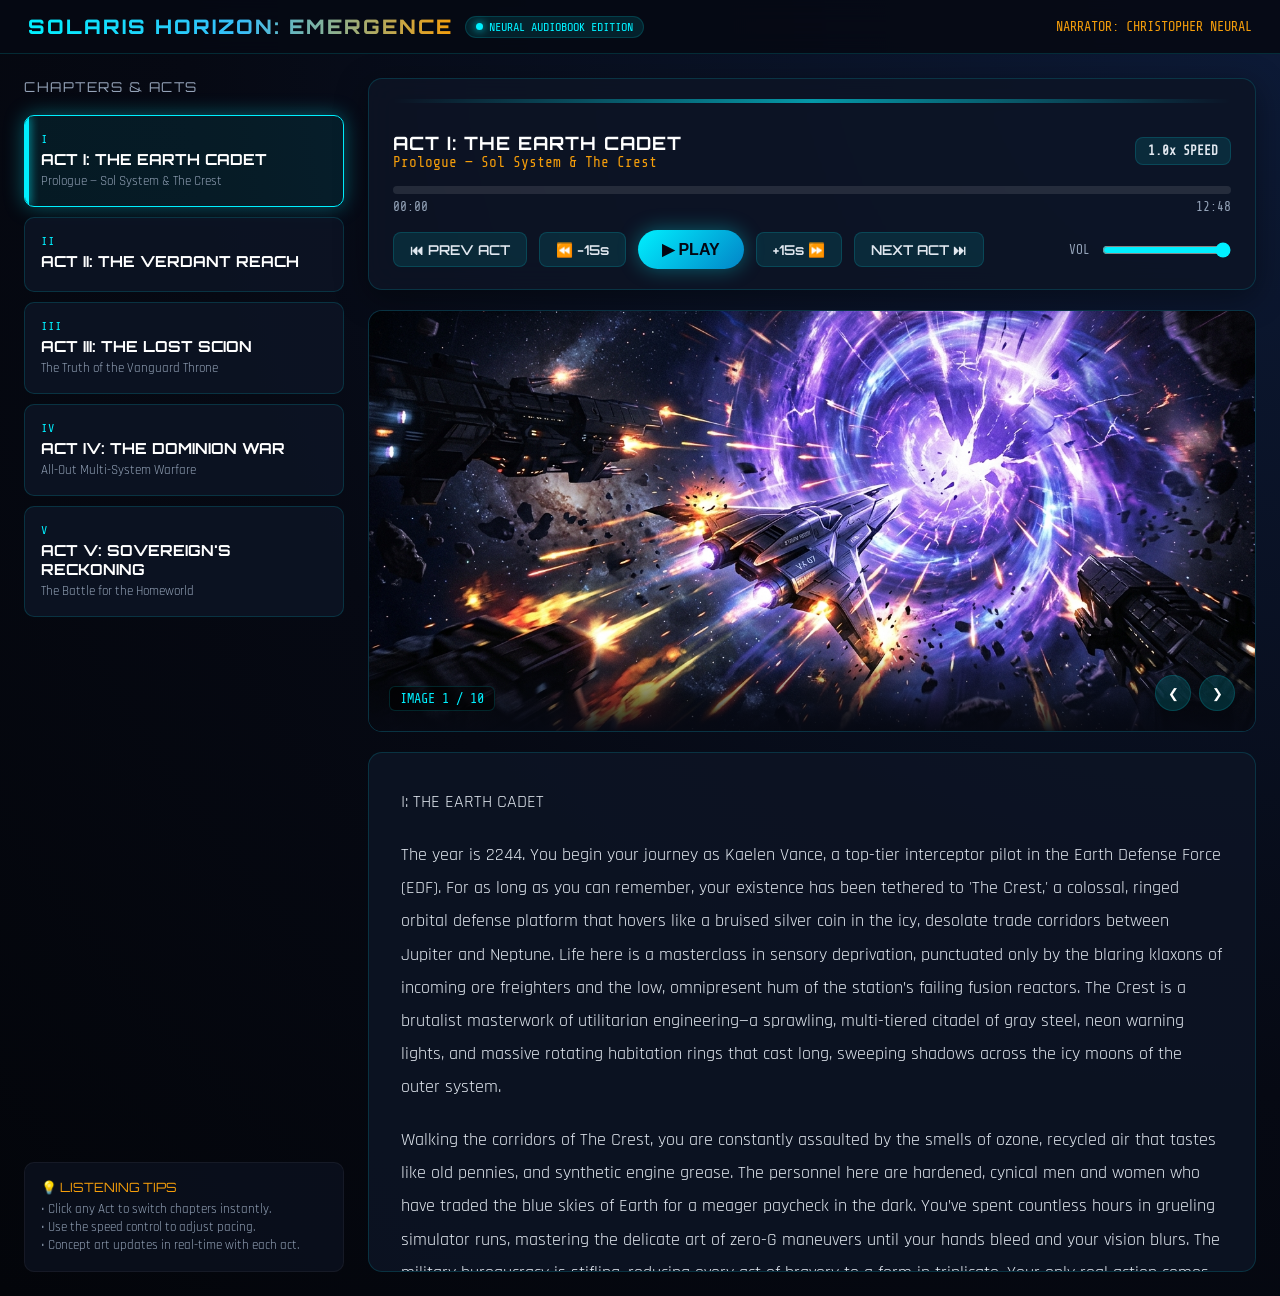
==== audiobook.html @ 69dcb614 "Add full neural audiobook narration and interactive audio player" ====
<!DOCTYPE html>
<html lang="en">
<head>
    <meta charset="UTF-8">
    <meta name="viewport" content="width=device-width, initial-scale=1.0">
    <title>Solaris Horizon: Emergence — Audiobook & Cinematic Reader</title>
    <link rel="preconnect" href="https://fonts.googleapis.com">
    <link rel="preconnect" href="https://fonts.gstatic.com" crossorigin>
    <link href="https://fonts.googleapis.com/css2?family=Orbitron:wght@400;600;800;900&family=Rajdhani:wght@400;500;600;700&family=Share+Tech+Mono&display=swap" rel="stylesheet">
    <style>
        :root {
            --bg-base: #060913;
            --bg-card: rgba(14, 21, 37, 0.85);
            --bg-card-glass: rgba(10, 16, 30, 0.75);
            --cyan-primary: #00f0ff;
            --cyan-glow: rgba(0, 240, 255, 0.35);
            --gold-accent: #f59e0b;
            --gold-glow: rgba(245, 158, 11, 0.35);
            --purple-accent: #a855f7;
            --red-accent: #ef4444;
            --text-main: #e2e8f0;
            --text-muted: #94a3b8;
            --text-dim: #64748b;
            --border-glass: rgba(0, 240, 255, 0.15);
            --border-gold: rgba(245, 158, 11, 0.25);
        }

        * {
            box-sizing: border-box;
            margin: 0;
            padding: 0;
            user-select: none;
        }

        body {
            background: radial-gradient(circle at top right, #0d1b38 0%, #060913 60%, #03050a 100%);
            color: var(--text-main);
            font-family: 'Rajdhani', sans-serif;
            min-height: 100vh;
            display: flex;
            flex-direction: column;
            overflow-x: hidden;
        }

        /* Header Bar */
        .top-nav {
            background: rgba(6, 9, 19, 0.9);
            backdrop-filter: blur(12px);
            border-bottom: 1px solid var(--border-glass);
            padding: 14px 28px;
            display: flex;
            justify-content: space-between;
            align-items: center;
            position: sticky;
            top: 0;
            z-index: 100;
        }

        .logo-group {
            display: flex;
            align-items: center;
            gap: 12px;
        }

        .logo-title {
            font-family: 'Orbitron', sans-serif;
            font-size: 1.25rem;
            font-weight: 800;
            letter-spacing: 2px;
            background: linear-gradient(90deg, #00f0ff, #38bdf8, #f59e0b);
            -webkit-background-clip: text;
            -webkit-text-fill-color: transparent;
        }

        .badge-voice {
            font-family: 'Share Tech Mono', monospace;
            font-size: 0.75rem;
            background: rgba(0, 240, 255, 0.1);
            color: var(--cyan-primary);
            border: 1px solid var(--border-glass);
            padding: 3px 10px;
            border-radius: 20px;
            display: flex;
            align-items: center;
            gap: 6px;
        }

        .pulse-dot {
            width: 7px;
            height: 7px;
            background: var(--cyan-primary);
            border-radius: 50%;
            box-shadow: 0 0 8px var(--cyan-primary);
            animation: pulse 1.6s infinite;
        }

        @keyframes pulse {
            0%, 100% { transform: scale(1); opacity: 1; }
            50% { transform: scale(1.4); opacity: 0.6; }
        }

        /* Layout */
        .main-container {
            max-width: 1440px;
            margin: 0 auto;
            padding: 24px;
            display: grid;
            grid-template-columns: 320px 1fr;
            gap: 24px;
            flex: 1;
            width: 100%;
        }

        /* Left Navigation Tabs */
        .sidebar {
            display: flex;
            flex-direction: column;
            gap: 16px;
        }

        .act-nav-list {
            display: flex;
            flex-direction: column;
            gap: 10px;
        }

        .act-tab-btn {
            background: var(--bg-card);
            border: 1px solid var(--border-glass);
            border-radius: 10px;
            padding: 16px;
            text-align: left;
            cursor: pointer;
            transition: all 0.25s ease;
            position: relative;
            overflow: hidden;
        }

        .act-tab-btn:hover {
            border-color: var(--cyan-primary);
            box-shadow: 0 0 14px var(--cyan-glow);
            transform: translateX(4px);
        }

        .act-tab-btn.active {
            background: rgba(0, 240, 255, 0.08);
            border-color: var(--cyan-primary);
            box-shadow: 0 0 20px var(--cyan-glow);
        }

        .act-tab-btn.active::before {
            content: '';
            position: absolute;
            left: 0;
            top: 0;
            bottom: 0;
            width: 4px;
            background: var(--cyan-primary);
            box-shadow: 0 0 10px var(--cyan-primary);
        }

        .tab-badge {
            font-family: 'Share Tech Mono', monospace;
            font-size: 0.75rem;
            color: var(--cyan-primary);
            letter-spacing: 1px;
            margin-bottom: 4px;
        }

        .tab-title {
            font-family: 'Orbitron', sans-serif;
            font-size: 0.95rem;
            font-weight: 700;
            color: #fff;
            margin-bottom: 4px;
        }

        .tab-subtitle {
            font-size: 0.82rem;
            color: var(--text-muted);
        }

        /* Content Panel */
        .content-panel {
            display: flex;
            flex-direction: column;
            gap: 20px;
        }

        /* Audio Player Bar */
        .player-card {
            background: var(--bg-card);
            border: 1px solid var(--border-glass);
            border-radius: 14px;
            padding: 20px 24px;
            backdrop-filter: blur(16px);
            box-shadow: 0 8px 32px rgba(0, 0, 0, 0.4);
            display: flex;
            flex-direction: column;
            gap: 16px;
        }

        .player-header {
            display: flex;
            justify-content: space-between;
            align-items: center;
        }

        .now-playing-title {
            font-family: 'Orbitron', sans-serif;
            font-size: 1.15rem;
            font-weight: 700;
            color: #fff;
            letter-spacing: 1px;
        }

        .now-playing-sub {
            font-size: 0.9rem;
            color: var(--gold-accent);
            font-family: 'Share Tech Mono', monospace;
        }

        .progress-container {
            display: flex;
            flex-direction: column;
            gap: 6px;
        }

        .progress-bar-wrapper {
            width: 100%;
            height: 8px;
            background: rgba(255, 255, 255, 0.1);
            border-radius: 4px;
            cursor: pointer;
            position: relative;
            overflow: hidden;
        }

        .progress-bar-fill {
            height: 100%;
            width: 0%;
            background: linear-gradient(90deg, #00f0ff, #f59e0b);
            border-radius: 4px;
            box-shadow: 0 0 10px var(--cyan-primary);
            transition: width 0.1s linear;
        }

        .time-display {
            display: flex;
            justify-content: space-between;
            font-family: 'Share Tech Mono', monospace;
            font-size: 0.8rem;
            color: var(--text-muted);
        }

        .controls-row {
            display: flex;
            justify-content: space-between;
            align-items: center;
            flex-wrap: wrap;
            gap: 12px;
        }

        .btn-group {
            display: flex;
            align-items: center;
            gap: 12px;
        }

        .ctrl-btn {
            background: rgba(0, 240, 255, 0.1);
            border: 1px solid var(--border-glass);
            color: var(--text-main);
            padding: 8px 16px;
            border-radius: 8px;
            cursor: pointer;
            font-family: 'Orbitron', sans-serif;
            font-size: 0.85rem;
            font-weight: 600;
            display: flex;
            align-items: center;
            gap: 8px;
            transition: all 0.2s ease;
        }

        .ctrl-btn:hover {
            background: rgba(0, 240, 255, 0.2);
            border-color: var(--cyan-primary);
            color: #fff;
            box-shadow: 0 0 12px var(--cyan-glow);
        }

        .play-main-btn {
            background: linear-gradient(135deg, #00f0ff, #0284c7);
            color: #030712;
            padding: 10px 24px;
            border-radius: 30px;
            border: none;
            font-size: 1rem;
            font-weight: 800;
            cursor: pointer;
            box-shadow: 0 0 20px var(--cyan-glow);
            transition: all 0.2s ease;
        }

        .play-main-btn:hover {
            transform: scale(1.05);
            box-shadow: 0 0 28px var(--cyan-primary);
        }

        .speed-btn {
            font-family: 'Share Tech Mono', monospace;
            padding: 6px 12px;
            font-size: 0.8rem;
        }

        /* Concept Art Slideshow */
        .art-showcase-card {
            background: var(--bg-card);
            border: 1px solid var(--border-glass);
            border-radius: 14px;
            overflow: hidden;
            position: relative;
        }

        .art-display-wrapper {
            width: 100%;
            height: 420px;
            background: #020408;
            position: relative;
            display: flex;
            align-items: center;
            justify-content: center;
            overflow: hidden;
        }

        .art-img {
            width: 100%;
            height: 100%;
            object-fit: cover;
            transition: opacity 0.5s ease-in-out, transform 0.5s ease;
        }

        .art-overlay {
            position: absolute;
            bottom: 0;
            left: 0;
            right: 0;
            padding: 20px;
            background: linear-gradient(to top, rgba(6, 9, 19, 0.95), transparent);
            display: flex;
            justify-content: space-between;
            align-items: flex-end;
        }

        .art-counter {
            font-family: 'Share Tech Mono', monospace;
            font-size: 0.85rem;
            color: var(--cyan-primary);
            background: rgba(0,0,0,0.6);
            padding: 4px 10px;
            border-radius: 6px;
            border: 1px solid var(--border-glass);
        }

        .art-nav-arrows {
            display: flex;
            gap: 8px;
        }

        .art-arrow-btn {
            background: rgba(0, 240, 255, 0.15);
            border: 1px solid var(--border-glass);
            color: #fff;
            width: 36px;
            height: 36px;
            border-radius: 50%;
            display: flex;
            align-items: center;
            justify-content: center;
            cursor: pointer;
            transition: all 0.2s ease;
        }

        .art-arrow-btn:hover {
            background: var(--cyan-primary);
            color: #000;
        }

        /* Story Text Card */
        .story-text-card {
            background: var(--bg-card);
            border: 1px solid var(--border-glass);
            border-radius: 14px;
            padding: 32px;
            line-height: 1.8;
            font-size: 1.15rem;
            max-height: 520px;
            overflow-y: auto;
            user-select: text;
        }

        .story-text-card::-webkit-scrollbar {
            width: 6px;
        }

        .story-text-card::-webkit-scrollbar-track {
            background: rgba(0, 0, 0, 0.3);
        }

        .story-text-card::-webkit-scrollbar-thumb {
            background: var(--cyan-primary);
            border-radius: 3px;
        }

        .story-paragraph {
            margin-bottom: 20px;
            color: var(--text-main);
            transition: color 0.3s ease;
        }

        .story-paragraph.reading-highlight {
            color: #ffffff;
            border-left: 3px solid var(--cyan-primary);
            padding-left: 14px;
            background: rgba(0, 240, 255, 0.04);
            border-radius: 0 8px 8px 0;
        }

        .drag-handle-bar {
            height: 4px;
            background: linear-gradient(90deg, transparent, var(--cyan-primary), transparent);
            margin-bottom: 12px;
            border-radius: 2px;
            opacity: 0.6;
        }
    </style>
</head>
<body>

    <header class="top-nav">
        <div class="logo-group">
            <span class="logo-title">SOLARIS HORIZON: EMERGENCE</span>
            <span class="badge-voice"><span class="pulse-dot"></span> NEURAL AUDIOBOOK EDITION</span>
        </div>
        <div>
            <span style="font-family: 'Share Tech Mono'; color: var(--gold-accent); font-size: 0.85rem;">NARRATOR: CHRISTOPHER NEURAL</span>
        </div>
    </header>

    <main class="main-container">
        <!-- Sidebar Navigation -->
        <aside class="sidebar">
            <div style="font-family: 'Orbitron'; font-size: 0.85rem; letter-spacing: 1.5px; color: var(--text-muted); margin-bottom: 4px;">CHAPTERS & ACTS</div>
            <div class="act-nav-list" id="actNavList"></div>
            
            <div style="margin-top: auto; padding: 16px; background: rgba(14, 21, 37, 0.6); border: 1px solid rgba(255,255,255,0.05); border-radius: 10px;">
                <div style="font-family: 'Orbitron'; font-size: 0.8rem; color: var(--gold-accent); margin-bottom: 6px;">💡 LISTENING TIPS</div>
                <div style="font-size: 0.8rem; color: var(--text-muted); line-height: 1.4;">
                    • Click any Act to switch chapters instantly.<br>
                    • Use the speed control to adjust pacing.<br>
                    • Concept art updates in real-time with each act.
                </div>
            </div>
        </aside>

        <!-- Main Content Area -->
        <section class="content-panel">
            
            <!-- Player Bar -->
            <div class="player-card">
                <div class="drag-handle-bar"></div>
                <div class="player-header">
                    <div>
                        <div class="now-playing-title" id="playerTitle">ACT I: THE EARTH CADET</div>
                        <div class="now-playing-sub" id="playerSubtitle">Prologue — Sol System & The Crest</div>
                    </div>
                    <button class="ctrl-btn speed-btn" id="speedBtn" onclick="cycleSpeed()">1.0x SPEED</button>
                </div>

                <div class="progress-container">
                    <div class="progress-bar-wrapper" id="progressWrapper" onclick="seekAudio(event)">
                        <div class="progress-bar-fill" id="progressFill"></div>
                    </div>
                    <div class="time-display">
                        <span id="currentTime">00:00</span>
                        <span id="totalTime">--:--</span>
                    </div>
                </div>

                <div class="controls-row">
                    <div class="btn-group">
                        <button class="ctrl-btn" onclick="prevAct()">⏮ PREV ACT</button>
                        <button class="ctrl-btn" onclick="skipTime(-15)">⏪ -15s</button>
                        <button class="play-main-btn" id="playPauseBtn" onclick="togglePlay()">▶ PLAY</button>
                        <button class="ctrl-btn" onclick="skipTime(15)">+15s ⏩</button>
                        <button class="ctrl-btn" onclick="nextAct()">NEXT ACT ⏭</button>
                    </div>

                    <div class="btn-group">
                        <label style="font-family: 'Share Tech Mono'; font-size: 0.8rem; color: var(--text-muted);">VOL</label>
                        <input type="range" min="0" max="1" step="0.05" value="1" id="volSlider" oninput="setVolume(this.value)" style="accent-color: var(--cyan-primary); cursor: pointer;">
                    </div>
                </div>
            </div>

            <!-- Concept Art Slideshow -->
            <div class="art-showcase-card">
                <div class="art-display-wrapper">
                    <img src="" id="artImage" class="art-img" alt="Act Concept Art">
                    <div class="art-overlay">
                        <div class="art-counter" id="artCounter">IMAGE 1 / 10</div>
                        <div class="art-nav-arrows">
                            <button class="art-arrow-btn" onclick="prevImage()">❮</button>
                            <button class="art-arrow-btn" onclick="nextImage()">❯</button>
                        </div>
                    </div>
                </div>
            </div>

            <!-- Story Text Reader -->
            <div class="story-text-card" id="storyTextContainer"></div>

        </section>
    </main>

    <audio id="audioElement" preload="auto"></audio>

    <script>
        const actsData = [
  {
    "actNum": "I",
    "actKey": "act1",
    "title": "ACT I: THE EARTH CADET",
    "subtitle": "Prologue \u2014 Sol System & The Crest",
    "audio": "audio/act_i_narration.mp3",
    "images": [
      "concept_art/act1/act1_scene10_1787219027147.jpg",
      "concept_art/act1/act1_scene1_1787218888778.jpg",
      "concept_art/act1/act1_scene2_1787218896806.jpg",
      "concept_art/act1/act1_scene3_1787218905774.jpg",
      "concept_art/act1/act1_scene4_1787218922147.jpg",
      "concept_art/act1/act1_scene5_1787218930393.jpg",
      "concept_art/act1/act1_scene6_1787218937514.jpg",
      "concept_art/act1/act1_scene7_1787218990558.jpg",
      "concept_art/act1/act1_scene8_1787219008816.jpg",
      "concept_art/act1/act1_scene9_1787218956046.jpg"
    ],
    "paragraphs": [
      "I: THE EARTH CADET",
      "The year is 2244. You begin your journey as Kaelen Vance, a top-tier interceptor pilot in the Earth Defense Force (EDF). For as long as you can remember, your existence has been tethered to 'The Crest,' a colossal, ringed orbital defense platform that hovers like a bruised silver coin in the icy, desolate trade corridors between Jupiter and Neptune. Life here is a masterclass in sensory deprivation, punctuated only by the blaring klaxons of incoming ore freighters and the low, omnipresent hum of the station\u2019s failing fusion reactors. The Crest is a brutalist masterwork of utilitarian engineering\u2014a sprawling, multi-tiered citadel of gray steel, neon warning lights, and massive rotating habitation rings that cast long, sweeping shadows across the icy moons of the outer system.",
      "Walking the corridors of The Crest, you are constantly assaulted by the smells of ozone, recycled air that tastes like old pennies, and synthetic engine grease. The personnel here are hardened, cynical men and women who have traded the blue skies of Earth for a meager paycheck in the dark. You\u2019ve spent countless hours in grueling simulator runs, mastering the delicate art of zero-G maneuvers until your hands bleed and your vision blurs. The military bureaucracy is stifling, reducing every act of bravery to a form in triplicate. Your only real action comes in the form of skirmishes with desperate, starvation-crazed asteroid miners who have turned to piracy out of sheer necessity, their patchwork ships easy prey for your advanced interceptor. Yet, even as you effortlessly outmaneuver them, pulling high-G turns that leave other pilots blacking out, you feel no thrill of victory. You are a ghost in a machine, going through the motions.",
      "This profound sense of alienation stems from a past shrouded in rusted metal and red dust. You were raised in the grimy, rust-stained orbital slums of Mars by Elias. Elias was a gruff, chain-smoking retired EDF mechanic who treated you like his own flesh and blood, despite your utterly mysterious origins. His garage was a labyrinth of half-cannibalized fusion drives and salvaged plasma coils, a haven of grease and sparks amidst the crushing poverty of the Martian undercity. Elias taught you everything about aerospace mechanics. He showed you how to bypass fusion limiters with a simple copper wire, how to hotwire ignition coils before you could even read a standard technical manual, and how to listen to the rhythm of an engine to diagnose a misfire.",
      "Elias is a man who speaks little of the past. His lungs are permanently scarred by decades of inhaling toxic thruster exhaust, resulting in a wet, rattling cough that punctuates his rare moments of laughter. But his loyalty to you is fierce and unwavering. He is the anchor that keeps you tethered to reality, the only father you have ever known. Despite his deep, unspoken love, you\u2019ve always felt an inexplicable, maddening disconnect from him, from Mars, and from the rest of humanity. You are plagued by vivid, terrifyingly real recurring dreams. In your sleep, you stand beneath twin suns you've never seen, casting dual shadows across towering cities of golden glass that do not exist anywhere in the Sol System. You hear a woman's voice, melodic and heartbreakingly sad, singing a lullaby in a complex, flowing language that your brain understands perfectly, even if your waking mind cannot translate it.",
      "Your only physical link to this impossible past is a mysterious, glowing ancient pendant. Elias found it with you twenty years ago. You were just an infant, clutching the strange artifact in your tiny hands inside a derelict, heavily shielded escape pod drifting silently near the Kuiper Belt. The metal of the pod was completely unknown to Earth scientists\u2014a seamless, self-repairing alloy that drank the light and resisted all attempts at laser-cutting, acid baths, or chemical analysis. The pendant itself hums with an erratic, warm energy signature that defies all known laws of thermodynamics, vibrating softly in your palm when pointed toward the galactic center. Elias, recognizing the danger of such an anomaly, hid the pod beneath the Martian surface and concealed the pendant's true nature. He called in favors with old, corrupt contacts to register you as an orphaned Martian refugee, keeping you safely off the radar of EDF intelligence.",
      "But the secrets of your past can only remain buried for so long. Life on The Crest remains a monotonous cycle of perimeter patrols and minor maintenance until a Tuesday shift that changes the trajectory of the universe.",
      "You are in the cockpit of your Void Interceptor, running pre-flight checks. The dogfighting mechanics of these ships require absolute synergy between pilot and machine. You must manually balance the energy distribution across three vital systems: the hexagonal kinetic shields, the primary fusion engines, and the twin-linked railgun blasters. Divert too much power to the shields, and you become a sitting duck; pump it all into the engines, and a single stray micrometeorite will tear through your hull. You grip the dual flight sticks, feeling the satisfying resistance of the yaw and pitch controls. Your HUD flickers to life, painting the blackness of space with tactical overlays, target locks, and vector projections.",
      "Without warning, the stars outside the station warp, stretch, and distort in a sickening display of gravitational lensing. A massive Iron Dominion raiding fleet drops out of slipspace directly over Titan's thin, nitrogen-rich atmosphere. Their arrival doesn't register on the EDF's standard tachyon scanners until it is too late; they simply tear a hole in reality and pour through. Their ships are jagged, brutalist wedges of dark, light-absorbing metal, adorned with crimson glowing thrusters that look like bleeding wounds in the void.",
      "Wielding unfamiliar, terrifying dark-energy beam weapons and impenetrable multi-layered plasma plating, the Dominion vanguard tears through the EDF perimeter patrols in seconds. The silence of space is abruptly replaced by the panicked, overlapping chatter of the EDF comms network. You hear the screams of veteran pilots as their interceptors are sheared in half by beams of pure, crackling violet energy. Entire squadrons are wiped from the tactical grid in the blink of an eye, their icons turning from green to a flat, dead gray.",
      "You launch from The Crest\u2019s catapult, pinned to your seat by the acceleration, and dive into the fray. You quickly realize the Dominion aren't here to conquer Sol or strip-mine its resources; they possess technology far beyond the need for primitive fusion fuel. They are here for a specific target. Their colossal dreadnoughts ignore the EDF cruisers and begin bombarding the methane ice lakes of Titan. Their dark-energy beams melt through kilometers of crust in seconds, boiling the methane into massive clouds of vapor to reveal a dormant, colossal ancient wormhole gate. It is an artifact humanity never even knew existed, a ring of etched, golden metal the size of a small moon, buried for millions of years beneath the ice.",
      "The Earth Defense Force scrambles its heavy cruisers to respond, ordering a concentrated alpha strike. The massive human ships unleash a barrage of standard kinetic railguns and fusion missiles. But the devastating payload proves completely useless. The uranium-tipped slugs and nuclear warheads bounce harmlessly off the Dominion's advanced hexagonal shielding, detonating in spectacular, useless fireballs that merely illuminate the enemy hulls.",
      "The EDF capital ships are methodically, brutally ripped apart by Dominion gravity-shears. Invisible waves of crushed space-time fold the human cruisers in half, rupturing their fusion cores and scattering their wreckage across Titan's orbit. This leaves only the agile interceptor squadrons to weave through the dense, burning debris field and mount a futile defense. The battle is a massacre. You push your Void Interceptor to its absolute limits, manually bypassing the safety limiters just as Elias taught you. You toggle your power distribution wildly, shunting energy to the port shields just in time to deflect a glancing blow from a dark-energy beam, then throwing it all into the engines to perform a snap-roll, zero-G drift around the burning husk of a destroyed cruiser.",
      "You lock onto a Dominion fighter, your railguns spooling up. You squeeze the trigger, sending a stream of hyper-velocity tungsten slugs into the enemy ship's thruster bell, the only unshielded weak point. The alien fighter spins out of control and detonates, but for every one you destroy, ten more drop from the dreadnoughts' bays. You watch helplessly as your wingmen are disintegrated, their comms cutting out mid-scream.",
      "Beneath you, the massive precursor ring beneath Titan activates. It bursts through the boiling ice in a halo of blinding, violent violet light. The sheer energy output creates a massive gravitational shear that reaches all the way to The Crest. Through your reinforced canopy, you watch in horror as the orbital platform begins tearing apart. Massive steel bulkheads groan and buckle, primary habitation rings snap off like cheap plastic toys, and atmosphere vents violently into the void in massive, freezing geysers. Thousands of EDF personnel, men and women you shared bad coffee and worse jokes with, are carried out into the freezing vacuum, their tiny silhouettes tumbling into the dark.",
      "Seeing your squadron being decimated, the station falling, and the collapsing gravity well of the active wormhole threatening to swallow the entire sector, you make a split-second, suicidal decision. You realize Earth's only hope of survival is to close the gate from the inside before the full bulk of the Dominion armada can cross the threshold. The alien dreadnoughts are already maneuvering toward the rift, preparing to bring their planet-cracking weapons to bear on Earth.",
      "You divert all auxiliary power to your Void Interceptor's thrusters. You rip the physical limiter switch from the console, bypassing the fail-safes, pushing the reactor deep into the red, and ignoring the blaring klaxons and flashing warning lights illuminating your cockpit in a strobing panic. You push the g-force limits of your ship and your own body, the blood draining from your head, blacking out the edges of your vision until all you can see is the swirling violet vortex of the wormhole.",
      "As you dive toward the gate, dodging a barrage of anti-aircraft fire from the Dominion dreadnoughts, the comms crackle to life. It is Elias. He is broadcasting on a hyper-wave frequency, bypassing the jammed military channels. He is begging you to turn back, his gruff voice breaking through the static in a rare, desperate display of raw emotion. You can hear the rattling cough, the panic in his breath.",
      "\"Kaelen, no! You can't take that ship in there! The shear will tear you apart! Come back, son!\"",
      "Tears streak your face, floating in the microgravity of the cockpit. You lock your flight stick forward, the g-forces pinning your hand in place. You take a deep, shaky breath, looking down at the glowing pendant on your chest. It is pulsing wildly, resonating with the frequency of the open gate.",
      "\"Someone has to shut the door, old man,\" you whisper into the mic, your voice steady despite the chaos. \"I love you. Goodbye.\"",
      "You plunge directly into the collapsing, blinding rift, drawing the entirety of the enemy's anti-aircraft fire, providing the crucial seconds needed for your remaining wingmen to scatter and escape. The intense energy of the gate washes over your ship, stripping away the outer hull plating. The wormhole implodes violently behind you in a massive, silent shockwave of exotic matter, violently sealing the Sol System away from the Dominion's grasp. Earth is saved, but you are thrown violently into the swirling, chaotic currents of subspace, trapped on the other side of the universe, hurtling toward a destiny you were born to fulfill."
    ]
  },
  {
    "actNum": "II",
    "actKey": "act2",
    "title": "ACT II: THE VERDANT REACH",
    "subtitle": "",
    "audio": "audio/act_ii_narration.mp3",
    "images": [
      "concept_art/act2/act2_scene10_1787219016454.jpg",
      "concept_art/act2/act2_scene1_1787218890260.jpg",
      "concept_art/act2/act2_scene2_1787218897262.jpg",
      "concept_art/act2/act2_scene3_1787218906436.jpg",
      "concept_art/act2/act2_scene4_1787218927540.jpg",
      "concept_art/act2/act2_scene5_1787218938347.jpg",
      "concept_art/act2/act2_scene6_1787218971818.jpg",
      "concept_art/act2/act2_scene7_1787218980430.jpg",
      "concept_art/act2/act2_scene8_1787218999741.jpg",
      "concept_art/act2/act2_scene9_1787219008505.jpg"
    ],
    "paragraphs": [
      "II: THE VERDANT REACH",
      "Violently expelled from the chaotic, mind-bending subspace currents of the collapsing wormhole, Kaelen Vance slammed back into real-space with bone-jarring force. The transition from the sterile, gray void of the Sol System to this new sector was a sensory overload. Outside his shattered canopy, the sky was a breathtaking canvas of churning, luminescent nebulas\u2014vibrant, bleeding ribbons of electric pink and toxic green, interwoven with treacherous, rogue asteroid clusters that drifted unpredictably like forgotten debris of creation. This was the Sovereign Reach, a lawless, uncharted expanse thousands of light-years from Earth, and it was as beautiful as it was deadly.",
      "His Void Interceptor was a floating coffin. Critical hull damage alarms wailed in a discordant symphony of imminent death, the life support system was failing, and the fusion reactor had completely drained in the desperate sprint to seal the Titan gate. Frost crept across the edges of the cockpit glass, and the bone-chilling cold of the void began to seep through Kaelen's flight suit. He was drifting lifelessly toward the corona of a harsh local star, his breath crystallizing in the failing atmosphere.",
      "Just as the edges of his vision began to darken, a sudden, violent jolt rocked the Interceptor. A brilliant azure tractor beam had locked onto his ruined hull, halting its descent toward the star. Kaelen watched through half-lidded eyes as the bulky, rust-colored silhouette of an independent salvage vessel eclipsed the blinding starlight, pulling him from the jaws of the freezing void.",
      "He awoke hours later in the cramped, sterile-smelling medical bay of the scavenger ship, his wounds hastily patched. When he finally staggered to the observation deck, the sight before him stole the breath he had just regained. The salvage vessel was docking at a deep-space independent outpost known only as 'The Rust Haven'. It wasn't a space station; it was the hollowed-out carcass of a colossal, millennia-old precursor dreadnought, a leviathan of dead metal suspended in the iridescent cosmic dust.",
      "The Rust Haven was a sprawling, chaotic hive of scum and villainy, built directly into the ribbed infrastructure of the ancient warship. It was a neon-drenched maze of illicit cantinas, unregulated chop shops, and sprawling black markets. Heavily armed local warlords rubbed shoulders with disgraced politicians in the shadows, while rogue AI synthetic units traded encrypted data drives for raw coolant. The air in the hangar bays tasted of sulfur, cheap synthehol, and the static charge of unshielded plasma cutters.",
      "To survive in this brutal, unforgiving new frontier, Kaelen had to make a choice. He was no longer an Earth Defense Force cadet; he was a ghost in a galaxy that didn't care if he lived or died. With a heavy heart, he stripped his pristine EDF insignias from his flight suit and meticulously repainted his Interceptor's hull in matte, radar-absorbent grays. He dove headfirst into the gritty underworld of mercenary warfare, knowing that out here, loyalty was bought with plasma fuel and survival belonged only to the swift and the ruthless.",
      "His first contracts were acts of sheer desperation. Rival factions, criminal syndicates, and corporate barons controlled the Reach, and Kaelen offered his unmatched piloting skills to the highest bidder. He took on highly dangerous, high-paying jobs that seasoned mercenaries wouldn't touch. One week, he was escorting vulnerable, heavy-laden freighter convoys through dense, pirate-infested asteroid belts, his Interceptor weaving between monolithic rocks to pick off ambushers. The next, he was flying blind into volatile, electrically charged nebulas to raid hidden smuggler strongholds for contraband circuitry.",
      "He quickly learned the art of the ambush, shedding the rigid military doctrines of the EDF to adapt to the lawless void. He mastered the terrifying maneuver of hiding his ship's heat signature within the blistering corona of dying stars, striking out at passing bounties before vanishing back into the flames. He learned to salvage highly advanced, alien tech from the derelict capital ships left over from ancient, forgotten wars that littered the fringes of the sector.",
      "His tactics evolved. Kaelen learned to rely on stealth, speed, and environmental hazards rather than sheer firepower. He would lure heavily armored pirate galleons into dense gas clouds, shooting the explosive pockets of methane to disintegrate his pursuers in localized supernovas. When outgunned by overwhelming missile swarms, he utilized the terrifying gravitational pull of micro black holes, slingshotting his Interceptor at incredible, hull-stressing speeds to outrun the very weapons designed to annihilate him.",
      "But a pilot is only as good as his crew, and The Rust Haven was the perfect place to assemble a family of outcasts. His first recruit was Jax, a brilliant but deeply cynical cyber-warfare hacker whom Kaelen rescued from a warlord's torture rack. Jax was a living wire, constantly jacked into a web of illicit data streams. Operating from the shadows of Kaelen\u2019s newly acquired, heavily modified cargo freighter\u2014which served as their mobile base\u2014Jax handled ship sub-systems, deployed complex electronic countermeasures, and sliced into enemy communications grids with terrifying ease, turning their own automated turrets against them.",
      "Then came Kael, a towering, four-armed alien heavy-weapons specialist who Kaelen won in a high-stakes game of Sabacc. Kael was a mountain of muscle and scaled flesh, serving as both the freighter\u2019s chief gunner and primary mechanic. He possessed a terrifying, pragmatic calm in battle, capable of dead-lifting overheated plasma cannons with his bare hands to realign their focusing lenses mid-firefight. Beneath his gruff exterior, Kael possessed a deeply ingrained sense of honor, finding a kindred spirit in the displaced Earth pilot.",
      "The final addition was Lyra, a disgraced tactician seeking redemption. She was a defector from the Iron Dominion\u2014the very empire that had driven Kaelen into the wormhole. Lyra possessed an intimate, chilling knowledge of Dominion fleet formations, encryptions, and brutal military strategies. Haunted by the war crimes she had facilitated under the tyrant Regent Vaelen, she offered her unparalleled tactical mind to Kaelen's cause, determined to see her former masters fall.",
      "Together, they transformed the battered Interceptor into a masterpiece of illicit engineering. Their combined expertise allowed Kaelen to heavily customize his fighter, integrating black-market beam weaponry, illicit multi-layered shield generators, and illegal thruster modifications that made his ship the fastest, deadliest strike craft in the Verdant Reach. They were no longer just mercenaries; they were an apex predator unit.",
      "It was during one of these deep-frontier salvage runs that the strange pendant Kaelen had carried since infancy awoke. The ancient metal began reacting violently to the environment, pulsing with a bioluminescent, rhythmic glow when they approached uncharted coordinates. It acted as a cosmic tuning fork, vibrating with increasing intensity, leading Kaelen away from the trade lanes and into the darkest corners of the sector.",
      "The pendant guided them to derelict, ancient wormhole gates hidden within the hollowed-out cores of dead moons and buried deep within the crushing, swirling atmospheres of massive gas giants. These precursors structures had laid dormant for millions of years, vast rings of obsidian metal that defied the crushing pressure of their environments.",
      "When Kaelen placed the glowing pendant into the central console of the first gate they found, the structure hummed to life, recognizing a genetic signature he didn't know he possessed. The gate didn't open a wormhole; instead, it unlocked a cache of dormant precursor technology, granting Kaelen's ship incredible abilities that defied standard physics and far exceeded anything Earth's engineers had ever dreamed of.",
      "With Kael and Jax's help, they integrated a short-range teleportation drive into the Interceptor. In combat, it allowed Kaelen to literally 'blink' across the battlefield. He could jump directly behind pursuing enemy fighters during a high-speed dogfight, bypassing their shields and causing them to blindly fire upon their own wingmen in the confusion. The sensation of the blink was nauseating\u2014a momentary plunge into a dimension of pure light and screaming silence\u2014but the tactical advantage was absolute.",
      "From another ruin, they retrieved the schematics and raw materials for dark-matter torpedoes. These heavy munitions were terrifying in their execution. Upon impact, they didn't just explode; they collapsed the enemy's shields by warping the localized gravity field, creating a momentary micro-singularity that crushed heavy cruiser hulls inward like tin cans before violently detonating.",
      "The most defensive upgrade was the phase-shifting armor. Tied directly to his neural interface, Kaelen could trigger a momentary shift in the atomic structure of his ship. For three critical seconds, enemy lasers and kinetic rounds would pass harmlessly right through his hull, leaving the Interceptor completely untouched as he dove through blistering anti-aircraft fire that should have vaporized him.",
      "However, secrets in the Verdant Reach were currency, and currency never stayed hidden for long. Whispers began to spread rapidly among the cantinas, the mercenary guilds, and the bounty hunting syndicates about a ghost pilot from the stars wielding the forbidden \"Star Key.\" Legends spoke of a lost royal bloodline that would one day return to unite the fractured sector and cast down the Iron Dominion. Kaelen's impossible victories and ancient weaponry fueled the fire of these prophecies.",
      "This newfound fame was a double-edged sword. It drew the unwanted, aggressive attention of brutal local warlords who saw Kaelen not as a savior, but as a walking payday. Massive bounties were placed on his head, leading to constant ambushes and betrayals by former clients. But the warlords were the least of his concerns. The ripples of his precursor technology had reached the dark corners of the galaxy, alerting the very empire he had fled.",
      "The Iron Dominion had arrived in the Reach. They immediately recognized the energy signatures of the sacred, forbidden technology Kaelen wielded. Regent Vaelen, the Dominion's ruthless dictator, dispatched his elite hunter-killer squadrons\u2014relentless, fanatical pilots flying jagged, dark-energy shielded strike craft\u2014to capture Kaelen dead or alive.",
      "The first encounter with the hunter-killers occurred over a volatile mining colony. They didn't hail, they didn't demand surrender; they simply dropped out of slipspace and opened fire with terrifying precision. It was a brutal test of Kaelen's new crew and his ancient upgrades. Lyra called out their attack patterns before they formed, Jax scrambled their targeting optics, and Kaelen blinked through their formations, dropping dark-matter torpedoes into their engines.",
      "They survived, but just barely. As Kaelen's battered freighter jumped to hyperspace, leaving the burning wreckage of the Dominion squadron behind, a chilling realization settled over the crew. They were no longer just struggling to survive in the mercenary underworld. The pendant was leading them toward a destiny far larger than a paycheck, and the most powerful military force in the known universe would stop at nothing to see them burn."
    ]
  },
  {
    "actNum": "III",
    "actKey": "act3",
    "title": "ACT III: THE LOST SCION",
    "subtitle": "The Truth of the Vanguard Throne",
    "audio": "audio/act_iii_narration.mp3",
    "images": [
      "concept_art/act3/act3_scene1.jpg",
      "concept_art/act3/act3_scene10.jpg",
      "concept_art/act3/act3_scene2.jpg",
      "concept_art/act3/act3_scene3.jpg",
      "concept_art/act3/act3_scene4.jpg",
      "concept_art/act3/act3_scene5.jpg",
      "concept_art/act3/act3_scene6.jpg",
      "concept_art/act3/act3_scene7.jpg",
      "concept_art/act3/act3_scene8.jpg",
      "concept_art/act3/act3_scene9.jpg"
    ],
    "paragraphs": [
      "III: THE LOST SCION\n**The Truth of the Vanguard Throne**",
      "The deep void of the Tenebris System offered no comfort, only an oppressive, starless silence that pressed against the viewport of your heavily scarred Interceptor. Here, the ancient pendant resting against your chest did not merely hum\u2014it throbbed with a frantic, bioluminescent rhythm, casting long, erratic azure shadows across the dimly lit cockpit. It had guided you and your ragtag mercenary crew across the perilous breadth of the galaxy, away from the neon-drenched safety of the Rust Haven, plunging you headfirst into the uncharted depths of the Nexus.",
      "This was the graveyard of empires. Before you floated a dead, lightless star, a black dwarf that exerted a horrific, complex gravitational pull on the surrounding space. Trapped in its orbit were thousands\u2014perhaps tens of thousands\u2014of ancient, petrified vessels.",
      "They were suspended like insects in amber, frozen in time and frost. Some were jagged and brutalist, others sleek and aerodynamic, but all had failed to navigate the labyrinthine gravity wells that protected this sacred anomaly. The absolute stillness of this metallic cemetery was chilling to the bone. You navigated your ship through floating debris fields of crystallized dreadnoughts and shattered frigates, feeling the ghosts of million-year-old battles scraping against your hull.",
      "Suddenly, the ship\u2019s navigational computers shrieked in blaring alarm. Red warning lights bathed the cockpit as a massive, invisible force seized your vessel. Manual overrides failed instantly. The engines screamed as they were abruptly powered down by an external command.",
      "A colossal, central gate\u2014the heart of the Nexus\u2014emerged from the dark. Its architecture was a breathtaking arrangement of floating geometric monoliths and glowing, aquamarine energy conduits that defied all Euclidean logic. The tractor beam was undeniable, dragging you into the colossal central chamber of this cosmic cathedral.",
      "Securing your EVA suit, you drifted from the airlock into the cavernous chamber. It was completely silent, save for the sound of your own ragged breathing echoing over the comms. The scale was incomprehensible, making you feel no larger than a grain of sand. As you approached the primary console\u2014a floating dais of obsidian glass\u2014the pendant around your neck flared with blinding, transcendent intensity.",
      "A crimson scan line swept over you, analyzing your genetic signature, diving deep into the marrow of your bones, recognizing the blood that pulsed in your veins. The chamber erupted to life. The floating monoliths reoriented themselves, projecting a towering, crystalline hologram in the center of the dais.",
      "It was a woman, clad in regal, flowing armor of white and gold. The resemblance was terrifyingly precise; she possessed your exact eyes, the same resolute jawline, the same defiant stance. She was beautiful, profoundly sad, and undeniably royal.",
      "Her voice, carrying the weight of a dying civilization, echoed directly into your helmet. The message she delivered tore down the very foundation of your existence. You were not a human orphan scraped from the gutters of a Martian slum. You were the last surviving blood heir to House Vanguard, the ancient, benevolent rulers of the Sovereign Reach.",
      "For centuries, your bloodline had maintained a golden age of peace and scientific enlightenment, unifying the stars before the darkness fell. The holographic queen detailed the tragedy that had wiped your family from the annals of history. Twenty years ago, the grand Vanguard palaces had burned in a bloody, treacherous coup.",
      "Regent Vaelen, a trusted military advisor consumed by ambition and a lust for dark matter, had orchestrated a sudden and total massacre. The Iron Dominion was born in the fires of your family\u2019s destruction. Vaelen had usurped the Sovereign throne, enslaved your people in brutal work camps to fuel his war machine, and relentlessly purged any trace of the Vanguard lineage.",
      "Your mother, bleeding and surrounded by enemies, had placed you into a highly experimental, heavily shielded escape pod in her final moments. She launched you blindly into an unstable, ancient wormhole network, praying the cosmic currents would carry you far from Vaelen\u2019s wrath. You were delivered to the uncharted Sol System, hidden among humanity, raised by an old mechanic who knew the truth but kept it buried to keep you safe.",
      "The revelation hit the comms channel like a shockwave, reverberating through your mercenary crew waiting aboard your freighter. Jax, the cynical hacker, immediately advocated for retreat, his voice trembling as he calculated the impossible, suicidal odds of facing a galactic empire. Kael, the towering heavy-weapons specialist, fell to one knee in the cargo bay, his four arms crossed in a solemn pledge of fealty, seeing an opportunity for a glorious, honorable crusade. Lyra, the disgraced Dominion tactician, remained silent for a long time before weeping softly, realizing that the child of the queen she had once betrayed now stood before her, offering a singular path to redemption.",
      "But Vaelen\u2019s paranoia had not waned over the decades. The activation of the Nexus sent a ripple across the subspace network, a beacon that alerted the Iron Dominion. You were immediately thrust into a galaxy-spanning political web, hunted relentlessly by Vaelen\u2019s shadow-assassins.",
      "These elite, fanatical operatives were the terror of the Reach. They piloted sleek, obsidian stealth-ships that possessed no heat signatures, cloaking themselves in the very fabric of space to strike without warning. They did not fight with honor. The shadow-assassins utilized insidious chemical warfare. They would breach the hulls of remote outposts and deploy neuro-toxin boarding parties, slaughtering entire stations of innocents just to ensure they cornered you. Your life became a paranoid flight through the stars, constantly scanning the shadows, and fighting desperate, claustrophobic skirmishes against faceless killers in the dark corridors of deep-space waystations.",
      "Yet, you were not alone. Whispers of your survival reached the Vanguard Remnant, desperate loyalists who had spent twenty years in hiding. These scattered, impoverished rebel cells had clung to the prophecy of the lost heir. But they were not starry-eyed dreamers; they were hardened, cynical survivors. When you finally made contact with the Remnant generals in a clandestine meeting on a stormy, acidic moon, they did not bow. They sneered.",
      "To them, you were a soft, naive child who had played in the mud of a primitive, backwater world. You lacked the royal bearing, the tactical acumen, and the sheer ruthlessness required to dismantle the Iron Dominion\u2019s terrifying war machine. They viewed your survival as a fluke and your pendant as a stolen toy. They demanded a brutal trial by fire, a demonstration of absolute supremacy, before they would risk their remaining ships and lives for your cause.",
      "The trial was a suicide mission: the liberation of the Kaelen-Tor Prison Colony. It was a high-gravity nightmare fortress built into the core of a dying, hyper-dense planetoid. It was here that the highest-ranking Vanguard generals\u2014the true tacticians of the old regime\u2014were scheduled for public execution.",
      "You didn't lead from a command deck. You led from the front. Engaging your Interceptor's phase-shifting armor, you dove straight into the orbital defense grid, weaving through a blizzard of dark-energy flak. You breached the colony\u2019s outer hull, abandoning your ship to lead the boarding action personally.",
      "In the crushing, zero-gravity environment of the prison's central rotunda, you fought hand-to-hand against elite Dominion guards. The combat was brutal, visceral, and exhausting. You utilized every dirty trick Elias had taught you in the Martian slums, combining it with the terrifying, teleporting tech of the ancients.",
      "You fought with the desperation of a cornered animal and the fury of a wronged monarch. You personally ripped the executioner's blade from his hands, saving the loyalist generals seconds before their demise. Fleeing the colony, you engaged in a massive dogfight against overwhelming Dominion reinforcements. This was where your true brilliance shone.",
      "You didn't rely on brute force; you outsmarted the rigid Dominion commanders. You baited their heavy cruisers into the planetoid's lethal gravity shears, watching their impenetrable shields collapse under the sheer physics of the trap. You used the debris of destroyed ships as cover, orchestrating a ballet of destruction that left the Remnant fleet watching in stunned awe.",
      "You had proven yourself not just as a survivor, but as a predator capable of hunting the Dominion. The skepticism of the Remnant generals evaporated, replaced by a fervent, burning loyalty. Slowly, the scattered rebel cells united under your banner. You shed the rusty, mismatched mercenary ships, replacing them with the advanced, graceful Vanguard cruisers retrieved from hidden orbital caches.",
      "These sleek vessels shimmered with devastating plasma-shield technology, elegant long-range beam weapons, and advanced slipspace drives. You established a massive, hidden base of operations in the heart of a rogue asteroid field, completely surrounded by a masking nebula that rendered Dominion sensors blind.",
      "It was here, amidst the roar of engines and the clatter of munitions, that you formally took the mantle. You organized your forces, trained raw recruits into hardened soldiers, and prepared the Vanguard Remnant for a systemic, all-out war. The lost scion had returned, and the Sovereign was ready to reclaim the stars."
    ]
  },
  {
    "actNum": "IV",
    "actKey": "act4",
    "title": "ACT IV: THE DOMINION WAR",
    "subtitle": "All-Out Multi-System Warfare",
    "audio": "audio/act_iv_narration.mp3",
    "images": [
      "concept_art/act4/act4_scene10_1787218962561.jpg",
      "concept_art/act4/act4_scene1_1787218890556.jpg",
      "concept_art/act4/act4_scene2_1787218898015.jpg",
      "concept_art/act4/act4_scene3_1787218905067.jpg",
      "concept_art/act4/act4_scene4_1787218915030.jpg",
      "concept_art/act4/act4_scene5_1787218922356.jpg",
      "concept_art/act4/act4_scene6_1787218938957.jpg",
      "concept_art/act4/act4_scene7_1787218982100.jpg",
      "concept_art/act4/act4_scene8_1787218947289.jpg",
      "concept_art/act4/act4_scene9_1787218955093.jpg"
    ],
    "paragraphs": [
      "IV: THE DOMINION WAR\n**All-Out Multi-System Warfare**",
      "The mantle of Sovereign is not merely a title; it is a profound burden that transforms every facet of your existence. Accepting your destiny, you realize that guerrilla raids and scattered resistance will no longer suffice. The Vanguard Remnant must transition from a hidden insurgency into a unified, systemic military force. To tear down the Iron Dominion, you launch a massive, coordinated multi-system war across the interconnected wormhole networks, seeking to systematically dismantle the tyrant Vaelen's dark-energy infrastructure.",
      "In this crucible of conflict, you undergo a staggering evolution from a lone, maverick dogfighter relying on instinct to a Grand Fleet Commander burdened with the lives of millions. The transition is jarring. Where you once calculated trajectories and thruster output, you now evaluate acceptable casualty rates and the strategic viability of entire star systems. The cockpit of your Interceptor, once your entire universe, is temporarily exchanged for the sprawling, immaculate command deck of your newly christened flagship, *The Crown of Vanguard*.",
      "This colossal dreadnought is a masterpiece of ancient Vanguard engineering, recovered from the deepest reaches of the Nexus graveyard. Its hull gleams with polished aurum-alloy, heavily augmented with layered plasma-shield emitters and rows of heavy beam batteries. The heart of the ship\u2014and the nerve center of your rebellion\u2014is the holographic war room.",
      "Stepping into the war room for the first time is an awe-inspiring and terrifying experience. The circular chamber is dominated by a massive, floating three-dimensional projection of the Sovereign Reach, illuminated in shifting hues of sapphire, emerald, and hostile crimson. Thousands of individual blips represent dreadnoughts, frigates, fighter squadrons, and supply convoys, all moving in real-time across the galactic map. This is your chessboard. The air thrums with the continuous hum of quantum communication relays, processing petabytes of tactical data from across a dozen warzones.",
      "From your elevated command dais, you issue sweeping tactical orders to entire armadas of high-tech plasma dreadnoughts, agile missile frigates, and swarms of strike fighters. With a wave of your hand, you direct fleet movements across lightyears, calculating slipspace jump coordinates and establishing overlapping fields of fire. You watch as lines of light intersect on the holo-map, representing the devastating clash of thousands of ships. Every system you liberate brings you one step closer to Vanguard Prime, but every order you give carries a tremendous weight in blood.",
      "Yet, despite the grand scale of your new role, the soul of a pilot still burns fiercely within you. You refuse to be a commander who merely watches from the safety of a heavily armored citadel. *The Crown of Vanguard* features a specialized rapid-launch tube that allows you to dynamically jump into the cockpit of your elite, modified Vanguard fighter. Mid-battle, when a flank begins to crumble or a crucial objective must be secured, you launch from the hangar bays, instantly transitioning from macro-tactics to the visceral, high-G reality of deep-space combat.",
      "The combat scale expands drastically, dwarfing the intimate skirmishes of your mercenary days. You are thrust into screen-filling, apocalyptic fleet engagements that defy comprehension. You coordinate orbital artillery strikes that streak through the void like angry gods, manage massive, overlapping shield walls that ripple with blinding energy as they absorb Dominion salvos, and dive headlong through the blistering crossfire of hundreds of warships.",
      "Your Interceptor becomes a scalpel amidst a battle of sledgehammers. You weave through debris fields composed of shattered cruisers, surgically taking out enemy shield generators, severing communication relays, and neutralizing anti-aircraft batteries to clear a path for your capital ships. The juxtaposition of sitting in the war room and then feeling the bone-rattling roar of your own thrusters creates a frantic, exhilarating, and exhausting tempo to the war.",
      "The Iron Dominion is not slow to react. Regent Vaelen, terrified of the unifying symbol of the Vanguard heir and realizing the magnitude of the threat you pose to his regime, unleashes the true horror of his arsenal. To crush your rebellion, he deploys the 'Planet-Crackers'\u2014massive, moon-sized dreadnoughts fueled by unstable, highly volatile dark matter.",
      "The first time one of these monstrosities drops out of slipspace, the sheer gravitational displacement causes local space to warp. They are brutalist spheres of jagged black metal and glowing crimson fissures, looking like dying stars encased in armor. They possess the terrifying capability to shatter continental plates and boil oceans in mere minutes, rendering entire thriving worlds into lifeless, molten slag.",
      "The arrival of a Planet-Cracker in a system changes the stakes entirely. A calculated tactical engagement instantly devolves into a desperate, chaotic race against time. You are forced to split your attention between crippling the superweapon and organizing the evacuation of billions of civilians from the doomed world below. You listen to the panicked, echoing pleas of planetary governors begging for salvation over the comms, a cacophony of terror that haunts your rare moments of sleep.",
      "You must strategically manage your fleet's resources, making brutal command decisions on a galactic scale. You must decide which systems to fiercely liberate to gain vital resources, plasma fuel, and strategic footholds, and which allied worlds must be tragically sacrificed to stall the Dominion's relentless advance. There are moments when you must sit in your command chair, knuckles white as you grip the armrests, and order your fleets to retreat, knowing that the world below\u2014and everyone on it\u2014will be reduced to ash.",
      "Every victory unlocks new sectors, shipyard upgrades, and allied factions flocking to your banner, but it also escalates the Dominion's brutal, system-burning retaliation. Entire planets are reduced to glowing glass as Vaelen's desperation grows. The psychological toll of command weighs heavily upon you. You are no longer just fighting for your own life or the survival of your small mercenary crew; you are fighting for the very existence of billions of innocent souls.",
      "The war is not without its deep, personal tragedies. It forces you to make impossible, heart-wrenching sacrifices, and the cost of leadership is paid in the lives of those you love. Members of your original scavenger crew\u2014the misfits who pulled you from the void and became your family\u2014fall in battle defending critical supply lines and vulnerable evacuation transports.",
      "The losses are devastating. Jax, your brilliant and cynical cyber-warfare specialist, meets his end when his stealth-ship is caught in a catastrophic warp-core breach during a daring, high-stakes hacking operation on a Dominion central server. His final transmission is a crackling, sarcastic joke, cutting off into static as his ship vaporizes. Kael, the towering alien heavy-weapons expert, holds the line alone in a breached hangar bay, manually firing a capital-ship cannon to cover a civilian retreat until he is overwhelmed by a swarm of Dominion shock troops.",
      "Most painful of all is the loss of Lyra. Seeking ultimate redemption for the atrocities she committed under Vaelen's banner, she makes the ultimate sacrifice during a desperate engagement over a densely populated refugee world. When a Dominion heavy cruiser locks its dark-energy weapons onto a massive, defenseless civilian transport, Lyra overloads her own reactor and rams her Interceptor directly into the cruiser's bridge. The resulting explosion saves millions, but leaves a permanent, aching void in your heart. You watch her transponder signal vanish from the tactical holo-map, a silent testament to the true cost of this war.",
      "Through these agonizing losses, the pristine, honorable Vanguard loyalists must learn to adapt. They are forced to abandon their ancient chivalric codes and fight dirty. Under your hardened command, they employ brutal ambushes, systemic sabotage, and relentless guerrilla tactics to survive the sheer attrition of the Dominion war machine. You learn to fight like a gutter-born mercenary on a galactic scale.",
      "The escalating conflict culminates in a massive, desperate siege on the Dominion's primary dark-energy foundry\u2014the heavily fortified heart of Vaelen's war machine. This colossal installation is located deep within the treacherous, lightning-filled center of a super-dense nebula known as the Abyssal Veil. The environment itself is a deadly enemy; the dense, swirling plasma storms scramble targeting sensors, severely drain deflector shields, and tear unshielded hulls apart.",
      "The siege is an absolute nightmare. Your armada must navigate blindly through the blinding, violent plasma storms, constantly bombarded by hidden Dominion defense platforms and rogue asteroid collisions. Communication is reduced to garbled static, forcing fleet captains to rely on visual signals and pre-planned maneuvers. You lead the vanguard in your Interceptor, weaving through building-sized bolts of ambient lightning to clear a path for your heavy bombers.",
      "The battle is a terrifying, claustrophobic melee in the dark. Capital ships collide in the thick nebula gas, their weapons firing blindly at point-blank range. You engage in brutal dogfights where the only illumination comes from the deadly flash of plasma cannons and the chaotic explosions of dying ships.",
      "Through sheer determination and staggering casualties, you successfully breach the foundry's outer defenses. You navigate your fighter through a perilous trench run along the facility's super-structure, dodging automated turrets and venting plasma exhaust. In a heart-stopping climax, you disable the foundry's main core with a surgical, perfectly timed dark-matter torpedo strike.",
      "The resulting chain reaction is apocalyptic. The massive foundry collapses in a spectacular, blinding supernova of dark energy that briefly outshines the entire nebula. The shockwave tosses your massive dreadnoughts like toys, but the mission is a success. You have severely crippled Vaelen's fleet production capabilities and destroyed his primary source of dark matter.",
      "However, it is a profoundly pyrrhic victory. You leave the Abyssal Veil with your own armada battered, bruised, and limping back to friendly space. Your shipyards are overflowing with critically damaged vessels, and your crew rosters are decimated. You are severely depleted, running on fumes and sheer willpower for the final push. Yet, as the echoes of the foundry's destruction ripple across the subspace network, it signals to the entire galaxy that the Iron Dominion is finally vulnerable. The path to Vanguard Prime is open, setting the stage for the ultimate reckoning."
    ]
  },
  {
    "actNum": "V",
    "actKey": "act5",
    "title": "ACT V: SOVEREIGN'S RECKONING",
    "subtitle": "The Battle for the Homeworld",
    "audio": "audio/act_v_narration.mp3",
    "images": [
      "concept_art/act5/act5_scene10_1787218995454.jpg",
      "concept_art/act5/act5_scene1_1787218896341.jpg",
      "concept_art/act5/act5_scene2_1787218905454.jpg",
      "concept_art/act5/act5_scene3_1787218915147.jpg",
      "concept_art/act5/act5_scene4_1787218922437.jpg",
      "concept_art/act5/act5_scene5_1787218943500.jpg",
      "concept_art/act5/act5_scene6_1787218951349.jpg",
      "concept_art/act5/act5_scene7_1787218959325.jpg",
      "concept_art/act5/act5_scene8_1787218977863.jpg",
      "concept_art/act5/act5_scene9_1787218987594.jpg"
    ],
    "paragraphs": [
      "V: SOVEREIGN'S RECKONING\n**The Battle for the Homeworld**",
      "With the Iron Dominion\u2019s supply chains severed and their planet-cracking superweapons reduced to drifting slag in the outer sectors, the path to the Vanguard homeworld finally lay open. The campaign, which had exacted a terrible, bloody toll on your united armada, was about to culminate in the very heart of the enemy\u2019s power. You stand on the bridge of *The Crown of Vanguard*, gazing out through the main viewport as your fleet drops out of slipspace. Before you hangs Vanguard Prime\u2014the jewel of the galaxy, the stolen cradle of your ancestors, and the throne you were born to reclaim.",
      "Vanguard Prime is a breathtaking, continent-spanning ecumenopolis, a world entirely swallowed by a single, unimaginably vast city. In its golden age, it had been a beacon of art, culture, and enlightened governance, its skies dominated by soaring alabaster spires, suspended arc-gravity monorails, and sprawling, bioluminescent hanging gardens that breathed life into the steel canyons. Now, however, the planet bears the ugly, festering scars of two decades of Dominion occupation.",
      "Under Regent Vaelen\u2019s brutal martial law, the skies have been choked with industrial smog, casting a permanent, sickly twilight over the world. The bioluminescent gardens are dead, replaced by sprawling, brutalist foundries that vomit toxic ash into the atmosphere. Oppressive, angular Dominion patrol ships drift like carrion birds through the clouds, strictly enforcing planetary curfews with automated sniper batteries and sensory sweepers. The oceans have been dammed and siphoned to cool the massive dark-matter reactors that power Vaelen\u2019s military machine.",
      "A massive planetary blockade encircles the ecumenopolis\u2014a suffocating ring of jagged dreadnoughts, heavily fortified minefields, and orbital weapon platforms bristling with anti-ship plasma cannons. It is the largest defensive grid you have ever faced, a testament to the sheer desperation of a crumbling regime. Vaelen has pulled every remaining loyalist ship back to the homeworld, fortifying his position for a final, apocalyptic stand.",
      "Within his personal command fortress\u2014a brutalist, spiked citadel of black iron that pierces the smog layer and anchors the primary ancient gate network in high orbit\u2014Regent Vaelen has descended into pure, spiteful madness. Realizing his grip on the sector is slipping and that the \"Lost Scion\" has come to exact vengeance, Vaelen abandons any pretense of tactical retreat. Driven by a volatile mix of paranoia, malice, and wounded pride, he powers up the colossal precursor ring suspended above his citadel.",
      "He broadcasts a sector-wide transmission, his pale, scarred face filling the hololithic displays of every ship in your fleet. Vaelen\u2019s intention is not to flee. Instead, he plans to launch his elite vanguard armada directly into the Sol System. He knows your true identity, knows of your upbringing on the grimy fringes of Mars, and knows you still harbor a deep, unshakeable love for humanity and your adoptive father, Elias. As his ultimate act of revenge, Vaelen intends to enslave Earth and burn it to glass, forcing you to watch your past be eradicated before he destroys your future.",
      "The ticking clock forces your hand. You order the fleet to advance. A massive, all-or-nothing assault is launched against the planetary defense grid. The vacuum of space erupts into a chaotic, screen-filling maelstrom of blinding lasers, shattering shields, and expanding clouds of vaporized metal. Thousands of swift fighters clash in a deadly, swirling dance between the colossal, lumbering dreadnoughts.",
      "You dive into the fray in your custom Interceptor, leading the spearhead assault. You navigate the treacherous, glowing minefields, weaving through the overlapping fields of anti-aircraft fire that sweep across the void like scythes. Your remaining Vanguard loyalists\u2014those hardened captains who once doubted you\u2014now sacrifice themselves willingly to carve a path for you. Heavy cruisers absorb devastating broadsides, ramming Dominion defense platforms to create a narrow, fleeting corridor through the blockade.",
      "With the orbital defenses temporarily fractured, you plunge your fighter into the smog-choked atmosphere of Vanguard Prime. The friction burns across your energy shields as you break through the cloud cover, plunging into the towering, metallic canyons of the ecumenopolis. The heat of the orbital bombardment and the sheer scale of the conflict begin generating massive, unnatural atmospheric storms. Lightning arcs between the skyscrapers, illuminating the rain-slicked durasteel of the city.",
      "Down in the subterranean levels and the crowded habitation blocks, the citizens of Vanguard Prime look up to the sky. For twenty years, they have lived under the heel of the Dominion, their hope ground into dust. But as they see the sleek, graceful silhouettes of Vanguard fighters tearing through the clouds, painted in the forgotten colors of their rightful rulers, a spark ignites into a roaring inferno.",
      "A massive, bloody planetary revolt erupts in the streets below. Factory workers throw down their tools and take up smuggled blasters, storming the automated guard posts. Civilians use makeshift explosives to cripple Dominion patrol transports. The city itself becomes a multi-layered warzone. Plumes of smoke rise from the lower levels as the oppressed masses fight back, matching the chaotic dogfights raging in the skies above.",
      "You push your ship to its absolute limit, tearing through the burning skies toward Vaelen\u2019s towering citadel. Dominion interceptors swarm you, but you outmaneuver them, using the dense architecture of the city to your advantage. You perform high-g turns around suspended transit tubes, threading the needle through the narrow gaps between residential spires, leaving your pursuers to crash in fiery explosions against the concrete.",
      "Finally, you breach the localized shields of the command fortress. Rather than cowering in his throne room, Vaelen takes to the sky. The massive hangar doors of the citadel grind open, and the Regent launches in a terrifying, heavily modified prototype dread-fighter. It is a monstrous machine, black as the void, equipped with stolen ancient technology that mirrors your own.",
      "The final showdown commences\u2014a hyper-fast, brutal, one-on-one dogfight through the towering skyscrapers and neon-lit canyons of the capital. It is a battle of equals, pushing the absolute limits of your piloting skills, your crew\u2019s desperate engineering tweaks, and the mysterious ancient technology you wield.",
      "Vaelen matches your short-range teleportation blinks blow for blow. As you warp behind him to lock on with plasma cannons, he phases out of reality, reappearing above you to unleash a barrage of gravity-warping dark-matter torpedoes. You dive sharply, the torpedoes missing you by inches and instead striking a massive, glowing holographic billboard, sending shattered glass and sparking conduit raining down into the streets below.",
      "The chase is relentless, an incredible display of velocity and lethal precision. You weave through collapsing transit bridges and dodge the falling debris of crippled capital ships plummeting from orbit. The neon lights of the city streak past your canopy in a blur of color as you and Vaelen trade devastating blows. His dark-energy beams scorch your hull, while your advanced phase-shifting armor barely keeps you from being vaporized.",
      "Realizing that conventional tactics will not break the stalemate, you tap into the lessons Elias taught you in the rust-stained garages of Mars. You purposefully fly into a narrow, highly volatile industrial ventilation shaft, goading Vaelen to follow. As he enters the confined space, you abruptly cut your main thrusters, flip your fighter 180 degrees using auxiliary maneuvering jets, and unleash a point-blank, concentrated barrage of plasma fire directly into his unshielded exhaust ports.",
      "The explosion is blinding. Vaelen\u2019s prototype fighter loses primary power, its advanced engines sputtering and dying. You watch as his crippled ship plummets from the sky, trailing thick black smoke, and crashes violently into the grand central plaza of the capital, skidding to a halt before the steps of the Vanguard palace.",
      "You land your battered Interceptor in the plaza, the heat of your thrusters distorting the air. Stepping out of the cockpit, you draw your sidearm and approach the smoking wreckage. Vaelen, bloodied and broken, drags himself from the cockpit. The tyrant who slaughtered your family, who oppressed a galaxy, finally meets his end by the hand of the child he failed to kill. You execute him, formally ending the Iron Dominion\u2019s reign of terror.",
      "With Vaelen dead and his command structure shattered, the remaining Dominion forces surrender. You swiftly move to the citadel's command center and permanently shut down the Sol gate, severing the connection and saving Earth from the intended genocide. The battle is won.",
      "The game concludes with a breathtaking cinematic sequence. The smog begins to clear from the skies of Vanguard Prime as planetary atmospheric scrubbers are brought back online. Sunlight pierces the clouds, illuminating the golden spires once more. You slowly ascend the steps of the grand palace, stepping into the sunlit throne room to the deafening cheers of your victorious fleet and a liberated planet. You have finally connected your humble past as a lowly Earth cadet with your grand destiny, taking your rightful place as the Sovereign of a new, peaceful era.",
      "In a poignant post-credits scene, the camera pans across the dusty, red landscape of Mars. Elias stands outside his cramped, rust-covered garage, looking up at the glittering night sky. The quiet of the Martian night is broken by the sudden crackle of his old, static-filled comm-radio. Through the heavy interference and cosmic radiation, a garbled, long-range transmission finally breaks through. It\u2019s your voice, letting the old man know that his boy didn't just survive the impossible\u2014he made it home."
    ]
  }
];
        let currentActIndex = 0;
        let currentImgIndex = 0;
        let isPlaying = false;
        let speeds = [0.75, 1.0, 1.25, 1.5, 2.0];
        let currentSpeedIndex = 1;
        let artAutoTimer = null;

        const audio = document.getElementById('audioElement');
        const playPauseBtn = document.getElementById('playPauseBtn');
        const progressFill = document.getElementById('progressFill');
        const currentTimeSpan = document.getElementById('currentTime');
        const totalTimeSpan = document.getElementById('totalTime');
        const playerTitle = document.getElementById('playerTitle');
        const playerSubtitle = document.getElementById('playerSubtitle');
        const storyTextContainer = document.getElementById('storyTextContainer');
        const artImage = document.getElementById('artImage');
        const artCounter = document.getElementById('artCounter');
        const speedBtn = document.getElementById('speedBtn');

        function init() {
            renderNav();
            loadAct(0, false);
            setupAudioEvents();
        }

        function renderNav() {
            const navList = document.getElementById('actNavList');
            navList.innerHTML = '';
            actsData.forEach((act, idx) => {
                const btn = document.createElement('div');
                btn.className = `act-tab-btn ${idx === currentActIndex ? 'active' : ''}`;
                btn.onclick = () => loadAct(idx, true);
                btn.innerHTML = `
                    <div class="tab-badge">${act.actNum}</div>
                    <div class="tab-title">${act.title}</div>
                    <div class="tab-subtitle">${act.subtitle}</div>
                `;
                navList.appendChild(btn);
            });
        }

        function loadAct(idx, autoPlay = false) {
            currentActIndex = idx;
            currentImgIndex = 0;
            const act = actsData[idx];

            playerTitle.textContent = act.title;
            playerSubtitle.textContent = act.subtitle;

            // Render Story Text
            storyTextContainer.innerHTML = '';
            act.paragraphs.forEach((p, pIdx) => {
                const pEl = document.createElement('p');
                pEl.className = 'story-paragraph';
                pEl.id = `para-${pIdx}`;
                pEl.textContent = p;
                storyTextContainer.appendChild(pEl);
            });
            storyTextContainer.scrollTop = 0;

            // Load Image
            updateArt();

            // Load Audio
            audio.src = act.audio;
            audio.playbackRate = speeds[currentSpeedIndex];
            audio.load();

            renderNav();

            if (autoPlay) {
                audio.play().then(() => {
                    isPlaying = true;
                    updatePlayButton();
                    startArtTimer();
                }).catch(e => console.log('Autoplay blocked:', e));
            } else {
                isPlaying = false;
                updatePlayButton();
                stopArtTimer();
            }
        }

        function updateArt() {
            const act = actsData[currentActIndex];
            if (act.images && act.images.length > 0) {
                artImage.style.opacity = 0;
                setTimeout(() => {
                    artImage.src = act.images[currentImgIndex];
                    artImage.style.opacity = 1;
                }, 150);
                artCounter.textContent = `IMAGE ${currentImgIndex + 1} / ${act.images.length}`;
            }
        }

        function nextImage() {
            const act = actsData[currentActIndex];
            if (act.images.length > 0) {
                currentImgIndex = (currentImgIndex + 1) % act.images.length;
                updateArt();
            }
        }

        function prevImage() {
            const act = actsData[currentActIndex];
            if (act.images.length > 0) {
                currentImgIndex = (currentImgIndex - 1 + act.images.length) % act.images.length;
                updateArt();
            }
        }

        function startArtTimer() {
            stopArtTimer();
            artAutoTimer = setInterval(nextImage, 12000);
        }

        function stopArtTimer() {
            if (artAutoTimer) clearInterval(artAutoTimer);
        }

        function togglePlay() {
            if (audio.paused) {
                audio.play();
                isPlaying = true;
                startArtTimer();
            } else {
                audio.pause();
                isPlaying = false;
                stopArtTimer();
            }
            updatePlayButton();
        }

        function updatePlayButton() {
            playPauseBtn.innerHTML = isPlaying ? '⏸ PAUSE' : '▶ PLAY';
            playPauseBtn.style.background = isPlaying ? 'linear-gradient(135deg, #f59e0b, #d97706)' : 'linear-gradient(135deg, #00f0ff, #0284c7)';
        }

        function setupAudioEvents() {
            audio.addEventListener('timeupdate', () => {
                if (audio.duration) {
                    const progress = (audio.currentTime / audio.duration) * 100;
                    progressFill.style.width = `${progress}%`;
                    currentTimeSpan.textContent = formatTime(audio.currentTime);
                    totalTimeSpan.textContent = formatTime(audio.duration);

                    // Auto scroll highlight paragraphs
                    const act = actsData[currentActIndex];
                    if (act.paragraphs.length > 0) {
                        const paraIdx = Math.min(
                            Math.floor((audio.currentTime / audio.duration) * act.paragraphs.length),
                            act.paragraphs.length - 1
                        );
                        document.querySelectorAll('.story-paragraph').forEach((el, i) => {
                            if (i === paraIdx) {
                                if (!el.classList.contains('reading-highlight')) {
                                    el.classList.add('reading-highlight');
                                    el.scrollIntoView({ behavior: 'smooth', block: 'center' });
                                }
                            } else {
                                el.classList.remove('reading-highlight');
                            }
                        });
                    }
                }
            });

            audio.addEventListener('loadedmetadata', () => {
                totalTimeSpan.textContent = formatTime(audio.duration);
            });

            audio.addEventListener('ended', () => {
                if (currentActIndex < actsData.length - 1) {
                    loadAct(currentActIndex + 1, true);
                } else {
                    isPlaying = false;
                    updatePlayButton();
                    stopArtTimer();
                }
            });
        }

        function formatTime(seconds) {
            const mins = Math.floor(seconds / 60);
            const secs = Math.floor(seconds % 60);
            return `${mins.toString().padStart(2, '0')}:${secs.toString().padStart(2, '0')}`;
        }

        function seekAudio(e) {
            const rect = document.getElementById('progressWrapper').getBoundingClientRect();
            const pos = (e.clientX - rect.left) / rect.width;
            if (audio.duration) {
                audio.currentTime = pos * audio.duration;
            }
        }

        function skipTime(delta) {
            audio.currentTime = Math.max(0, Math.min(audio.duration, audio.currentTime + delta));
        }

        function nextAct() {
            if (currentActIndex < actsData.length - 1) {
                loadAct(currentActIndex + 1, true);
            }
        }

        function prevAct() {
            if (currentActIndex > 0) {
                loadAct(currentActIndex - 1, true);
            }
        }

        function cycleSpeed() {
            currentSpeedIndex = (currentSpeedIndex + 1) % speeds.length;
            const rate = speeds[currentSpeedIndex];
            audio.playbackRate = rate;
            speedBtn.textContent = `${rate.toFixed(2).replace('.00', '.0')}x SPEED`;
        }

        function setVolume(val) {
            audio.volume = parseFloat(val);
        }

        window.onload = init;
    </script>
</body>
</html>
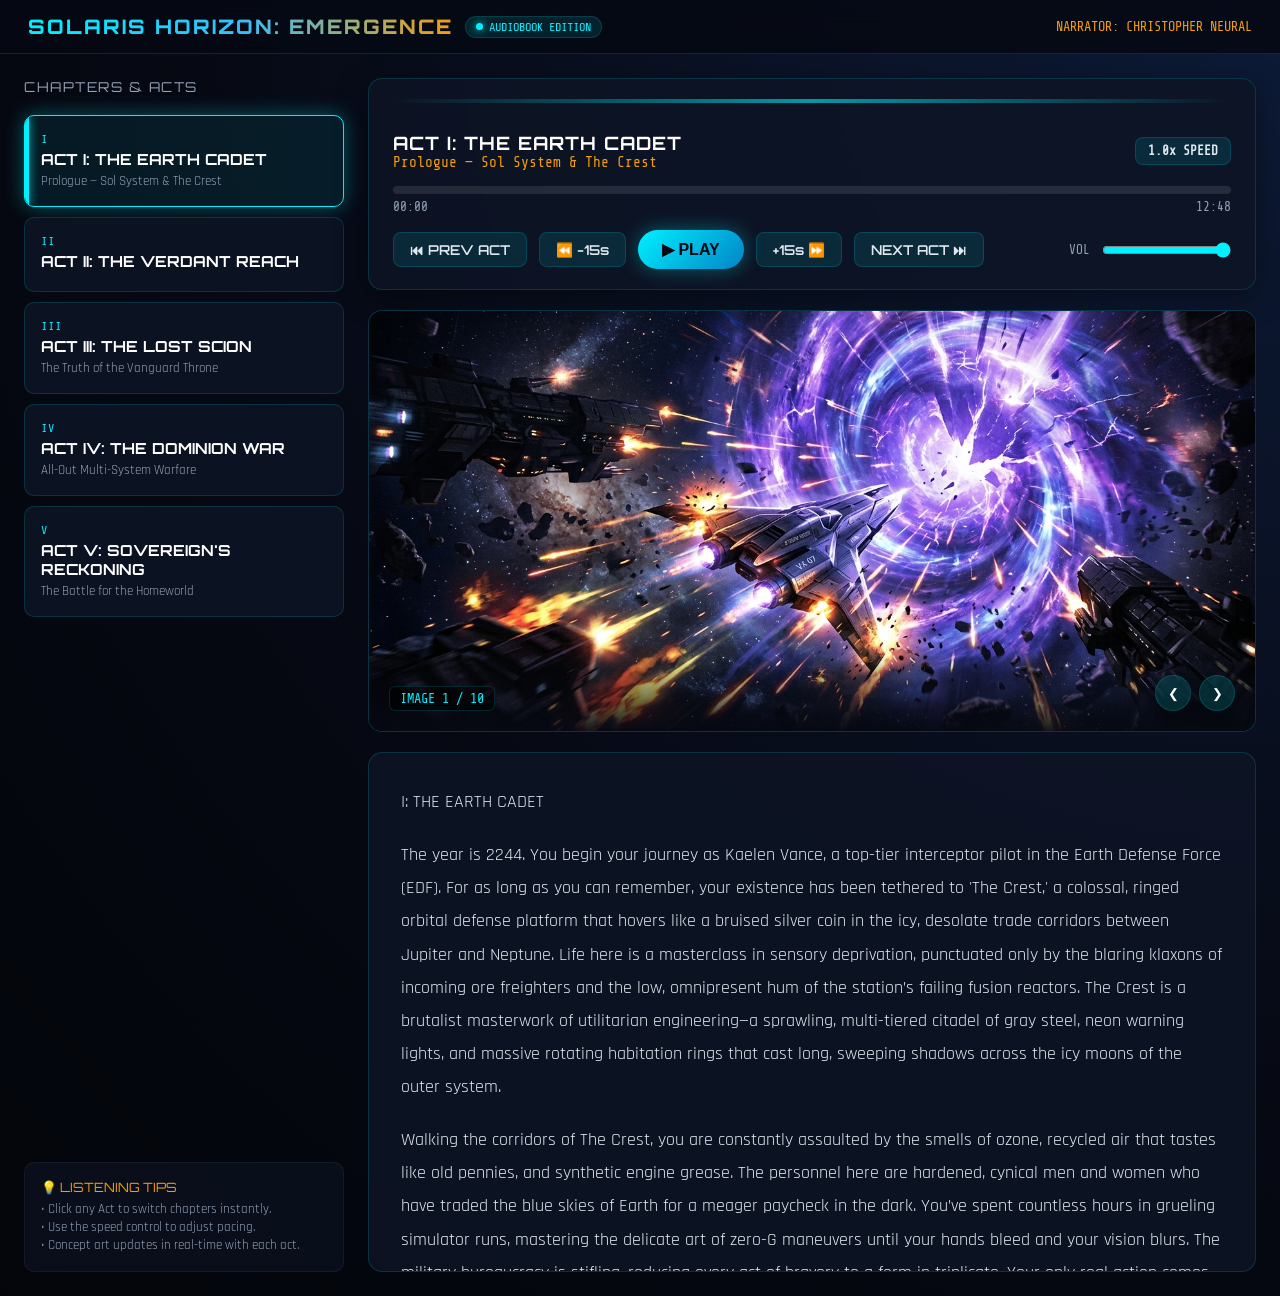
==== commit cb4f2f7a: "Rename Neural Audiobook references to Audiobook across UI and reader" ====
--- a/audiobook.html
+++ b/audiobook.html
@@ -441,7 +441,7 @@
     <header class="top-nav">
         <div class="logo-group">
             <span class="logo-title">SOLARIS HORIZON: EMERGENCE</span>
-            <span class="badge-voice"><span class="pulse-dot"></span> NEURAL AUDIOBOOK EDITION</span>
+            <span class="badge-voice"><span class="pulse-dot"></span> AUDIOBOOK EDITION</span>
         </div>
         <div>
             <span style="font-family: 'Share Tech Mono'; color: var(--gold-accent); font-size: 0.85rem;">NARRATOR: CHRISTOPHER NEURAL</span>
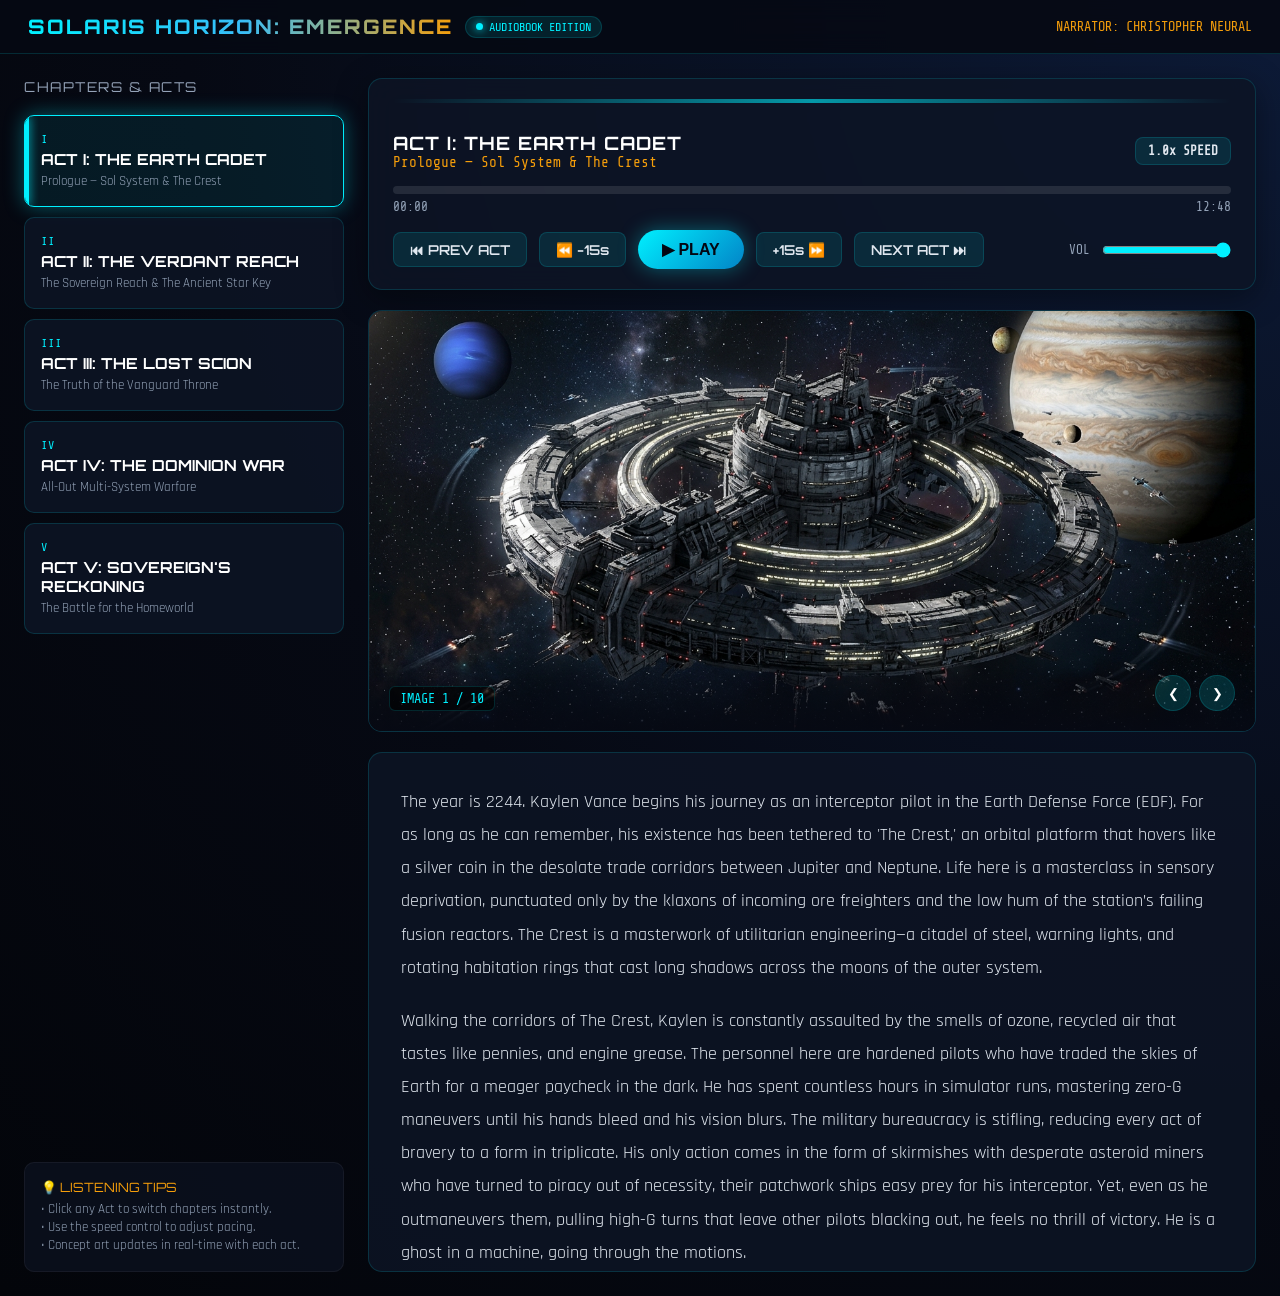
==== commit ae9dc360: "Update audiobook reader to use latest story outline, character spellings, and chronological concept " ====
--- a/audiobook.html
+++ b/audiobook.html
@@ -532,10 +532,9 @@
     "actNum": "I",
     "actKey": "act1",
     "title": "ACT I: THE EARTH CADET",
-    "subtitle": "Prologue \u2014 Sol System & The Crest",
+    "subtitle": "Prologue — Sol System & The Crest",
     "audio": "audio/act_i_narration.mp3",
     "images": [
-      "concept_art/act1/act1_scene10_1787219027147.jpg",
       "concept_art/act1/act1_scene1_1787218888778.jpg",
       "concept_art/act1/act1_scene2_1787218896806.jpg",
       "concept_art/act1/act1_scene3_1787218905774.jpg",
@@ -544,41 +543,40 @@
       "concept_art/act1/act1_scene6_1787218937514.jpg",
       "concept_art/act1/act1_scene7_1787218990558.jpg",
       "concept_art/act1/act1_scene8_1787219008816.jpg",
-      "concept_art/act1/act1_scene9_1787218956046.jpg"
+      "concept_art/act1/act1_scene9_1787218956046.jpg",
+      "concept_art/act1/act1_scene10_1787219027147.jpg"
     ],
     "paragraphs": [
-      "I: THE EARTH CADET",
-      "The year is 2244. You begin your journey as Kaelen Vance, a top-tier interceptor pilot in the Earth Defense Force (EDF). For as long as you can remember, your existence has been tethered to 'The Crest,' a colossal, ringed orbital defense platform that hovers like a bruised silver coin in the icy, desolate trade corridors between Jupiter and Neptune. Life here is a masterclass in sensory deprivation, punctuated only by the blaring klaxons of incoming ore freighters and the low, omnipresent hum of the station\u2019s failing fusion reactors. The Crest is a brutalist masterwork of utilitarian engineering\u2014a sprawling, multi-tiered citadel of gray steel, neon warning lights, and massive rotating habitation rings that cast long, sweeping shadows across the icy moons of the outer system.",
-      "Walking the corridors of The Crest, you are constantly assaulted by the smells of ozone, recycled air that tastes like old pennies, and synthetic engine grease. The personnel here are hardened, cynical men and women who have traded the blue skies of Earth for a meager paycheck in the dark. You\u2019ve spent countless hours in grueling simulator runs, mastering the delicate art of zero-G maneuvers until your hands bleed and your vision blurs. The military bureaucracy is stifling, reducing every act of bravery to a form in triplicate. Your only real action comes in the form of skirmishes with desperate, starvation-crazed asteroid miners who have turned to piracy out of sheer necessity, their patchwork ships easy prey for your advanced interceptor. Yet, even as you effortlessly outmaneuver them, pulling high-G turns that leave other pilots blacking out, you feel no thrill of victory. You are a ghost in a machine, going through the motions.",
-      "This profound sense of alienation stems from a past shrouded in rusted metal and red dust. You were raised in the grimy, rust-stained orbital slums of Mars by Elias. Elias was a gruff, chain-smoking retired EDF mechanic who treated you like his own flesh and blood, despite your utterly mysterious origins. His garage was a labyrinth of half-cannibalized fusion drives and salvaged plasma coils, a haven of grease and sparks amidst the crushing poverty of the Martian undercity. Elias taught you everything about aerospace mechanics. He showed you how to bypass fusion limiters with a simple copper wire, how to hotwire ignition coils before you could even read a standard technical manual, and how to listen to the rhythm of an engine to diagnose a misfire.",
-      "Elias is a man who speaks little of the past. His lungs are permanently scarred by decades of inhaling toxic thruster exhaust, resulting in a wet, rattling cough that punctuates his rare moments of laughter. But his loyalty to you is fierce and unwavering. He is the anchor that keeps you tethered to reality, the only father you have ever known. Despite his deep, unspoken love, you\u2019ve always felt an inexplicable, maddening disconnect from him, from Mars, and from the rest of humanity. You are plagued by vivid, terrifyingly real recurring dreams. In your sleep, you stand beneath twin suns you've never seen, casting dual shadows across towering cities of golden glass that do not exist anywhere in the Sol System. You hear a woman's voice, melodic and heartbreakingly sad, singing a lullaby in a complex, flowing language that your brain understands perfectly, even if your waking mind cannot translate it.",
-      "Your only physical link to this impossible past is a mysterious, glowing ancient pendant. Elias found it with you twenty years ago. You were just an infant, clutching the strange artifact in your tiny hands inside a derelict, heavily shielded escape pod drifting silently near the Kuiper Belt. The metal of the pod was completely unknown to Earth scientists\u2014a seamless, self-repairing alloy that drank the light and resisted all attempts at laser-cutting, acid baths, or chemical analysis. The pendant itself hums with an erratic, warm energy signature that defies all known laws of thermodynamics, vibrating softly in your palm when pointed toward the galactic center. Elias, recognizing the danger of such an anomaly, hid the pod beneath the Martian surface and concealed the pendant's true nature. He called in favors with old, corrupt contacts to register you as an orphaned Martian refugee, keeping you safely off the radar of EDF intelligence.",
-      "But the secrets of your past can only remain buried for so long. Life on The Crest remains a monotonous cycle of perimeter patrols and minor maintenance until a Tuesday shift that changes the trajectory of the universe.",
-      "You are in the cockpit of your Void Interceptor, running pre-flight checks. The dogfighting mechanics of these ships require absolute synergy between pilot and machine. You must manually balance the energy distribution across three vital systems: the hexagonal kinetic shields, the primary fusion engines, and the twin-linked railgun blasters. Divert too much power to the shields, and you become a sitting duck; pump it all into the engines, and a single stray micrometeorite will tear through your hull. You grip the dual flight sticks, feeling the satisfying resistance of the yaw and pitch controls. Your HUD flickers to life, painting the blackness of space with tactical overlays, target locks, and vector projections.",
-      "Without warning, the stars outside the station warp, stretch, and distort in a sickening display of gravitational lensing. A massive Iron Dominion raiding fleet drops out of slipspace directly over Titan's thin, nitrogen-rich atmosphere. Their arrival doesn't register on the EDF's standard tachyon scanners until it is too late; they simply tear a hole in reality and pour through. Their ships are jagged, brutalist wedges of dark, light-absorbing metal, adorned with crimson glowing thrusters that look like bleeding wounds in the void.",
-      "Wielding unfamiliar, terrifying dark-energy beam weapons and impenetrable multi-layered plasma plating, the Dominion vanguard tears through the EDF perimeter patrols in seconds. The silence of space is abruptly replaced by the panicked, overlapping chatter of the EDF comms network. You hear the screams of veteran pilots as their interceptors are sheared in half by beams of pure, crackling violet energy. Entire squadrons are wiped from the tactical grid in the blink of an eye, their icons turning from green to a flat, dead gray.",
-      "You launch from The Crest\u2019s catapult, pinned to your seat by the acceleration, and dive into the fray. You quickly realize the Dominion aren't here to conquer Sol or strip-mine its resources; they possess technology far beyond the need for primitive fusion fuel. They are here for a specific target. Their colossal dreadnoughts ignore the EDF cruisers and begin bombarding the methane ice lakes of Titan. Their dark-energy beams melt through kilometers of crust in seconds, boiling the methane into massive clouds of vapor to reveal a dormant, colossal ancient wormhole gate. It is an artifact humanity never even knew existed, a ring of etched, golden metal the size of a small moon, buried for millions of years beneath the ice.",
-      "The Earth Defense Force scrambles its heavy cruisers to respond, ordering a concentrated alpha strike. The massive human ships unleash a barrage of standard kinetic railguns and fusion missiles. But the devastating payload proves completely useless. The uranium-tipped slugs and nuclear warheads bounce harmlessly off the Dominion's advanced hexagonal shielding, detonating in spectacular, useless fireballs that merely illuminate the enemy hulls.",
-      "The EDF capital ships are methodically, brutally ripped apart by Dominion gravity-shears. Invisible waves of crushed space-time fold the human cruisers in half, rupturing their fusion cores and scattering their wreckage across Titan's orbit. This leaves only the agile interceptor squadrons to weave through the dense, burning debris field and mount a futile defense. The battle is a massacre. You push your Void Interceptor to its absolute limits, manually bypassing the safety limiters just as Elias taught you. You toggle your power distribution wildly, shunting energy to the port shields just in time to deflect a glancing blow from a dark-energy beam, then throwing it all into the engines to perform a snap-roll, zero-G drift around the burning husk of a destroyed cruiser.",
-      "You lock onto a Dominion fighter, your railguns spooling up. You squeeze the trigger, sending a stream of hyper-velocity tungsten slugs into the enemy ship's thruster bell, the only unshielded weak point. The alien fighter spins out of control and detonates, but for every one you destroy, ten more drop from the dreadnoughts' bays. You watch helplessly as your wingmen are disintegrated, their comms cutting out mid-scream.",
-      "Beneath you, the massive precursor ring beneath Titan activates. It bursts through the boiling ice in a halo of blinding, violent violet light. The sheer energy output creates a massive gravitational shear that reaches all the way to The Crest. Through your reinforced canopy, you watch in horror as the orbital platform begins tearing apart. Massive steel bulkheads groan and buckle, primary habitation rings snap off like cheap plastic toys, and atmosphere vents violently into the void in massive, freezing geysers. Thousands of EDF personnel, men and women you shared bad coffee and worse jokes with, are carried out into the freezing vacuum, their tiny silhouettes tumbling into the dark.",
-      "Seeing your squadron being decimated, the station falling, and the collapsing gravity well of the active wormhole threatening to swallow the entire sector, you make a split-second, suicidal decision. You realize Earth's only hope of survival is to close the gate from the inside before the full bulk of the Dominion armada can cross the threshold. The alien dreadnoughts are already maneuvering toward the rift, preparing to bring their planet-cracking weapons to bear on Earth.",
-      "You divert all auxiliary power to your Void Interceptor's thrusters. You rip the physical limiter switch from the console, bypassing the fail-safes, pushing the reactor deep into the red, and ignoring the blaring klaxons and flashing warning lights illuminating your cockpit in a strobing panic. You push the g-force limits of your ship and your own body, the blood draining from your head, blacking out the edges of your vision until all you can see is the swirling violet vortex of the wormhole.",
-      "As you dive toward the gate, dodging a barrage of anti-aircraft fire from the Dominion dreadnoughts, the comms crackle to life. It is Elias. He is broadcasting on a hyper-wave frequency, bypassing the jammed military channels. He is begging you to turn back, his gruff voice breaking through the static in a rare, desperate display of raw emotion. You can hear the rattling cough, the panic in his breath.",
-      "\"Kaelen, no! You can't take that ship in there! The shear will tear you apart! Come back, son!\"",
-      "Tears streak your face, floating in the microgravity of the cockpit. You lock your flight stick forward, the g-forces pinning your hand in place. You take a deep, shaky breath, looking down at the glowing pendant on your chest. It is pulsing wildly, resonating with the frequency of the open gate.",
-      "\"Someone has to shut the door, old man,\" you whisper into the mic, your voice steady despite the chaos. \"I love you. Goodbye.\"",
-      "You plunge directly into the collapsing, blinding rift, drawing the entirety of the enemy's anti-aircraft fire, providing the crucial seconds needed for your remaining wingmen to scatter and escape. The intense energy of the gate washes over your ship, stripping away the outer hull plating. The wormhole implodes violently behind you in a massive, silent shockwave of exotic matter, violently sealing the Sol System away from the Dominion's grasp. Earth is saved, but you are thrown violently into the swirling, chaotic currents of subspace, trapped on the other side of the universe, hurtling toward a destiny you were born to fulfill."
+      "The year is 2244. Kaylen Vance begins his journey as an interceptor pilot in the Earth Defense Force (EDF). For as long as he can remember, his existence has been tethered to 'The Crest,' an orbital platform that hovers like a silver coin in the desolate trade corridors between Jupiter and Neptune. Life here is a masterclass in sensory deprivation, punctuated only by the klaxons of incoming ore freighters and the low hum of the station’s failing fusion reactors. The Crest is a masterwork of utilitarian engineering—a citadel of steel, warning lights, and rotating habitation rings that cast long shadows across the moons of the outer system.",
+      "Walking the corridors of The Crest, Kaylen is constantly assaulted by the smells of ozone, recycled air that tastes like pennies, and engine grease. The personnel here are hardened pilots who have traded the skies of Earth for a meager paycheck in the dark. He has spent countless hours in simulator runs, mastering zero-G maneuvers until his hands bleed and his vision blurs. The military bureaucracy is stifling, reducing every act of bravery to a form in triplicate. His only action comes in the form of skirmishes with desperate asteroid miners who have turned to piracy out of necessity, their patchwork ships easy prey for his interceptor. Yet, even as he outmaneuvers them, pulling high-G turns that leave other pilots blacking out, he feels no thrill of victory. He is a ghost in a machine, going through the motions.",
+      "This sense of alienation stems from a past shrouded in rusted metal and red dust. Kaylen was raised in the rust-stained slums of Mars by Elias. Elias was a gruff EDF mechanic who treated the boy like his own flesh and blood, despite his mysterious origins. His garage was a labyrinth of cannibalized fusion drives and plasma coils, a haven of sparks amidst the poverty of the Martian undercity. Elias taught Kaylen aerospace mechanics. He showed the young pilot how to bypass fusion limiters with a copper wire, how to hotwire ignition coils before he could read a technical manual, and how to listen to the rhythm of an engine to diagnose a misfire.",
+      "Elias is a man who speaks little of the past. His lungs are scarred by decades of inhaling thruster exhaust, resulting in a rattling cough that punctuates his rare moments of laughter. But his loyalty to Kaylen is unwavering. He is the anchor that keeps Kaylen tethered to reality, the only father he has ever known. Despite his unspoken love, Kaylen has always felt a maddening disconnect from him, from Mars, and from the rest of humanity. He is plagued by vivid recurring dreams. In his sleep, he stands beneath twin suns he has never seen, casting shadows across cities of golden glass that do not exist anywhere in the Sol System. He hears a woman's voice, melodic and sad, singing a lullaby in a complex language that his brain understands perfectly, even if his waking mind cannot translate it.",
+      "His only link to this past is a glowing pendant. Elias found it with him twenty years ago. Kaylen was just an infant, clutching the artifact in his hands inside a shielded escape pod drifting near the Kuiper Belt. The metal of the pod was unknown to Earth scientists—a self-repairing alloy that drank the light and resisted all attempts at laser-cutting, acid baths, or chemical analysis. The pendant hums with a warm energy signature that defies known laws of thermodynamics, vibrating in his palm when pointed toward the galactic center. Elias, recognizing the danger of such an anomaly, hid the pod beneath the Martian surface and concealed the pendant's nature. He called in favors with corrupt contacts to register Kaylen as a Martian refugee, keeping him safely off the radar of EDF intelligence.",
+      "But the secrets of his past can only remain buried for so long. Life on The Crest remains a cycle of perimeter patrols and maintenance until a Tuesday shift that changes the trajectory of the universe.",
+      "Kaylen sits in the cockpit of his Void Interceptor, running pre-flight checks. The dogfighting mechanics of these ships require synergy between pilot and machine. He must balance the energy distribution across three vital systems: the kinetic shields, the fusion engines, and the railgun blasters. Divert too much power to the shields, and he becomes a sitting duck; pump it all into the engines, and a single micrometeorite will tear through his hull. He grips the dual flight sticks, feeling the resistance of the controls. His HUD flickers to life, painting the void with tactical overlays, target locks, and vector projections.",
+      "Without warning, the stars outside the station warp in a display of gravitational lensing. A Dominion raiding fleet drops out of slipspace directly over Titan's thin atmosphere. Their arrival doesn't register on the EDF's tachyon scanners until it is too late; they simply tear a hole in reality and pour through. Their ships are jagged wedges of dark metal, adorned with crimson thrusters that look like bleeding wounds in the void.",
+      "Wielding dark-energy beam weapons and plasma plating, the Dominion vanguard tears through the EDF perimeter patrols in seconds. The silence of space is abruptly replaced by the panicked chatter of the EDF comms network. Kaylen hears the screams of veteran pilots as their interceptors are sheared in half by beams of violet energy. Entire squadrons are wiped from the tactical grid in the blink of an eye, their icons turning from green to gray.",
+      "Kaylen launches from The Crest’s catapult, pinned to his seat by acceleration, and dives into the fray. He quickly realizes the Dominion aren't here to conquer Sol or strip-mine its resources; they possess technology beyond the need for fusion fuel. They are here for a specific target. Their dreadnoughts ignore the EDF cruisers and begin bombarding the methane lakes of Titan. Their dark-energy beams melt through kilometers of crust in seconds, boiling the methane into vapor to reveal an ancient wormhole gate. It is an artifact humanity never knew existed, a ring of etched metal the size of a moon, buried for millions of years beneath the ice.",
+      "The Earth Defense Force scrambles its cruisers to respond, ordering a concentrated alpha strike. The human ships unleash a barrage of kinetic railguns and fusion missiles. But the payload proves completely useless. The tungsten slugs and nuclear warheads bounce off the Dominion's hexagonal shielding, detonating in useless fireballs that merely illuminate the enemy hulls.",
+      "The EDF capital ships are brutally ripped apart by Dominion gravity-shears. Waves of crushed space-time fold the human cruisers in half, rupturing their fusion cores and scattering their wreckage across Titan's orbit. This leaves only the agile interceptor squadrons to weave through the burning debris field and mount a futile defense. The battle is a massacre. Kaylen pushes his Void Interceptor to its limits, manually bypassing the safety limiters just as Elias taught him. He toggles his power distribution wildly, shunting energy to the port shields to deflect a glancing blow from a dark-energy beam, then throwing it all into the engines to perform a zero-G drift around the husk of a destroyed cruiser.",
+      "He locks onto a Dominion fighter, his railguns spooling up. He squeezes the trigger, sending a stream of tungsten slugs into the enemy ship's thruster bell, the only unshielded weak point. The enemy fighter spins out of control and detonates, but for every one he destroys, ten more drop from the dreadnoughts' bays. Kaylen watches helplessly as his wingmen are disintegrated, their comms cutting out mid-scream.",
+      "Beneath him, the precursor ring beneath Titan activates. It bursts through the boiling ice in a halo of violet light. The energy output creates a gravitational shear that reaches all the way to The Crest. Through his canopy, Kaylen watches in horror as the orbital platform begins tearing apart. Steel bulkheads groan and buckle, habitation rings snap off like cheap toys, and atmosphere vents violently into the void in freezing geysers. Thousands of EDF personnel, comrades he shared coffee and jokes with, are carried out into the vacuum, their silhouettes tumbling into the dark.",
+      "Seeing his squadron decimated, the station falling, and the collapsing gravity well of the active wormhole threatening to swallow the sector, Kaylen makes a suicidal decision. He realizes Earth's only hope of survival is to close the gate from the inside before the bulk of the Dominion armada can cross the threshold. The dreadnoughts are already maneuvering toward the rift, preparing to bring their planet-cracking weapons to bear on Earth.",
+      "He diverts auxiliary power to his Void Interceptor's thrusters. He rips the limiter switch from the console, pushing the reactor into the red, and ignoring the warning lights illuminating his cockpit in panic. He pushes the g-force limits of his ship and his own body, the blood draining from his head, blacking out the edges of his vision until all he can see is the violet vortex of the wormhole.",
+      "As he dives toward the gate, dodging anti-aircraft fire from the Dominion dreadnoughts, the comms crackle to life. It is Elias. He is broadcasting on a hyper-wave frequency, bypassing the jammed channels. He is begging Kaylen to turn back, his gruff voice breaking through the static in a display of raw emotion. Kaylen can hear the rattling cough and panic in his breath.",
+      "\"Kaylen, no! You can't take that ship in there! The shear will tear you apart! Come back, son!\"",
+      "Tears streak Kaylen's face, floating in the microgravity of the cockpit. He locks his flight stick forward, the g-forces pinning his hand in place. He takes a deep breath, looking down at the glowing pendant on his chest. It is pulsing, resonating with the frequency of the open gate.",
+      "\"Someone has to shut the door, old man,\" Kaylen whispers into the mic, his voice steady despite the chaos. \"I love you. Goodbye.\"",
+      "He plunges into the collapsing rift, drawing the enemy's fire, providing the seconds needed for his remaining wingmen to scatter and escape. The energy of the gate washes over his ship, stripping away the outer hull plating. The wormhole implodes behind him in a shockwave of exotic matter, sealing the Sol System away from the Dominion's grasp. Earth is saved, but Kaylen is thrown into the chaotic currents of subspace, trapped on the other side of the universe, hurtling toward a destiny he was born to fulfill."
     ]
   },
   {
     "actNum": "II",
     "actKey": "act2",
     "title": "ACT II: THE VERDANT REACH",
-    "subtitle": "",
+    "subtitle": "The Sovereign Reach & The Ancient Star Key",
     "audio": "audio/act_ii_narration.mp3",
     "images": [
-      "concept_art/act2/act2_scene10_1787219016454.jpg",
       "concept_art/act2/act2_scene1_1787218890260.jpg",
       "concept_art/act2/act2_scene2_1787218897262.jpg",
       "concept_art/act2/act2_scene3_1787218906436.jpg",
@@ -587,34 +585,34 @@
       "concept_art/act2/act2_scene6_1787218971818.jpg",
       "concept_art/act2/act2_scene7_1787218980430.jpg",
       "concept_art/act2/act2_scene8_1787218999741.jpg",
-      "concept_art/act2/act2_scene9_1787219008505.jpg"
+      "concept_art/act2/act2_scene9_1787219008505.jpg",
+      "concept_art/act2/act2_scene10_1787219016454.jpg"
     ],
     "paragraphs": [
-      "II: THE VERDANT REACH",
-      "Violently expelled from the chaotic, mind-bending subspace currents of the collapsing wormhole, Kaelen Vance slammed back into real-space with bone-jarring force. The transition from the sterile, gray void of the Sol System to this new sector was a sensory overload. Outside his shattered canopy, the sky was a breathtaking canvas of churning, luminescent nebulas\u2014vibrant, bleeding ribbons of electric pink and toxic green, interwoven with treacherous, rogue asteroid clusters that drifted unpredictably like forgotten debris of creation. This was the Sovereign Reach, a lawless, uncharted expanse thousands of light-years from Earth, and it was as beautiful as it was deadly.",
-      "His Void Interceptor was a floating coffin. Critical hull damage alarms wailed in a discordant symphony of imminent death, the life support system was failing, and the fusion reactor had completely drained in the desperate sprint to seal the Titan gate. Frost crept across the edges of the cockpit glass, and the bone-chilling cold of the void began to seep through Kaelen's flight suit. He was drifting lifelessly toward the corona of a harsh local star, his breath crystallizing in the failing atmosphere.",
-      "Just as the edges of his vision began to darken, a sudden, violent jolt rocked the Interceptor. A brilliant azure tractor beam had locked onto his ruined hull, halting its descent toward the star. Kaelen watched through half-lidded eyes as the bulky, rust-colored silhouette of an independent salvage vessel eclipsed the blinding starlight, pulling him from the jaws of the freezing void.",
-      "He awoke hours later in the cramped, sterile-smelling medical bay of the scavenger ship, his wounds hastily patched. When he finally staggered to the observation deck, the sight before him stole the breath he had just regained. The salvage vessel was docking at a deep-space independent outpost known only as 'The Rust Haven'. It wasn't a space station; it was the hollowed-out carcass of a colossal, millennia-old precursor dreadnought, a leviathan of dead metal suspended in the iridescent cosmic dust.",
-      "The Rust Haven was a sprawling, chaotic hive of scum and villainy, built directly into the ribbed infrastructure of the ancient warship. It was a neon-drenched maze of illicit cantinas, unregulated chop shops, and sprawling black markets. Heavily armed local warlords rubbed shoulders with disgraced politicians in the shadows, while rogue AI synthetic units traded encrypted data drives for raw coolant. The air in the hangar bays tasted of sulfur, cheap synthehol, and the static charge of unshielded plasma cutters.",
-      "To survive in this brutal, unforgiving new frontier, Kaelen had to make a choice. He was no longer an Earth Defense Force cadet; he was a ghost in a galaxy that didn't care if he lived or died. With a heavy heart, he stripped his pristine EDF insignias from his flight suit and meticulously repainted his Interceptor's hull in matte, radar-absorbent grays. He dove headfirst into the gritty underworld of mercenary warfare, knowing that out here, loyalty was bought with plasma fuel and survival belonged only to the swift and the ruthless.",
-      "His first contracts were acts of sheer desperation. Rival factions, criminal syndicates, and corporate barons controlled the Reach, and Kaelen offered his unmatched piloting skills to the highest bidder. He took on highly dangerous, high-paying jobs that seasoned mercenaries wouldn't touch. One week, he was escorting vulnerable, heavy-laden freighter convoys through dense, pirate-infested asteroid belts, his Interceptor weaving between monolithic rocks to pick off ambushers. The next, he was flying blind into volatile, electrically charged nebulas to raid hidden smuggler strongholds for contraband circuitry.",
-      "He quickly learned the art of the ambush, shedding the rigid military doctrines of the EDF to adapt to the lawless void. He mastered the terrifying maneuver of hiding his ship's heat signature within the blistering corona of dying stars, striking out at passing bounties before vanishing back into the flames. He learned to salvage highly advanced, alien tech from the derelict capital ships left over from ancient, forgotten wars that littered the fringes of the sector.",
-      "His tactics evolved. Kaelen learned to rely on stealth, speed, and environmental hazards rather than sheer firepower. He would lure heavily armored pirate galleons into dense gas clouds, shooting the explosive pockets of methane to disintegrate his pursuers in localized supernovas. When outgunned by overwhelming missile swarms, he utilized the terrifying gravitational pull of micro black holes, slingshotting his Interceptor at incredible, hull-stressing speeds to outrun the very weapons designed to annihilate him.",
-      "But a pilot is only as good as his crew, and The Rust Haven was the perfect place to assemble a family of outcasts. His first recruit was Jax, a brilliant but deeply cynical cyber-warfare hacker whom Kaelen rescued from a warlord's torture rack. Jax was a living wire, constantly jacked into a web of illicit data streams. Operating from the shadows of Kaelen\u2019s newly acquired, heavily modified cargo freighter\u2014which served as their mobile base\u2014Jax handled ship sub-systems, deployed complex electronic countermeasures, and sliced into enemy communications grids with terrifying ease, turning their own automated turrets against them.",
-      "Then came Kael, a towering, four-armed alien heavy-weapons specialist who Kaelen won in a high-stakes game of Sabacc. Kael was a mountain of muscle and scaled flesh, serving as both the freighter\u2019s chief gunner and primary mechanic. He possessed a terrifying, pragmatic calm in battle, capable of dead-lifting overheated plasma cannons with his bare hands to realign their focusing lenses mid-firefight. Beneath his gruff exterior, Kael possessed a deeply ingrained sense of honor, finding a kindred spirit in the displaced Earth pilot.",
-      "The final addition was Lyra, a disgraced tactician seeking redemption. She was a defector from the Iron Dominion\u2014the very empire that had driven Kaelen into the wormhole. Lyra possessed an intimate, chilling knowledge of Dominion fleet formations, encryptions, and brutal military strategies. Haunted by the war crimes she had facilitated under the tyrant Regent Vaelen, she offered her unparalleled tactical mind to Kaelen's cause, determined to see her former masters fall.",
-      "Together, they transformed the battered Interceptor into a masterpiece of illicit engineering. Their combined expertise allowed Kaelen to heavily customize his fighter, integrating black-market beam weaponry, illicit multi-layered shield generators, and illegal thruster modifications that made his ship the fastest, deadliest strike craft in the Verdant Reach. They were no longer just mercenaries; they were an apex predator unit.",
-      "It was during one of these deep-frontier salvage runs that the strange pendant Kaelen had carried since infancy awoke. The ancient metal began reacting violently to the environment, pulsing with a bioluminescent, rhythmic glow when they approached uncharted coordinates. It acted as a cosmic tuning fork, vibrating with increasing intensity, leading Kaelen away from the trade lanes and into the darkest corners of the sector.",
-      "The pendant guided them to derelict, ancient wormhole gates hidden within the hollowed-out cores of dead moons and buried deep within the crushing, swirling atmospheres of massive gas giants. These precursors structures had laid dormant for millions of years, vast rings of obsidian metal that defied the crushing pressure of their environments.",
-      "When Kaelen placed the glowing pendant into the central console of the first gate they found, the structure hummed to life, recognizing a genetic signature he didn't know he possessed. The gate didn't open a wormhole; instead, it unlocked a cache of dormant precursor technology, granting Kaelen's ship incredible abilities that defied standard physics and far exceeded anything Earth's engineers had ever dreamed of.",
-      "With Kael and Jax's help, they integrated a short-range teleportation drive into the Interceptor. In combat, it allowed Kaelen to literally 'blink' across the battlefield. He could jump directly behind pursuing enemy fighters during a high-speed dogfight, bypassing their shields and causing them to blindly fire upon their own wingmen in the confusion. The sensation of the blink was nauseating\u2014a momentary plunge into a dimension of pure light and screaming silence\u2014but the tactical advantage was absolute.",
-      "From another ruin, they retrieved the schematics and raw materials for dark-matter torpedoes. These heavy munitions were terrifying in their execution. Upon impact, they didn't just explode; they collapsed the enemy's shields by warping the localized gravity field, creating a momentary micro-singularity that crushed heavy cruiser hulls inward like tin cans before violently detonating.",
-      "The most defensive upgrade was the phase-shifting armor. Tied directly to his neural interface, Kaelen could trigger a momentary shift in the atomic structure of his ship. For three critical seconds, enemy lasers and kinetic rounds would pass harmlessly right through his hull, leaving the Interceptor completely untouched as he dove through blistering anti-aircraft fire that should have vaporized him.",
-      "However, secrets in the Verdant Reach were currency, and currency never stayed hidden for long. Whispers began to spread rapidly among the cantinas, the mercenary guilds, and the bounty hunting syndicates about a ghost pilot from the stars wielding the forbidden \"Star Key.\" Legends spoke of a lost royal bloodline that would one day return to unite the fractured sector and cast down the Iron Dominion. Kaelen's impossible victories and ancient weaponry fueled the fire of these prophecies.",
-      "This newfound fame was a double-edged sword. It drew the unwanted, aggressive attention of brutal local warlords who saw Kaelen not as a savior, but as a walking payday. Massive bounties were placed on his head, leading to constant ambushes and betrayals by former clients. But the warlords were the least of his concerns. The ripples of his precursor technology had reached the dark corners of the galaxy, alerting the very empire he had fled.",
-      "The Iron Dominion had arrived in the Reach. They immediately recognized the energy signatures of the sacred, forbidden technology Kaelen wielded. Regent Vaelen, the Dominion's ruthless dictator, dispatched his elite hunter-killer squadrons\u2014relentless, fanatical pilots flying jagged, dark-energy shielded strike craft\u2014to capture Kaelen dead or alive.",
-      "The first encounter with the hunter-killers occurred over a volatile mining colony. They didn't hail, they didn't demand surrender; they simply dropped out of slipspace and opened fire with terrifying precision. It was a brutal test of Kaelen's new crew and his ancient upgrades. Lyra called out their attack patterns before they formed, Jax scrambled their targeting optics, and Kaelen blinked through their formations, dropping dark-matter torpedoes into their engines.",
-      "They survived, but just barely. As Kaelen's battered freighter jumped to hyperspace, leaving the burning wreckage of the Dominion squadron behind, a chilling realization settled over the crew. They were no longer just struggling to survive in the mercenary underworld. The pendant was leading them toward a destiny far larger than a paycheck, and the most powerful military force in the known universe would stop at nothing to see them burn."
+      "Expelled from the chaotic subspace currents of the collapsing wormhole, Kaylen Vance slammed back into real-space with bone-jarring force. The transition from the sterile void of the Sol System to this new sector was a sensory overload. Outside his shattered canopy, the sky was a canvas of luminescent nebulas—vibrant ribbons of pink and green, interwoven with rogue asteroid clusters that drifted like forgotten debris of creation. This was the Sovereign Reach, an uncharted expanse thousands of light-years from Earth, and it was deadly.",
+      "His Void Interceptor was a floating coffin. Damage alarms wailed in a symphony of imminent death, the life support system was failing, and the fusion reactor had drained in the sprint to seal the Titan gate. Frost crept across the edges of the cockpit glass, and the cold of the void began to seep through Kaylen's flight suit. He was drifting toward the corona of a harsh star, his breath crystallizing in the failing atmosphere.",
+      "Just as the edges of his vision began to darken, a violent jolt rocked the Interceptor. An azure tractor beam locked onto his ruined hull, halting its descent toward the star. Kaylen watched through half-lidded eyes as the rust-colored silhouette of a salvage vessel eclipsed the starlight, pulling him from the jaws of the void.",
+      "He awoke hours later in the sterile medical bay of the scavenger ship, his wounds hastily patched. When he staggered to the observation deck, the sight before him stole the breath he had regained. The salvage vessel was docking at an independent outpost known as 'The Rust Haven'. It wasn't a space station; it was the hollowed-out carcass of a precursor dreadnought, a leviathan of metal suspended in cosmic dust.",
+      "The Rust Haven was a chaotic hive of scum and villainy, built into the ribbed infrastructure of the ancient warship. It was a neon-lit maze of cantinas, chop shops, and black markets. Armed local warlords rubbed shoulders with disgraced politicians in the shadows, while synthetic units traded encrypted data drives for coolant. The air in the hangar bays tasted of sulfur, synthehol, and the static charge of unshielded plasma cutters.",
+      "To survive in this unforgiving frontier, Kaylen had to make a choice. He was no longer an Earth Defense Force cadet; he was a ghost in a galaxy that didn't care if he lived or died. With a heavy heart, he stripped his EDF insignias from his flight suit and repainted his Interceptor's hull in matte grays. He dove headfirst into the underworld of mercenary warfare, knowing that out here, loyalty was bought with plasma fuel and survival belonged only to the ruthless.",
+      "His first contracts were acts of desperation. Rival factions, criminal syndicates, and corporate barons controlled the Reach, and Kaylen offered his piloting skills to the highest bidder. He took on dangerous jobs that seasoned mercenaries wouldn't touch. One week, he was escorting freighter convoys through pirate-infested asteroid belts, his Interceptor weaving between monolithic rocks to pick off ambushers. The next, he was flying into volatile nebulas to raid hidden smuggler strongholds for contraband circuitry.",
+      "He learned the art of the ambush, shedding the rigid doctrines of the EDF to adapt to the void. He mastered the maneuver of hiding his ship's heat signature within the corona of dying stars, striking out at bounties before vanishing back into the flames. He learned to salvage alien tech from the derelict capital ships from forgotten wars that littered the fringes of the sector.",
+      "His tactics evolved. Kaylen learned to rely on stealth, speed, and environmental hazards rather than sheer firepower. He would lure pirate galleons into gas clouds, shooting pockets of methane to disintegrate his pursuers in localized supernovas. When outgunned by missile swarms, he utilized the gravitational pull of micro black holes, slingshotting his Interceptor at incredible speeds to outrun the weapons designed to annihilate him.",
+      "But a pilot is only as good as his crew, and The Rust Haven was the perfect place to assemble a family of outcasts. His first recruit was Jax, a cynical hacker whom Kaylen rescued from a warlord's torture rack. Jax was a living wire, constantly jacked into data streams. Operating from the shadows of Kaylen’s modified cargo freighter—which served as their mobile base—Jax handled ship sub-systems, deployed electronic countermeasures, and sliced into enemy communications grids with ease, turning their automated turrets against them.",
+      "Then came Kayl, a four-armed alien weapons specialist whom Kaylen won in a game of Sabacc. Kayl was a mountain of muscle and scaled flesh, serving as both the freighter’s gunner and chief mechanic. He possessed a calm in battle, capable of dead-lifting overheated plasma cannons to realign their focusing lenses mid-firefight. Beneath his exterior, Kayl possessed a sense of honor, finding a kindred spirit in the displaced Earth pilot.",
+      "The final addition was Lyra, a disgraced tactician seeking redemption. She was a defector from the Iron Dominion—the very empire that had driven Kaylen into the wormhole. Lyra possessed knowledge of Dominion fleet formations, encryptions, and military strategies. Haunted by the war crimes she had facilitated under the tyrant Regent Vaylen, she offered her tactical mind to Kaylen's cause, determined to see her former masters fall.",
+      "Together, they transformed the battered Interceptor into a masterpiece of engineering. Their combined expertise allowed Kaylen to customize his fighter, integrating beam weaponry, shield generators, and thruster modifications that made his ship the deadliest strike craft in the Verdant Reach. They were an apex predator unit.",
+      "It was during one of these salvage runs that the pendant Kaylen had carried since infancy awoke. The ancient metal began reacting to the environment, pulsing with a rhythmic glow when they approached uncharted coordinates. It acted as a cosmic tuning fork, vibrating with intensity, leading Kaylen away from the trade lanes and into the darkest corners of the sector.",
+      "The pendant guided them to ancient wormhole gates hidden within the cores of dead moons and buried within the crushing atmospheres of gas giants. These precursor structures had laid dormant for millions of years, vast rings of obsidian metal that defied the pressure of their environments.",
+      "When Kaylen placed the glowing pendant into the central console of the first gate they found, the structure hummed to life, recognizing a genetic signature he didn't know he possessed. The gate didn't open a wormhole; instead, it unlocked a cache of dormant precursor technology, granting Kaylen's ship abilities that defied standard physics and far exceeded anything Earth's engineers had ever dreamed of.",
+      "With Kayl and Jax's help, they integrated a teleportation drive into the Interceptor. In combat, it allowed Kaylen to blink across the battlefield. He could jump behind pursuing enemy fighters during a high-speed dogfight, bypassing their shields and causing them to fire upon their own wingmen in the confusion. The sensation of the blink was nauseating—a plunge into a dimension of light and screaming silence—but the tactical advantage was absolute.",
+      "From another ruin, they retrieved the schematics and raw materials for dark-matter torpedoes. These munitions were terrifying in their execution. Upon impact, they didn't just explode; they collapsed the enemy's shields by warping the localized gravity field, creating a micro-singularity that crushed cruiser hulls inward like tin cans before violently detonating.",
+      "The most defensive upgrade was the phase-shifting armor. Tied directly to his neural interface, Kaylen could trigger a shift in the atomic structure of his ship. For three critical seconds, enemy lasers and kinetic rounds would pass harmlessly through his hull, leaving the Interceptor untouched as he dove through anti-aircraft fire that should have vaporized him.",
+      "However, secrets in the Verdant Reach were currency, and currency never stayed hidden for long. Whispers began to spread rapidly among the cantinas, the mercenary guilds, and the bounty hunting syndicates about a pilot from the stars wielding the forbidden \"Star Key.\" Legends spoke of a lost royal bloodline that would one day return to unite the fractured sector and cast down the Iron Dominion. Kaylen's victories and ancient weaponry fueled the fire of these prophecies.",
+      "This newfound fame was a double-edged sword. It drew the unwanted attention of local warlords who saw Kaylen not as a savior, but as a walking payday. Bounties were placed on his head, leading to constant ambushes and betrayals by former clients. But the warlords were the least of his concerns. The ripples of his precursor technology had reached the dark corners of the galaxy, alerting the very empire he had fled.",
+      "The Iron Dominion had arrived in the Reach. They immediately recognized the energy signatures of the forbidden technology Kaylen wielded. Regent Vaylen, the Dominion's dictator, dispatched his hunter-killer squadrons—fanatical pilots flying dark-energy strike craft—to capture Kaylen dead or alive.",
+      "The first encounter with the hunter-killers occurred over a mining colony. They didn't hail, they didn't demand surrender; they simply dropped out of slipspace and opened fire with precision. It was a brutal test of Kaylen's crew and his ancient upgrades. Lyra called out their attack patterns before they formed, Jax scrambled their targeting optics, and Kaylen blinked through their formations, dropping dark-matter torpedoes into their engines.",
+      "They survived, but just barely. As Kaylen's battered freighter jumped to hyperspace, leaving the burning wreckage of the Dominion squadron behind, a realization settled over the crew. They were no longer just struggling to survive in the underworld. The pendant was leading them toward a destiny far larger than a paycheck, and the most powerful military force in the known universe would stop at nothing to see them burn."
     ]
   },
   {
@@ -625,7 +623,6 @@
     "audio": "audio/act_iii_narration.mp3",
     "images": [
       "concept_art/act3/act3_scene1.jpg",
-      "concept_art/act3/act3_scene10.jpg",
       "concept_art/act3/act3_scene2.jpg",
       "concept_art/act3/act3_scene3.jpg",
       "concept_art/act3/act3_scene4.jpg",
@@ -633,35 +630,35 @@
       "concept_art/act3/act3_scene6.jpg",
       "concept_art/act3/act3_scene7.jpg",
       "concept_art/act3/act3_scene8.jpg",
-      "concept_art/act3/act3_scene9.jpg"
+      "concept_art/act3/act3_scene9.jpg",
+      "concept_art/act3/act3_scene10.jpg"
     ],
     "paragraphs": [
-      "III: THE LOST SCION\n**The Truth of the Vanguard Throne**",
-      "The deep void of the Tenebris System offered no comfort, only an oppressive, starless silence that pressed against the viewport of your heavily scarred Interceptor. Here, the ancient pendant resting against your chest did not merely hum\u2014it throbbed with a frantic, bioluminescent rhythm, casting long, erratic azure shadows across the dimly lit cockpit. It had guided you and your ragtag mercenary crew across the perilous breadth of the galaxy, away from the neon-drenched safety of the Rust Haven, plunging you headfirst into the uncharted depths of the Nexus.",
-      "This was the graveyard of empires. Before you floated a dead, lightless star, a black dwarf that exerted a horrific, complex gravitational pull on the surrounding space. Trapped in its orbit were thousands\u2014perhaps tens of thousands\u2014of ancient, petrified vessels.",
-      "They were suspended like insects in amber, frozen in time and frost. Some were jagged and brutalist, others sleek and aerodynamic, but all had failed to navigate the labyrinthine gravity wells that protected this sacred anomaly. The absolute stillness of this metallic cemetery was chilling to the bone. You navigated your ship through floating debris fields of crystallized dreadnoughts and shattered frigates, feeling the ghosts of million-year-old battles scraping against your hull.",
-      "Suddenly, the ship\u2019s navigational computers shrieked in blaring alarm. Red warning lights bathed the cockpit as a massive, invisible force seized your vessel. Manual overrides failed instantly. The engines screamed as they were abruptly powered down by an external command.",
-      "A colossal, central gate\u2014the heart of the Nexus\u2014emerged from the dark. Its architecture was a breathtaking arrangement of floating geometric monoliths and glowing, aquamarine energy conduits that defied all Euclidean logic. The tractor beam was undeniable, dragging you into the colossal central chamber of this cosmic cathedral.",
-      "Securing your EVA suit, you drifted from the airlock into the cavernous chamber. It was completely silent, save for the sound of your own ragged breathing echoing over the comms. The scale was incomprehensible, making you feel no larger than a grain of sand. As you approached the primary console\u2014a floating dais of obsidian glass\u2014the pendant around your neck flared with blinding, transcendent intensity.",
-      "A crimson scan line swept over you, analyzing your genetic signature, diving deep into the marrow of your bones, recognizing the blood that pulsed in your veins. The chamber erupted to life. The floating monoliths reoriented themselves, projecting a towering, crystalline hologram in the center of the dais.",
-      "It was a woman, clad in regal, flowing armor of white and gold. The resemblance was terrifyingly precise; she possessed your exact eyes, the same resolute jawline, the same defiant stance. She was beautiful, profoundly sad, and undeniably royal.",
-      "Her voice, carrying the weight of a dying civilization, echoed directly into your helmet. The message she delivered tore down the very foundation of your existence. You were not a human orphan scraped from the gutters of a Martian slum. You were the last surviving blood heir to House Vanguard, the ancient, benevolent rulers of the Sovereign Reach.",
-      "For centuries, your bloodline had maintained a golden age of peace and scientific enlightenment, unifying the stars before the darkness fell. The holographic queen detailed the tragedy that had wiped your family from the annals of history. Twenty years ago, the grand Vanguard palaces had burned in a bloody, treacherous coup.",
-      "Regent Vaelen, a trusted military advisor consumed by ambition and a lust for dark matter, had orchestrated a sudden and total massacre. The Iron Dominion was born in the fires of your family\u2019s destruction. Vaelen had usurped the Sovereign throne, enslaved your people in brutal work camps to fuel his war machine, and relentlessly purged any trace of the Vanguard lineage.",
-      "Your mother, bleeding and surrounded by enemies, had placed you into a highly experimental, heavily shielded escape pod in her final moments. She launched you blindly into an unstable, ancient wormhole network, praying the cosmic currents would carry you far from Vaelen\u2019s wrath. You were delivered to the uncharted Sol System, hidden among humanity, raised by an old mechanic who knew the truth but kept it buried to keep you safe.",
-      "The revelation hit the comms channel like a shockwave, reverberating through your mercenary crew waiting aboard your freighter. Jax, the cynical hacker, immediately advocated for retreat, his voice trembling as he calculated the impossible, suicidal odds of facing a galactic empire. Kael, the towering heavy-weapons specialist, fell to one knee in the cargo bay, his four arms crossed in a solemn pledge of fealty, seeing an opportunity for a glorious, honorable crusade. Lyra, the disgraced Dominion tactician, remained silent for a long time before weeping softly, realizing that the child of the queen she had once betrayed now stood before her, offering a singular path to redemption.",
-      "But Vaelen\u2019s paranoia had not waned over the decades. The activation of the Nexus sent a ripple across the subspace network, a beacon that alerted the Iron Dominion. You were immediately thrust into a galaxy-spanning political web, hunted relentlessly by Vaelen\u2019s shadow-assassins.",
-      "These elite, fanatical operatives were the terror of the Reach. They piloted sleek, obsidian stealth-ships that possessed no heat signatures, cloaking themselves in the very fabric of space to strike without warning. They did not fight with honor. The shadow-assassins utilized insidious chemical warfare. They would breach the hulls of remote outposts and deploy neuro-toxin boarding parties, slaughtering entire stations of innocents just to ensure they cornered you. Your life became a paranoid flight through the stars, constantly scanning the shadows, and fighting desperate, claustrophobic skirmishes against faceless killers in the dark corridors of deep-space waystations.",
-      "Yet, you were not alone. Whispers of your survival reached the Vanguard Remnant, desperate loyalists who had spent twenty years in hiding. These scattered, impoverished rebel cells had clung to the prophecy of the lost heir. But they were not starry-eyed dreamers; they were hardened, cynical survivors. When you finally made contact with the Remnant generals in a clandestine meeting on a stormy, acidic moon, they did not bow. They sneered.",
-      "To them, you were a soft, naive child who had played in the mud of a primitive, backwater world. You lacked the royal bearing, the tactical acumen, and the sheer ruthlessness required to dismantle the Iron Dominion\u2019s terrifying war machine. They viewed your survival as a fluke and your pendant as a stolen toy. They demanded a brutal trial by fire, a demonstration of absolute supremacy, before they would risk their remaining ships and lives for your cause.",
-      "The trial was a suicide mission: the liberation of the Kaelen-Tor Prison Colony. It was a high-gravity nightmare fortress built into the core of a dying, hyper-dense planetoid. It was here that the highest-ranking Vanguard generals\u2014the true tacticians of the old regime\u2014were scheduled for public execution.",
-      "You didn't lead from a command deck. You led from the front. Engaging your Interceptor's phase-shifting armor, you dove straight into the orbital defense grid, weaving through a blizzard of dark-energy flak. You breached the colony\u2019s outer hull, abandoning your ship to lead the boarding action personally.",
-      "In the crushing, zero-gravity environment of the prison's central rotunda, you fought hand-to-hand against elite Dominion guards. The combat was brutal, visceral, and exhausting. You utilized every dirty trick Elias had taught you in the Martian slums, combining it with the terrifying, teleporting tech of the ancients.",
-      "You fought with the desperation of a cornered animal and the fury of a wronged monarch. You personally ripped the executioner's blade from his hands, saving the loyalist generals seconds before their demise. Fleeing the colony, you engaged in a massive dogfight against overwhelming Dominion reinforcements. This was where your true brilliance shone.",
-      "You didn't rely on brute force; you outsmarted the rigid Dominion commanders. You baited their heavy cruisers into the planetoid's lethal gravity shears, watching their impenetrable shields collapse under the sheer physics of the trap. You used the debris of destroyed ships as cover, orchestrating a ballet of destruction that left the Remnant fleet watching in stunned awe.",
-      "You had proven yourself not just as a survivor, but as a predator capable of hunting the Dominion. The skepticism of the Remnant generals evaporated, replaced by a fervent, burning loyalty. Slowly, the scattered rebel cells united under your banner. You shed the rusty, mismatched mercenary ships, replacing them with the advanced, graceful Vanguard cruisers retrieved from hidden orbital caches.",
-      "These sleek vessels shimmered with devastating plasma-shield technology, elegant long-range beam weapons, and advanced slipspace drives. You established a massive, hidden base of operations in the heart of a rogue asteroid field, completely surrounded by a masking nebula that rendered Dominion sensors blind.",
-      "It was here, amidst the roar of engines and the clatter of munitions, that you formally took the mantle. You organized your forces, trained raw recruits into hardened soldiers, and prepared the Vanguard Remnant for a systemic, all-out war. The lost scion had returned, and the Sovereign was ready to reclaim the stars."
+      "The deep void of the Tenebris System offered no comfort, only a starless silence that pressed against the viewport of Kaylen's scarred Interceptor. Here, the ancient pendant resting against his chest did not merely hum—it throbbed with a bioluminescent rhythm, casting long azure shadows across the dim cockpit. It had guided Kaylen and his mercenary crew across the breadth of the galaxy, away from the safety of the Rust Haven, plunging them into the uncharted depths of the Nexus.",
+      "This was the graveyard of empires. Before them floated a dead star, a black dwarf that exerted a complex gravitational pull on the surrounding space. Trapped in its orbit were thousands—perhaps tens of thousands—of petrified vessels.",
+      "They were suspended like insects in amber, frozen in frost. Some were jagged, others sleek, but all had failed to navigate the labyrinthine gravity wells that protected this anomaly. The stillness of this metallic cemetery was chilling to the bone. Kaylen navigated his ship through debris fields of crystallized dreadnoughts and shattered frigates, feeling the ghosts of ancient battles scraping against his hull.",
+      "Suddenly, the ship’s navigational computers shrieked in alarm. Red warning lights bathed the cockpit as an invisible force seized the vessel. Manual overrides failed instantly. The engines screamed as they were powered down by an external command.",
+      "A central gate—the heart of the Nexus—emerged from the dark. Its architecture was an arrangement of floating monoliths and glowing energy conduits that defied Euclidean logic. The tractor beam was undeniable, dragging the Interceptor into the central chamber of this cosmic cathedral.",
+      "Securing his EVA suit, Kaylen drifted from the airlock into the cavernous chamber. It was completely silent, save for the sound of his own breathing echoing over the comms. The scale was incomprehensible, making him feel no larger than a grain of sand. As he approached the primary console—a floating dais of obsidian glass—the pendant around his neck flared with intensity.",
+      "A crimson scan line swept over him, analyzing his genetic signature, diving into the marrow of his bones, recognizing the blood that pulsed in his veins. The chamber erupted to life. The floating monoliths reoriented themselves, projecting a crystalline hologram in the center of the dais.",
+      "It was a woman, clad in regal armor of white and gold. The resemblance was precise; she possessed his exact eyes, the same resolute jawline, the same defiant stance. She was sad and undeniably royal.",
+      "Her voice, carrying the weight of a dying civilization, echoed directly into his helmet. The message she delivered tore down the foundation of his existence. He was not a human orphan scraped from the gutters of a Martian slum. He was the last surviving blood heir to House Vanguard, the benevolent rulers of the Sovereign Reach.",
+      "For centuries, his bloodline had maintained an age of peace and scientific enlightenment, unifying the stars before the darkness fell. The holographic queen detailed the tragedy that had wiped his family from the annals of history. Twenty years ago, the grand Vanguard palaces had burned in a treacherous coup.",
+      "Regent Vaylen, a trusted advisor consumed by ambition and a lust for dark matter, had orchestrated a massacre. The Iron Dominion was born in the fires of House Vanguard’s destruction. Vaylen had usurped the Sovereign throne, enslaved the people in work camps to fuel his war machine, and purged any trace of the Vanguard lineage.",
+      "His mother, bleeding and surrounded by enemies, had placed Kaylen into a shielded escape pod in her final moments. She launched him into an ancient wormhole network, praying the cosmic currents would carry him far from Vaylen’s wrath. He was delivered to the uncharted Sol System, hidden among humanity, raised by an old mechanic who knew the truth but kept it buried to keep the boy safe.",
+      "The revelation hit the comms channel like a shockwave, reverberating through the mercenary crew waiting aboard their freighter. Jax, the cynical hacker, immediately advocated for retreat, his voice trembling as he calculated the suicidal odds of facing an empire. Kayl, the weapons specialist, fell to one knee in the cargo bay, his four arms crossed in a pledge of fealty, seeing an opportunity for an honorable crusade. Lyra, the tactician, remained silent before weeping softly, realizing that the child of the queen she had once betrayed now stood before her, offering a path to redemption.",
+      "But Vaylen’s paranoia had not waned over the decades. The activation of the Nexus sent a ripple across the subspace network, a beacon that alerted the Iron Dominion. Kaylen was immediately thrust into a political web, hunted by Vaylen’s shadow-assassins.",
+      "These fanatical operatives were the terror of the Reach. They piloted sleek stealth-ships that possessed no heat signatures, cloaking themselves in space to strike without warning. They did not fight with honor. The shadow-assassins utilized chemical warfare. They would breach the hulls of outposts and deploy boarding parties, slaughtering entire stations of innocents just to ensure they cornered Kaylen. His life became a flight through the stars, constantly scanning the shadows, and fighting skirmishes against killers in the corridors of deep-space waystations.",
+      "Yet, he was not alone. Whispers of his survival reached the Vanguard Remnant, loyalists who had spent twenty years in hiding. These scattered rebel cells had clung to the prophecy of the lost heir. But they were not dreamers; they were cynical survivors. When Kaylen finally made contact with the Remnant generals in a meeting on an acidic moon, they did not bow. They sneered.",
+      "To them, he was a naive child who had played in the mud of a primitive world. He lacked the royal bearing, tactical acumen, and ruthlessness required to dismantle the Iron Dominion’s war machine. They viewed his survival as a fluke and his pendant as a stolen toy. They demanded a trial by fire, a demonstration of supremacy, before they would risk their remaining ships and lives for his cause.",
+      "The trial was a suicide mission: the liberation of the Kaylen-Tor Prison Colony. It was a fortress built into the core of a hyper-dense planetoid. It was here that the highest-ranking Vanguard generals—the tacticians of the old regime—were scheduled for execution.",
+      "Kaylen didn't lead from a command deck. He led from the front. Engaging his Interceptor's phase-shifting armor, he dove into the orbital defense grid, weaving through a blizzard of dark-energy flak. He breached the colony’s outer hull, abandoning his ship to lead the boarding action personally.",
+      "In the zero-gravity environment of the prison's central rotunda, Kaylen fought hand-to-hand against elite Dominion guards. The combat was brutal and exhausting. He utilized every trick Elias had taught him in the Martian slums, combining it with the teleporting tech of the ancients.",
+      "He fought with the desperation of a cornered animal and the fury of a wronged monarch. He ripped the executioner's blade from his hands, saving the loyalist generals seconds before their demise. Fleeing the colony, he engaged in a dogfight against overwhelming Dominion reinforcements. This was where his brilliance shone.",
+      "He didn't rely on brute force; he outsmarted the Dominion commanders. He baited their cruisers into the planetoid's gravity shears, watching their shields collapse under the sheer physics of the trap. He used the debris of destroyed ships as cover, orchestrating a ballet of destruction that left the Remnant fleet watching in awe.",
+      "He had proven himself not just as a survivor, but as a predator capable of hunting the Dominion. The skepticism of the Remnant generals evaporated, replaced by a burning loyalty. Slowly, the scattered rebel cells united under his banner. He shed the mercenary ships, replacing them with graceful Vanguard cruisers retrieved from hidden orbital caches.",
+      "These sleek vessels shimmered with plasma-shield technology, beam weapons, and slipspace drives. Kaylen established a hidden base of operations in the heart of an asteroid field, surrounded by a masking nebula that rendered Dominion sensors blind.",
+      "It was here, amidst the roar of engines and the clatter of munitions, that Kaylen formally took the mantle. He organized his forces, trained recruits into hardened soldiers, and prepared the Vanguard Remnant for an all-out war. The lost scion had returned, and the Sovereign was ready to reclaim the stars."
     ]
   },
   {
@@ -671,7 +668,6 @@
     "subtitle": "All-Out Multi-System Warfare",
     "audio": "audio/act_iv_narration.mp3",
     "images": [
-      "concept_art/act4/act4_scene10_1787218962561.jpg",
       "concept_art/act4/act4_scene1_1787218890556.jpg",
       "concept_art/act4/act4_scene2_1787218898015.jpg",
       "concept_art/act4/act4_scene3_1787218905067.jpg",
@@ -680,33 +676,33 @@
       "concept_art/act4/act4_scene6_1787218938957.jpg",
       "concept_art/act4/act4_scene7_1787218982100.jpg",
       "concept_art/act4/act4_scene8_1787218947289.jpg",
-      "concept_art/act4/act4_scene9_1787218955093.jpg"
+      "concept_art/act4/act4_scene9_1787218955093.jpg",
+      "concept_art/act4/act4_scene10_1787218962561.jpg"
     ],
     "paragraphs": [
-      "IV: THE DOMINION WAR\n**All-Out Multi-System Warfare**",
-      "The mantle of Sovereign is not merely a title; it is a profound burden that transforms every facet of your existence. Accepting your destiny, you realize that guerrilla raids and scattered resistance will no longer suffice. The Vanguard Remnant must transition from a hidden insurgency into a unified, systemic military force. To tear down the Iron Dominion, you launch a massive, coordinated multi-system war across the interconnected wormhole networks, seeking to systematically dismantle the tyrant Vaelen's dark-energy infrastructure.",
-      "In this crucible of conflict, you undergo a staggering evolution from a lone, maverick dogfighter relying on instinct to a Grand Fleet Commander burdened with the lives of millions. The transition is jarring. Where you once calculated trajectories and thruster output, you now evaluate acceptable casualty rates and the strategic viability of entire star systems. The cockpit of your Interceptor, once your entire universe, is temporarily exchanged for the sprawling, immaculate command deck of your newly christened flagship, *The Crown of Vanguard*.",
-      "This colossal dreadnought is a masterpiece of ancient Vanguard engineering, recovered from the deepest reaches of the Nexus graveyard. Its hull gleams with polished aurum-alloy, heavily augmented with layered plasma-shield emitters and rows of heavy beam batteries. The heart of the ship\u2014and the nerve center of your rebellion\u2014is the holographic war room.",
-      "Stepping into the war room for the first time is an awe-inspiring and terrifying experience. The circular chamber is dominated by a massive, floating three-dimensional projection of the Sovereign Reach, illuminated in shifting hues of sapphire, emerald, and hostile crimson. Thousands of individual blips represent dreadnoughts, frigates, fighter squadrons, and supply convoys, all moving in real-time across the galactic map. This is your chessboard. The air thrums with the continuous hum of quantum communication relays, processing petabytes of tactical data from across a dozen warzones.",
-      "From your elevated command dais, you issue sweeping tactical orders to entire armadas of high-tech plasma dreadnoughts, agile missile frigates, and swarms of strike fighters. With a wave of your hand, you direct fleet movements across lightyears, calculating slipspace jump coordinates and establishing overlapping fields of fire. You watch as lines of light intersect on the holo-map, representing the devastating clash of thousands of ships. Every system you liberate brings you one step closer to Vanguard Prime, but every order you give carries a tremendous weight in blood.",
-      "Yet, despite the grand scale of your new role, the soul of a pilot still burns fiercely within you. You refuse to be a commander who merely watches from the safety of a heavily armored citadel. *The Crown of Vanguard* features a specialized rapid-launch tube that allows you to dynamically jump into the cockpit of your elite, modified Vanguard fighter. Mid-battle, when a flank begins to crumble or a crucial objective must be secured, you launch from the hangar bays, instantly transitioning from macro-tactics to the visceral, high-G reality of deep-space combat.",
-      "The combat scale expands drastically, dwarfing the intimate skirmishes of your mercenary days. You are thrust into screen-filling, apocalyptic fleet engagements that defy comprehension. You coordinate orbital artillery strikes that streak through the void like angry gods, manage massive, overlapping shield walls that ripple with blinding energy as they absorb Dominion salvos, and dive headlong through the blistering crossfire of hundreds of warships.",
-      "Your Interceptor becomes a scalpel amidst a battle of sledgehammers. You weave through debris fields composed of shattered cruisers, surgically taking out enemy shield generators, severing communication relays, and neutralizing anti-aircraft batteries to clear a path for your capital ships. The juxtaposition of sitting in the war room and then feeling the bone-rattling roar of your own thrusters creates a frantic, exhilarating, and exhausting tempo to the war.",
-      "The Iron Dominion is not slow to react. Regent Vaelen, terrified of the unifying symbol of the Vanguard heir and realizing the magnitude of the threat you pose to his regime, unleashes the true horror of his arsenal. To crush your rebellion, he deploys the 'Planet-Crackers'\u2014massive, moon-sized dreadnoughts fueled by unstable, highly volatile dark matter.",
-      "The first time one of these monstrosities drops out of slipspace, the sheer gravitational displacement causes local space to warp. They are brutalist spheres of jagged black metal and glowing crimson fissures, looking like dying stars encased in armor. They possess the terrifying capability to shatter continental plates and boil oceans in mere minutes, rendering entire thriving worlds into lifeless, molten slag.",
-      "The arrival of a Planet-Cracker in a system changes the stakes entirely. A calculated tactical engagement instantly devolves into a desperate, chaotic race against time. You are forced to split your attention between crippling the superweapon and organizing the evacuation of billions of civilians from the doomed world below. You listen to the panicked, echoing pleas of planetary governors begging for salvation over the comms, a cacophony of terror that haunts your rare moments of sleep.",
-      "You must strategically manage your fleet's resources, making brutal command decisions on a galactic scale. You must decide which systems to fiercely liberate to gain vital resources, plasma fuel, and strategic footholds, and which allied worlds must be tragically sacrificed to stall the Dominion's relentless advance. There are moments when you must sit in your command chair, knuckles white as you grip the armrests, and order your fleets to retreat, knowing that the world below\u2014and everyone on it\u2014will be reduced to ash.",
-      "Every victory unlocks new sectors, shipyard upgrades, and allied factions flocking to your banner, but it also escalates the Dominion's brutal, system-burning retaliation. Entire planets are reduced to glowing glass as Vaelen's desperation grows. The psychological toll of command weighs heavily upon you. You are no longer just fighting for your own life or the survival of your small mercenary crew; you are fighting for the very existence of billions of innocent souls.",
-      "The war is not without its deep, personal tragedies. It forces you to make impossible, heart-wrenching sacrifices, and the cost of leadership is paid in the lives of those you love. Members of your original scavenger crew\u2014the misfits who pulled you from the void and became your family\u2014fall in battle defending critical supply lines and vulnerable evacuation transports.",
-      "The losses are devastating. Jax, your brilliant and cynical cyber-warfare specialist, meets his end when his stealth-ship is caught in a catastrophic warp-core breach during a daring, high-stakes hacking operation on a Dominion central server. His final transmission is a crackling, sarcastic joke, cutting off into static as his ship vaporizes. Kael, the towering alien heavy-weapons expert, holds the line alone in a breached hangar bay, manually firing a capital-ship cannon to cover a civilian retreat until he is overwhelmed by a swarm of Dominion shock troops.",
-      "Most painful of all is the loss of Lyra. Seeking ultimate redemption for the atrocities she committed under Vaelen's banner, she makes the ultimate sacrifice during a desperate engagement over a densely populated refugee world. When a Dominion heavy cruiser locks its dark-energy weapons onto a massive, defenseless civilian transport, Lyra overloads her own reactor and rams her Interceptor directly into the cruiser's bridge. The resulting explosion saves millions, but leaves a permanent, aching void in your heart. You watch her transponder signal vanish from the tactical holo-map, a silent testament to the true cost of this war.",
-      "Through these agonizing losses, the pristine, honorable Vanguard loyalists must learn to adapt. They are forced to abandon their ancient chivalric codes and fight dirty. Under your hardened command, they employ brutal ambushes, systemic sabotage, and relentless guerrilla tactics to survive the sheer attrition of the Dominion war machine. You learn to fight like a gutter-born mercenary on a galactic scale.",
-      "The escalating conflict culminates in a massive, desperate siege on the Dominion's primary dark-energy foundry\u2014the heavily fortified heart of Vaelen's war machine. This colossal installation is located deep within the treacherous, lightning-filled center of a super-dense nebula known as the Abyssal Veil. The environment itself is a deadly enemy; the dense, swirling plasma storms scramble targeting sensors, severely drain deflector shields, and tear unshielded hulls apart.",
-      "The siege is an absolute nightmare. Your armada must navigate blindly through the blinding, violent plasma storms, constantly bombarded by hidden Dominion defense platforms and rogue asteroid collisions. Communication is reduced to garbled static, forcing fleet captains to rely on visual signals and pre-planned maneuvers. You lead the vanguard in your Interceptor, weaving through building-sized bolts of ambient lightning to clear a path for your heavy bombers.",
-      "The battle is a terrifying, claustrophobic melee in the dark. Capital ships collide in the thick nebula gas, their weapons firing blindly at point-blank range. You engage in brutal dogfights where the only illumination comes from the deadly flash of plasma cannons and the chaotic explosions of dying ships.",
-      "Through sheer determination and staggering casualties, you successfully breach the foundry's outer defenses. You navigate your fighter through a perilous trench run along the facility's super-structure, dodging automated turrets and venting plasma exhaust. In a heart-stopping climax, you disable the foundry's main core with a surgical, perfectly timed dark-matter torpedo strike.",
-      "The resulting chain reaction is apocalyptic. The massive foundry collapses in a spectacular, blinding supernova of dark energy that briefly outshines the entire nebula. The shockwave tosses your massive dreadnoughts like toys, but the mission is a success. You have severely crippled Vaelen's fleet production capabilities and destroyed his primary source of dark matter.",
-      "However, it is a profoundly pyrrhic victory. You leave the Abyssal Veil with your own armada battered, bruised, and limping back to friendly space. Your shipyards are overflowing with critically damaged vessels, and your crew rosters are decimated. You are severely depleted, running on fumes and sheer willpower for the final push. Yet, as the echoes of the foundry's destruction ripple across the subspace network, it signals to the entire galaxy that the Iron Dominion is finally vulnerable. The path to Vanguard Prime is open, setting the stage for the ultimate reckoning."
+      "The mantle of Sovereign is not merely a title; it is a burden that transforms every facet of Kaylen's existence. Accepting his destiny, he realizes that guerrilla raids and scattered resistance will no longer suffice. The Vanguard Remnant must transition from an insurgency into a unified military force. To tear down the Iron Dominion, Kaylen launches a coordinated multi-system war across the interconnected wormhole networks, seeking to dismantle the tyrant Vaylen's dark-energy infrastructure.",
+      "In this crucible of conflict, Kaylen undergoes an evolution from a dogfighter relying on instinct to a Fleet Commander burdened with the lives of millions. The transition is jarring. Where he once calculated trajectories and thruster output, he now evaluates casualty rates and the strategic viability of entire star systems. The cockpit of his Interceptor, once his entire universe, is exchanged for the command deck of his newly christened flagship, *The Crown of Vanguard*.",
+      "This dreadnought is a masterpiece of ancient Vanguard engineering, recovered from the deepest reaches of the Nexus graveyard. Its hull gleams with polished aurum-alloy, augmented with plasma-shield emitters and rows of heavy beam batteries. The heart of the ship—and the nerve center of the rebellion—is the holographic war room.",
+      "Stepping into the war room for the first time is a terrifying experience. The circular chamber is dominated by a floating projection of the Sovereign Reach, illuminated in shifting hues of sapphire, emerald, and crimson. Thousands of individual blips represent dreadnoughts, frigates, fighter squadrons, and supply convoys, all moving in real-time across the galactic map. This is his chessboard. The air thrums with the hum of quantum communication relays, processing petabytes of tactical data from across a dozen warzones.",
+      "From his command dais, Kaylen issues tactical orders to armadas of plasma dreadnoughts, agile missile frigates, and swarms of strike fighters. With a wave of his hand, he directs fleet movements across lightyears, calculating slipspace jump coordinates and establishing overlapping fields of fire. He watches as lines of light intersect on the holo-map, representing the clash of thousands of ships. Every system he liberates brings him one step closer to Vanguard Prime, but every order he gives carries a tremendous weight in blood.",
+      "Yet, despite the grand scale of his new role, the soul of a pilot still burns within him. Kaylen refuses to be a commander who merely watches from the safety of a citadel. *The Crown of Vanguard* features a rapid-launch tube that allows him to jump into the cockpit of his modified Vanguard fighter. Mid-battle, when a flank begins to crumble or a crucial objective must be secured, he launches from the hangar bays, transitioning from macro-tactics to the visceral reality of deep-space combat.",
+      "The combat scale expands drastically, dwarfing the skirmishes of his mercenary days. Kaylen is thrust into fleet engagements that defy comprehension. He coordinates artillery strikes that streak through the void, manages shield walls that ripple with energy as they absorb Dominion salvos, and dives headlong through the crossfire of hundreds of warships.",
+      "His Interceptor becomes a scalpel amidst a battle of sledgehammers. He weaves through debris fields composed of shattered cruisers, surgically taking out enemy shield generators, severing communication relays, and neutralizing anti-aircraft batteries to clear a path for his capital ships. The juxtaposition of sitting in the war room and then feeling the roar of his own thrusters creates a frantic tempo to the war.",
+      "The Iron Dominion is not slow to react. Regent Vaylen, terrified of the unifying symbol of the Vanguard heir and realizing the magnitude of the threat Kaylen poses to his regime, unleashes the true horror of his arsenal. To crush the rebellion, he deploys the 'Planet-Crackers'—moon-sized dreadnoughts fueled by volatile dark matter.",
+      "The first time one of these monstrosities drops out of slipspace, the gravitational displacement causes local space to warp. They are brutalist spheres of black metal and glowing crimson fissures, looking like dying stars encased in armor. They possess the capability to shatter continental plates and boil oceans in minutes, rendering entire worlds into molten slag.",
+      "The arrival of a Planet-Cracker in a system changes the stakes entirely. A tactical engagement instantly devolves into a chaotic race against time. Kaylen is forced to split his attention between crippling the superweapon and organizing the evacuation of civilians from the doomed world below. He listens to the panicked pleas of planetary governors begging for salvation over the comms, a cacophony of terror that haunts his rare moments of sleep.",
+      "He must strategically manage his fleet's resources, making command decisions on a galactic scale. He must decide which systems to liberate to gain vital resources, plasma fuel, and strategic footholds, and which allied worlds must be sacrificed to stall the Dominion's advance. There are moments when he sits in his command chair, knuckles white as he grips the armrests, and orders his fleets to retreat, knowing that the world below—and everyone on it—will be reduced to ash.",
+      "Every victory unlocks new sectors, shipyard upgrades, and allied factions flocking to his banner, but it also escalates the Dominion's system-burning retaliation. Entire planets are reduced to glowing glass as Vaylen's desperation grows. The psychological toll of command weighs heavily upon him. Kaylen is no longer just fighting for his own life or the survival of his small mercenary crew; he is fighting for the existence of billions of innocent souls.",
+      "The war is not without its personal tragedies. It forces Kaylen to make heart-wrenching sacrifices, and the cost of leadership is paid in the lives of those he loves. Members of his original scavenger crew—the misfits who pulled him from the void and became his family—fall in battle defending critical supply lines and evacuation transports.",
+      "The losses are devastating. Jax, his cynical cyber-warfare specialist, meets his end when his stealth-ship is caught in a warp-core breach during a daring hacking operation on a Dominion central server. His final transmission is a sarcastic joke, cutting off into static as his ship vaporizes. Kayl, the alien weapons expert, holds the line alone in a breached hangar bay, manually firing a cannon to cover a civilian retreat until he is overwhelmed by a swarm of Dominion shock troops.",
+      "Most painful of all is the loss of Lyra. Seeking redemption for the atrocities she committed under Vaylen's banner, she makes the ultimate sacrifice during an engagement over a populated refugee world. When a Dominion cruiser locks its dark-energy weapons onto a defenseless civilian transport, Lyra overloads her own reactor and rams her Interceptor directly into the cruiser's bridge. The resulting explosion saves millions, but leaves an aching void in Kaylen's heart. He watches her transponder signal vanish from the tactical holo-map, a testament to the true cost of this war.",
+      "Through these agonizing losses, the Vanguard loyalists must learn to adapt. They are forced to abandon their ancient chivalric codes and fight dirty. Under Kaylen's command, they employ ambushes, systemic sabotage, and guerrilla tactics to survive the attrition of the Dominion war machine. He learns to fight like a mercenary on a galactic scale.",
+      "The escalating conflict culminates in a siege on the Dominion's primary dark-energy foundry—the fortified heart of Vaylen's war machine. This colossal installation is located deep within the center of a dense nebula known as the Abyssal Veil. The environment itself is a deadly enemy; the swirling plasma storms scramble targeting sensors, drain deflector shields, and tear unshielded hulls apart.",
+      "The siege is a nightmare. The armada must navigate through blinding plasma storms, constantly bombarded by hidden Dominion defense platforms and asteroid collisions. Communication is reduced to static, forcing fleet captains to rely on visual signals and pre-planned maneuvers. Kaylen leads the vanguard in his Interceptor, weaving through bolts of lightning to clear a path for his heavy bombers.",
+      "The battle is a melee in the dark. Capital ships collide in the thick nebula gas, their weapons firing blindly at point-blank range. Kaylen engages in dogfights where the only illumination comes from the flash of plasma cannons and the explosions of dying ships.",
+      "Through sheer determination and casualties, Kaylen successfully breaches the foundry's outer defenses. He navigates his fighter through a trench run along the facility's super-structure, dodging automated turrets and venting plasma exhaust. In a climax, he disables the foundry's main core with a surgical dark-matter torpedo strike.",
+      "The resulting chain reaction is apocalyptic. The foundry collapses in a blinding supernova of dark energy that briefly outshines the entire nebula. The shockwave tosses dreadnoughts like toys, but the mission is a success. Kaylen has crippled Vaylen's fleet production capabilities and destroyed his primary source of dark matter.",
+      "However, it is a pyrrhic victory. Kaylen leaves the Abyssal Veil with his armada battered, limping back to friendly space. His shipyards are overflowing with damaged vessels, and his crew rosters are decimated. The fleet is depleted, running on fumes and willpower for the final push. Yet, as the echoes of the foundry's destruction ripple across the subspace network, it signals to the entire galaxy that the Iron Dominion is vulnerable. The path to Vanguard Prime is open, setting the stage for the reckoning."
     ]
   },
   {
@@ -716,7 +712,6 @@
     "subtitle": "The Battle for the Homeworld",
     "audio": "audio/act_v_narration.mp3",
     "images": [
-      "concept_art/act5/act5_scene10_1787218995454.jpg",
       "concept_art/act5/act5_scene1_1787218896341.jpg",
       "concept_art/act5/act5_scene2_1787218905454.jpg",
       "concept_art/act5/act5_scene3_1787218915147.jpg",
@@ -725,32 +720,32 @@
       "concept_art/act5/act5_scene6_1787218951349.jpg",
       "concept_art/act5/act5_scene7_1787218959325.jpg",
       "concept_art/act5/act5_scene8_1787218977863.jpg",
-      "concept_art/act5/act5_scene9_1787218987594.jpg"
+      "concept_art/act5/act5_scene9_1787218987594.jpg",
+      "concept_art/act5/act5_scene10_1787218995454.jpg"
     ],
     "paragraphs": [
-      "V: SOVEREIGN'S RECKONING\n**The Battle for the Homeworld**",
-      "With the Iron Dominion\u2019s supply chains severed and their planet-cracking superweapons reduced to drifting slag in the outer sectors, the path to the Vanguard homeworld finally lay open. The campaign, which had exacted a terrible, bloody toll on your united armada, was about to culminate in the very heart of the enemy\u2019s power. You stand on the bridge of *The Crown of Vanguard*, gazing out through the main viewport as your fleet drops out of slipspace. Before you hangs Vanguard Prime\u2014the jewel of the galaxy, the stolen cradle of your ancestors, and the throne you were born to reclaim.",
-      "Vanguard Prime is a breathtaking, continent-spanning ecumenopolis, a world entirely swallowed by a single, unimaginably vast city. In its golden age, it had been a beacon of art, culture, and enlightened governance, its skies dominated by soaring alabaster spires, suspended arc-gravity monorails, and sprawling, bioluminescent hanging gardens that breathed life into the steel canyons. Now, however, the planet bears the ugly, festering scars of two decades of Dominion occupation.",
-      "Under Regent Vaelen\u2019s brutal martial law, the skies have been choked with industrial smog, casting a permanent, sickly twilight over the world. The bioluminescent gardens are dead, replaced by sprawling, brutalist foundries that vomit toxic ash into the atmosphere. Oppressive, angular Dominion patrol ships drift like carrion birds through the clouds, strictly enforcing planetary curfews with automated sniper batteries and sensory sweepers. The oceans have been dammed and siphoned to cool the massive dark-matter reactors that power Vaelen\u2019s military machine.",
-      "A massive planetary blockade encircles the ecumenopolis\u2014a suffocating ring of jagged dreadnoughts, heavily fortified minefields, and orbital weapon platforms bristling with anti-ship plasma cannons. It is the largest defensive grid you have ever faced, a testament to the sheer desperation of a crumbling regime. Vaelen has pulled every remaining loyalist ship back to the homeworld, fortifying his position for a final, apocalyptic stand.",
-      "Within his personal command fortress\u2014a brutalist, spiked citadel of black iron that pierces the smog layer and anchors the primary ancient gate network in high orbit\u2014Regent Vaelen has descended into pure, spiteful madness. Realizing his grip on the sector is slipping and that the \"Lost Scion\" has come to exact vengeance, Vaelen abandons any pretense of tactical retreat. Driven by a volatile mix of paranoia, malice, and wounded pride, he powers up the colossal precursor ring suspended above his citadel.",
-      "He broadcasts a sector-wide transmission, his pale, scarred face filling the hololithic displays of every ship in your fleet. Vaelen\u2019s intention is not to flee. Instead, he plans to launch his elite vanguard armada directly into the Sol System. He knows your true identity, knows of your upbringing on the grimy fringes of Mars, and knows you still harbor a deep, unshakeable love for humanity and your adoptive father, Elias. As his ultimate act of revenge, Vaelen intends to enslave Earth and burn it to glass, forcing you to watch your past be eradicated before he destroys your future.",
-      "The ticking clock forces your hand. You order the fleet to advance. A massive, all-or-nothing assault is launched against the planetary defense grid. The vacuum of space erupts into a chaotic, screen-filling maelstrom of blinding lasers, shattering shields, and expanding clouds of vaporized metal. Thousands of swift fighters clash in a deadly, swirling dance between the colossal, lumbering dreadnoughts.",
-      "You dive into the fray in your custom Interceptor, leading the spearhead assault. You navigate the treacherous, glowing minefields, weaving through the overlapping fields of anti-aircraft fire that sweep across the void like scythes. Your remaining Vanguard loyalists\u2014those hardened captains who once doubted you\u2014now sacrifice themselves willingly to carve a path for you. Heavy cruisers absorb devastating broadsides, ramming Dominion defense platforms to create a narrow, fleeting corridor through the blockade.",
-      "With the orbital defenses temporarily fractured, you plunge your fighter into the smog-choked atmosphere of Vanguard Prime. The friction burns across your energy shields as you break through the cloud cover, plunging into the towering, metallic canyons of the ecumenopolis. The heat of the orbital bombardment and the sheer scale of the conflict begin generating massive, unnatural atmospheric storms. Lightning arcs between the skyscrapers, illuminating the rain-slicked durasteel of the city.",
-      "Down in the subterranean levels and the crowded habitation blocks, the citizens of Vanguard Prime look up to the sky. For twenty years, they have lived under the heel of the Dominion, their hope ground into dust. But as they see the sleek, graceful silhouettes of Vanguard fighters tearing through the clouds, painted in the forgotten colors of their rightful rulers, a spark ignites into a roaring inferno.",
-      "A massive, bloody planetary revolt erupts in the streets below. Factory workers throw down their tools and take up smuggled blasters, storming the automated guard posts. Civilians use makeshift explosives to cripple Dominion patrol transports. The city itself becomes a multi-layered warzone. Plumes of smoke rise from the lower levels as the oppressed masses fight back, matching the chaotic dogfights raging in the skies above.",
-      "You push your ship to its absolute limit, tearing through the burning skies toward Vaelen\u2019s towering citadel. Dominion interceptors swarm you, but you outmaneuver them, using the dense architecture of the city to your advantage. You perform high-g turns around suspended transit tubes, threading the needle through the narrow gaps between residential spires, leaving your pursuers to crash in fiery explosions against the concrete.",
-      "Finally, you breach the localized shields of the command fortress. Rather than cowering in his throne room, Vaelen takes to the sky. The massive hangar doors of the citadel grind open, and the Regent launches in a terrifying, heavily modified prototype dread-fighter. It is a monstrous machine, black as the void, equipped with stolen ancient technology that mirrors your own.",
-      "The final showdown commences\u2014a hyper-fast, brutal, one-on-one dogfight through the towering skyscrapers and neon-lit canyons of the capital. It is a battle of equals, pushing the absolute limits of your piloting skills, your crew\u2019s desperate engineering tweaks, and the mysterious ancient technology you wield.",
-      "Vaelen matches your short-range teleportation blinks blow for blow. As you warp behind him to lock on with plasma cannons, he phases out of reality, reappearing above you to unleash a barrage of gravity-warping dark-matter torpedoes. You dive sharply, the torpedoes missing you by inches and instead striking a massive, glowing holographic billboard, sending shattered glass and sparking conduit raining down into the streets below.",
-      "The chase is relentless, an incredible display of velocity and lethal precision. You weave through collapsing transit bridges and dodge the falling debris of crippled capital ships plummeting from orbit. The neon lights of the city streak past your canopy in a blur of color as you and Vaelen trade devastating blows. His dark-energy beams scorch your hull, while your advanced phase-shifting armor barely keeps you from being vaporized.",
-      "Realizing that conventional tactics will not break the stalemate, you tap into the lessons Elias taught you in the rust-stained garages of Mars. You purposefully fly into a narrow, highly volatile industrial ventilation shaft, goading Vaelen to follow. As he enters the confined space, you abruptly cut your main thrusters, flip your fighter 180 degrees using auxiliary maneuvering jets, and unleash a point-blank, concentrated barrage of plasma fire directly into his unshielded exhaust ports.",
-      "The explosion is blinding. Vaelen\u2019s prototype fighter loses primary power, its advanced engines sputtering and dying. You watch as his crippled ship plummets from the sky, trailing thick black smoke, and crashes violently into the grand central plaza of the capital, skidding to a halt before the steps of the Vanguard palace.",
-      "You land your battered Interceptor in the plaza, the heat of your thrusters distorting the air. Stepping out of the cockpit, you draw your sidearm and approach the smoking wreckage. Vaelen, bloodied and broken, drags himself from the cockpit. The tyrant who slaughtered your family, who oppressed a galaxy, finally meets his end by the hand of the child he failed to kill. You execute him, formally ending the Iron Dominion\u2019s reign of terror.",
-      "With Vaelen dead and his command structure shattered, the remaining Dominion forces surrender. You swiftly move to the citadel's command center and permanently shut down the Sol gate, severing the connection and saving Earth from the intended genocide. The battle is won.",
-      "The game concludes with a breathtaking cinematic sequence. The smog begins to clear from the skies of Vanguard Prime as planetary atmospheric scrubbers are brought back online. Sunlight pierces the clouds, illuminating the golden spires once more. You slowly ascend the steps of the grand palace, stepping into the sunlit throne room to the deafening cheers of your victorious fleet and a liberated planet. You have finally connected your humble past as a lowly Earth cadet with your grand destiny, taking your rightful place as the Sovereign of a new, peaceful era.",
-      "In a poignant post-credits scene, the camera pans across the dusty, red landscape of Mars. Elias stands outside his cramped, rust-covered garage, looking up at the glittering night sky. The quiet of the Martian night is broken by the sudden crackle of his old, static-filled comm-radio. Through the heavy interference and cosmic radiation, a garbled, long-range transmission finally breaks through. It\u2019s your voice, letting the old man know that his boy didn't just survive the impossible\u2014he made it home."
+      "With the Iron Dominion’s supply chains severed and their planet-cracking superweapons reduced to slag in the outer sectors, the path to the Vanguard homeworld finally lay open. The campaign, which had exacted a bloody toll on the united armada, was about to culminate in the heart of the enemy’s power. Kaylen stands on the bridge of *The Crown of Vanguard*, gazing out through the main viewport as his fleet drops out of slipspace. Before him hangs Vanguard Prime—the jewel of the galaxy, the stolen cradle of his ancestors, and the throne he was born to reclaim.",
+      "Vanguard Prime is a continent-spanning ecumenopolis, a world entirely swallowed by a vast city. In its golden age, it had been a beacon of art, culture, and enlightened governance, its skies dominated by soaring alabaster spires, suspended monorails, and bioluminescent hanging gardens that breathed life into the steel canyons. Now, however, the planet bears the scars of two decades of Dominion occupation.",
+      "Under Regent Vaylen’s brutal martial law, the skies have been choked with industrial smog, casting a sickly twilight over the world. The gardens are dead, replaced by foundries that vomit toxic ash into the atmosphere. Angular Dominion patrol ships drift like carrion birds through the clouds, strictly enforcing planetary curfews with automated sniper batteries and sensory sweepers. The oceans have been dammed and siphoned to cool the dark-matter reactors that power Vaylen’s military machine.",
+      "A planetary blockade encircles the ecumenopolis—a suffocating ring of jagged dreadnoughts, fortified minefields, and orbital weapon platforms bristling with plasma cannons. It is the largest defensive grid Kaylen has ever faced, a testament to the desperation of a crumbling regime. Vaylen has pulled every remaining loyalist ship back to the homeworld, fortifying his position for a final stand.",
+      "Within his personal command fortress—a citadel of black iron that pierces the smog layer and anchors the primary ancient gate network in orbit—Regent Vaylen has descended into madness. Realizing his grip on the sector is slipping and that the \"Lost Scion\" has come to exact vengeance, Vaylen abandons any pretense of tactical retreat. Driven by a volatile mix of paranoia, malice, and wounded pride, he powers up the precursor ring suspended above his citadel.",
+      "He broadcasts a sector-wide transmission, his scarred face filling the hololithic displays of every ship in the fleet. Vaylen’s intention is not to flee. Instead, he plans to launch his vanguard armada directly into the Sol System. He knows Kaylen's true identity, knows of his upbringing on the fringes of Mars, and knows he still harbors love for humanity and his adoptive father, Elias. As his ultimate act of revenge, Vaylen intends to enslave Earth and burn it to glass, forcing Kaylen to watch his past be eradicated before destroying his future.",
+      "The ticking clock forces Kaylen's hand. He orders the fleet to advance. An all-out assault is launched against the planetary defense grid. The vacuum of space erupts into a maelstrom of blinding lasers, shattering shields, and expanding clouds of vaporized metal. Thousands of swift fighters clash in a swirling dance between the lumbering dreadnoughts.",
+      "Kaylen dives into the fray in his custom Interceptor, leading the assault. He navigates the minefields, weaving through the overlapping fields of fire that sweep across the void like scythes. His remaining Vanguard loyalists—those hardened captains who once doubted him—now sacrifice themselves willingly to carve a path for him. Heavy cruisers absorb broadsides, ramming Dominion defense platforms to create a corridor through the blockade.",
+      "With the orbital defenses temporarily fractured, Kaylen plunges his fighter into the smog-choked atmosphere of Vanguard Prime. Friction burns across his energy shields as he breaks through the cloud cover, plunging into the metallic canyons of the ecumenopolis. The heat of the bombardment and the scale of the conflict generate atmospheric storms. Lightning arcs between the skyscrapers, illuminating the wet durasteel of the city.",
+      "Down in the subterranean levels and the crowded habitation blocks, the citizens of Vanguard Prime look up to the sky. For twenty years, they have lived under the heel of the Dominion, their hope ground into dust. But as they see the graceful silhouettes of Vanguard fighters tearing through the clouds, painted in the forgotten colors of their rightful rulers, a spark ignites into an inferno.",
+      "A bloody revolt erupts in the streets below. Factory workers throw down their tools and take up blasters, storming the guard posts. Civilians use explosives to cripple Dominion patrol transports. The city becomes a warzone. Plumes of smoke rise from the lower levels as the oppressed masses fight back, matching the dogfights raging in the skies above.",
+      "Kaylen pushes his ship to its limit, tearing through the skies toward Vaylen’s citadel. Dominion interceptors swarm him, but he outmaneuver them, using the architecture of the city to his advantage. He performs high-G turns around suspended transit tubes, threading the needle through the narrow gaps between residential spires, leaving his pursuers to crash in explosions against the concrete.",
+      "Finally, he breaches the shields of the command fortress. Rather than cowering in his throne room, Vaylen takes to the sky. The hangar doors of the citadel grind open, and the Regent launches in a modified prototype dread-fighter. It is a monstrous machine, black as the void, equipped with stolen ancient technology that mirrors Kaylen's own.",
+      "The final showdown commences—a brutal dogfight through the skyscrapers and neon-lit canyons of the capital. It is a battle of equals, pushing the limits of Kaylen's piloting skills, his crew’s engineering tweaks, and the mysterious ancient technology he wields.",
+      "Vaylen matches Kaylen's teleportation blinks blow for blow. As Kaylen warps behind him to lock on with plasma cannons, Vaylen phases out of reality, reappearing above him to unleash a barrage of dark-matter torpedoes. Kaylen dives sharply, the torpedoes missing him by inches and striking a glowing billboard, sending glass and sparking conduit raining down into the streets below.",
+      "The chase is relentless, a display of speed and precision. Kaylen weaves through collapsing transit bridges and dodges the falling debris of crippled capital ships plummeting from orbit. The neon lights of the city streak past his canopy in a blur of color as he and Vaylen trade blows. Vaylen's dark-energy beams scorch his hull, while Kaylen's phase-shifting armor barely keeps him from being vaporized.",
+      "Realizing that conventional tactics will not break the stalemate, Kaylen taps into the lessons Elias taught him in the rust-stained garages of Mars. He purposefully flies into a narrow industrial shaft, goading Vaylen to follow. As Vaylen enters the confined space, Kaylen abruptly cuts his main thrusters, flips his fighter 180 degrees using auxiliary maneuvering jets, and unleashes a concentrated barrage of plasma fire directly into Vaylen's unshielded exhaust ports.",
+      "The explosion is blinding. Vaylen’s prototype fighter loses power, its engines dying. Kaylen watches as the crippled ship plummets from the sky, trailing black smoke, and crashes into the central plaza of the capital, skidding to a halt before the steps of the Vanguard palace.",
+      "Kaylen lands his battered Interceptor in the plaza, the heat of his thrusters distorting the air. Stepping out of the cockpit, he draws his sidearm and approaches the smoking wreckage. Vaylen, bloodied and broken, drags himself from the cockpit. The tyrant who slaughtered Kaylen's family, who oppressed a galaxy, finally meets his end by the hand of the child he failed to kill. Kaylen executes him, formally ending the Iron Dominion’s reign of terror.",
+      "With Vaylen dead and his command structure shattered, the remaining Dominion forces surrender. Kaylen swiftly moves to the citadel's command center and permanently shuts down the Sol gate, severing the connection and saving Earth from the intended genocide. The battle is won.",
+      "The story concludes with a cinematic sequence. The smog begins to clear from the skies of Vanguard Prime as planetary atmospheric scrubbers are brought back online. Sunlight pierces the clouds, illuminating the golden spires once more. Kaylen slowly ascends the steps of the grand palace, stepping into the sunlit throne room to the cheers of his victorious fleet and a liberated planet. He has finally connected his past as an Earth cadet with his destiny, taking his rightful place as the Sovereign of a new era.",
+      "In a post-credits scene, the camera pans across the red landscape of Mars. Elias stands outside his garage, looking up at the glittering night sky. The quiet of the Martian night is broken by the sudden crackle of his comm-radio. Through interference and cosmic radiation, a garbled transmission finally breaks through. It’s Kaylen's voice, letting the old man know that his boy didn't just survive the impossible—he made it home."
     ]
   }
 ];
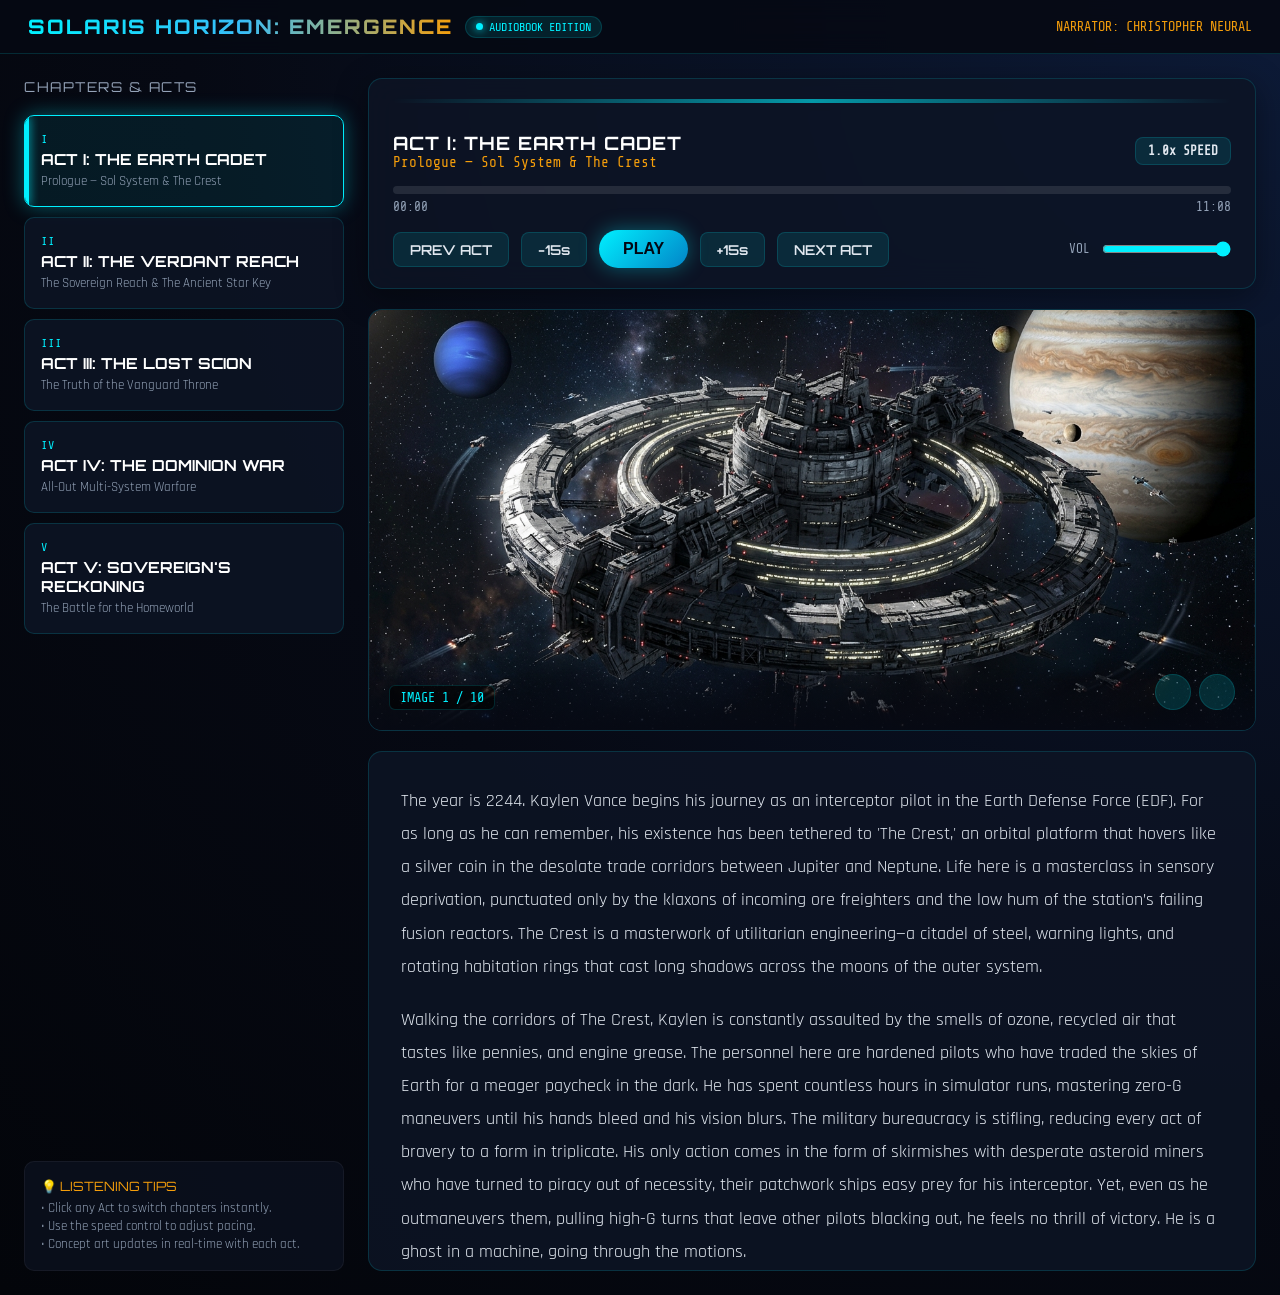
==== commit 231ef825: "Remove icons from buttons, set standard rank, and display dynamic pilot name" ====
--- a/audiobook.html
+++ b/audiobook.html
@@ -490,11 +490,11 @@
 
                 <div class="controls-row">
                     <div class="btn-group">
-                        <button class="ctrl-btn" onclick="prevAct()">⏮ PREV ACT</button>
-                        <button class="ctrl-btn" onclick="skipTime(-15)">⏪ -15s</button>
-                        <button class="play-main-btn" id="playPauseBtn" onclick="togglePlay()">▶ PLAY</button>
-                        <button class="ctrl-btn" onclick="skipTime(15)">+15s ⏩</button>
-                        <button class="ctrl-btn" onclick="nextAct()">NEXT ACT ⏭</button>
+                        <button class="ctrl-btn" onclick="prevAct()">PREV ACT</button>
+                        <button class="ctrl-btn" onclick="skipTime(-15)">-15s</button>
+                        <button class="play-main-btn" id="playPauseBtn" onclick="togglePlay()">PLAY</button>
+                        <button class="ctrl-btn" onclick="skipTime(15)">+15s</button>
+                        <button class="ctrl-btn" onclick="nextAct()">NEXT ACT</button>
                     </div>
 
                     <div class="btn-group">
@@ -511,8 +511,8 @@
                     <div class="art-overlay">
                         <div class="art-counter" id="artCounter">IMAGE 1 / 10</div>
                         <div class="art-nav-arrows">
-                            <button class="art-arrow-btn" onclick="prevImage()">❮</button>
-                            <button class="art-arrow-btn" onclick="nextImage()">❯</button>
+                            <button class="art-arrow-btn" onclick="prevImage()"></button>
+                            <button class="art-arrow-btn" onclick="nextImage()"></button>
                         </div>
                     </div>
                 </div>
@@ -883,7 +883,7 @@
         }
 
         function updatePlayButton() {
-            playPauseBtn.innerHTML = isPlaying ? '⏸ PAUSE' : '▶ PLAY';
+            playPauseBtn.innerHTML = isPlaying ? 'PAUSE' : 'PLAY';
             playPauseBtn.style.background = isPlaying ? 'linear-gradient(135deg, #f59e0b, #d97706)' : 'linear-gradient(135deg, #00f0ff, #0284c7)';
         }
 
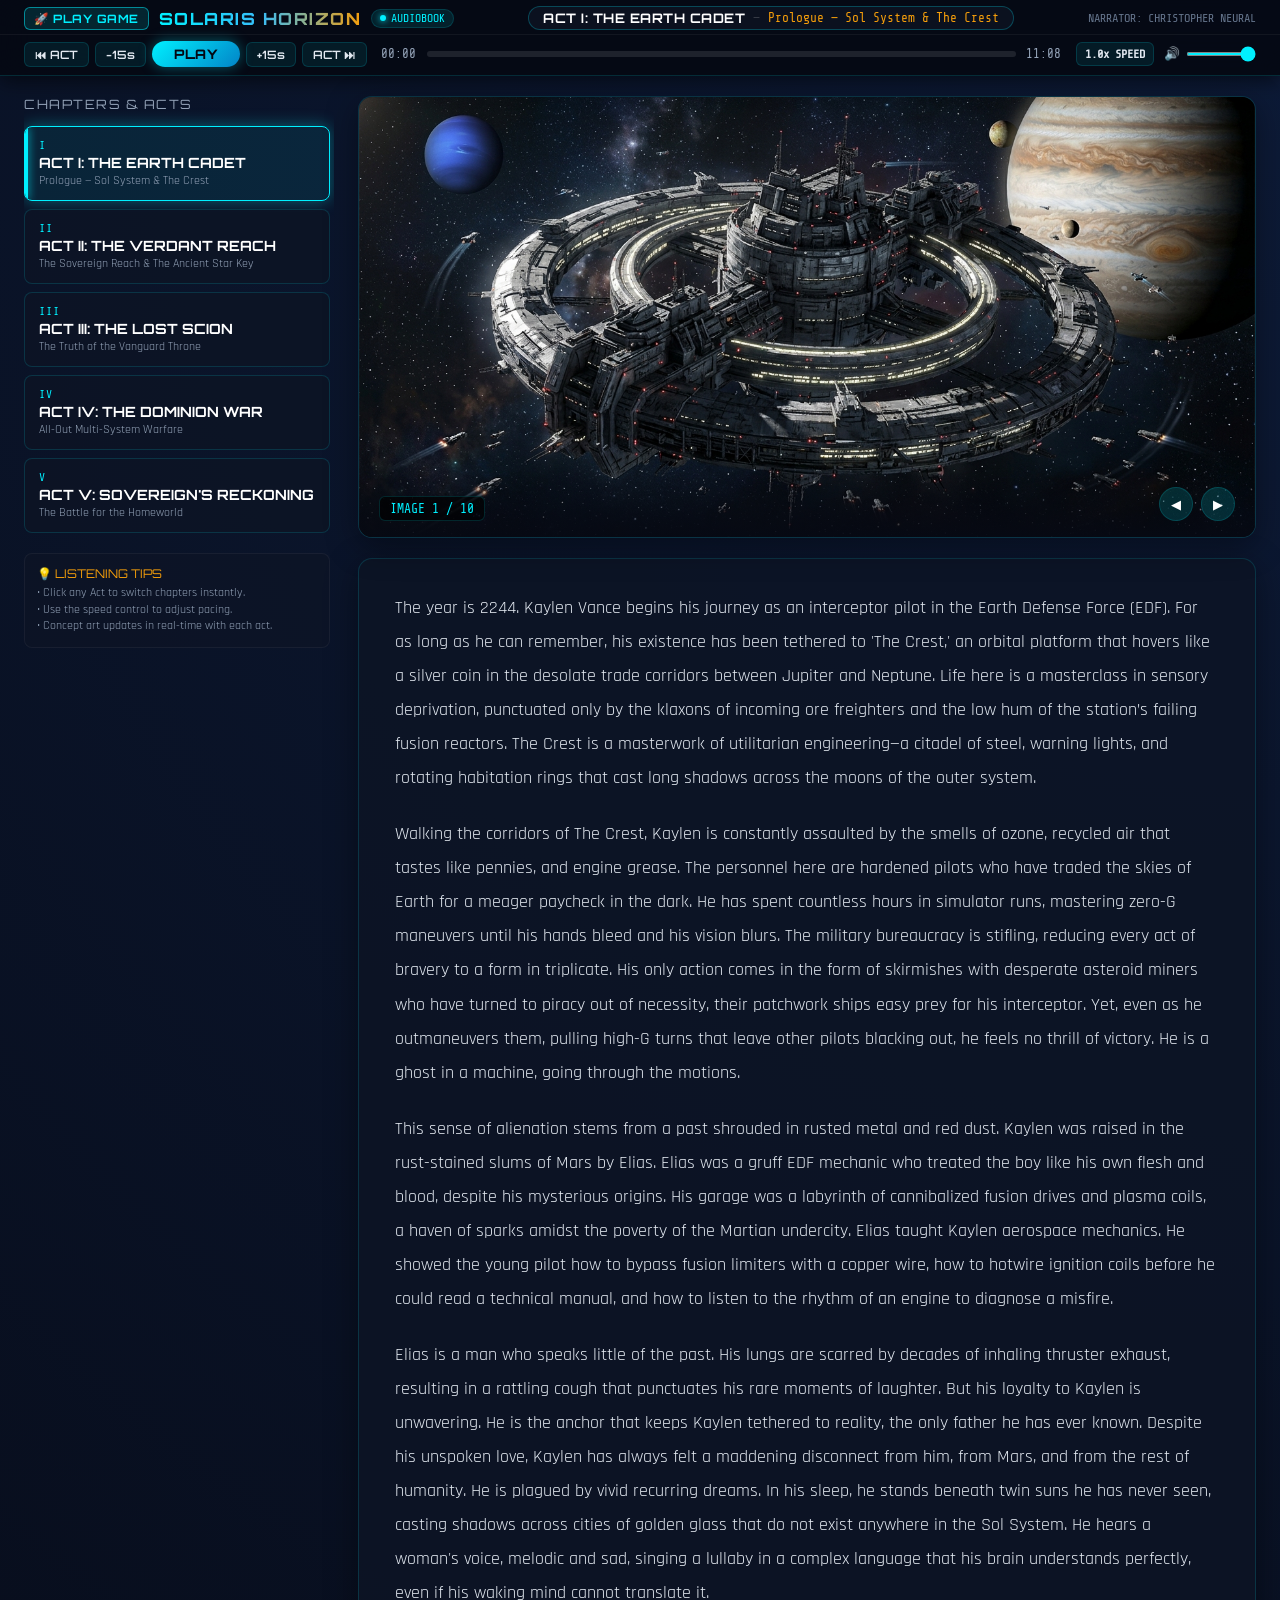
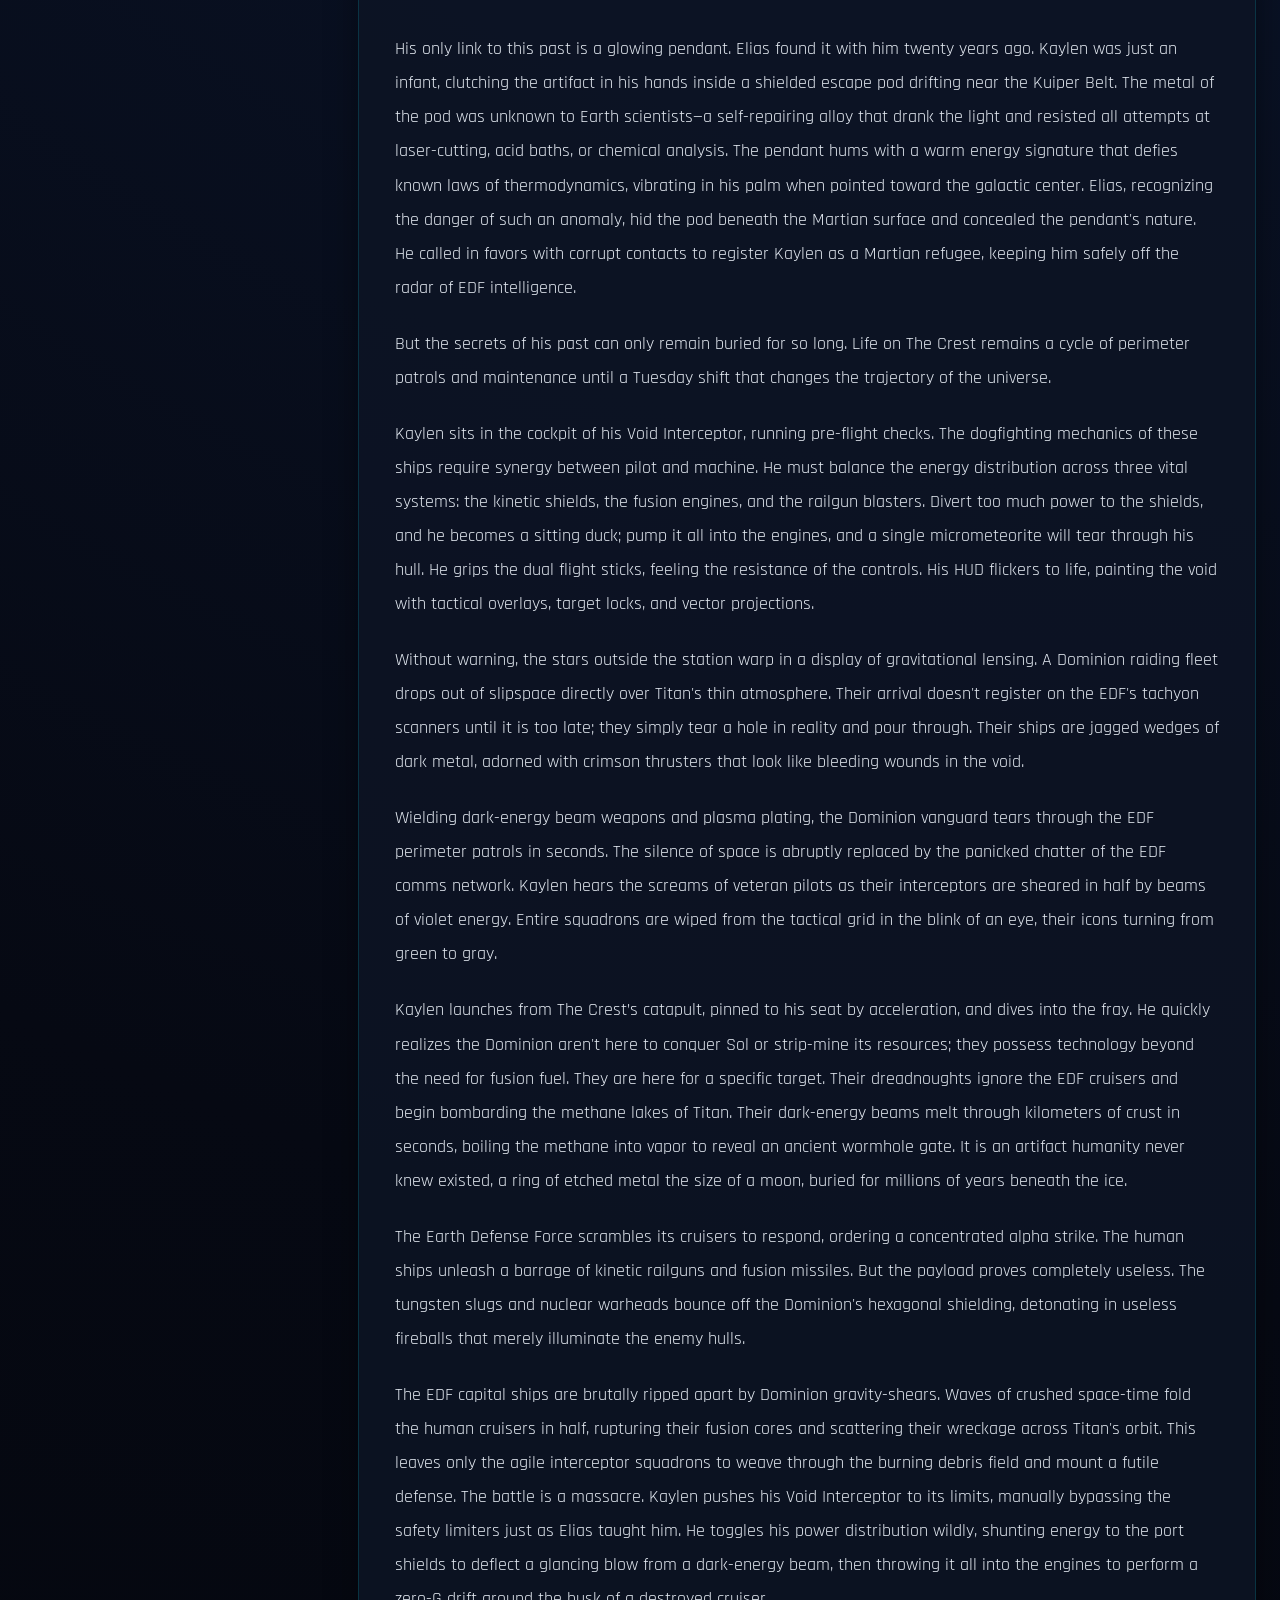
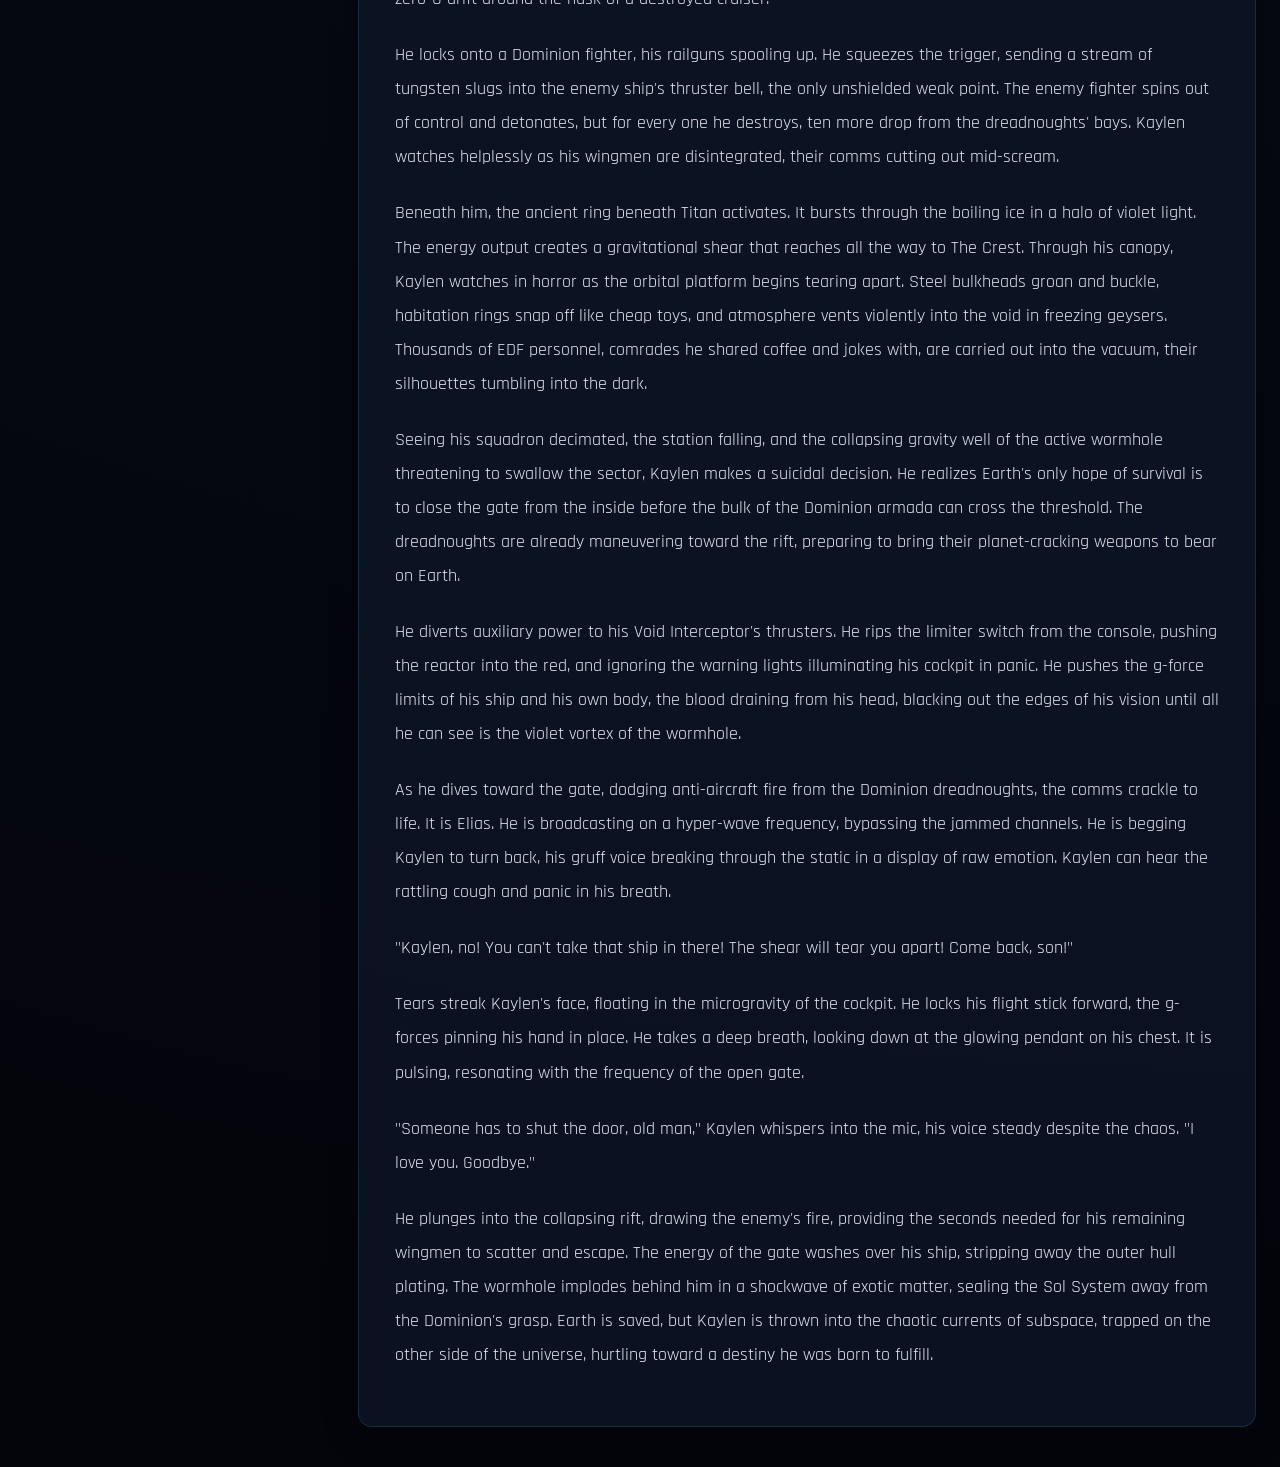
==== commit 0db8ac76: "Make Audiobook top controls and left sidebar sticky as you scroll, with ultra-compact player header" ====
--- a/audiobook.html
+++ b/audiobook.html
@@ -42,31 +42,60 @@
             overflow-x: hidden;
         }
 
-        /* Header Bar */
-        .top-nav {
-            background: rgba(6, 9, 19, 0.9);
-            backdrop-filter: blur(12px);
+        /* Sticky Ultra-Compact Top Controls Bar */
+        .top-nav-compact {
+            background: rgba(6, 9, 19, 0.95);
+            backdrop-filter: blur(16px);
             border-bottom: 1px solid var(--border-glass);
-            padding: 14px 28px;
-            display: flex;
-            justify-content: space-between;
-            align-items: center;
             position: sticky;
             top: 0;
-            z-index: 100;
+            z-index: 1000;
+            display: flex;
+            flex-direction: column;
+            box-shadow: 0 4px 20px rgba(0, 0, 0, 0.6);
+        }
+
+        .top-nav-row1 {
+            display: flex;
+            justify-content: space-between;
+            align-items: center;
+            padding: 6px 24px 4px 24px;
+            border-bottom: 1px solid rgba(255, 255, 255, 0.05);
+            gap: 12px;
         }
 
         .logo-group {
             display: flex;
             align-items: center;
-            gap: 12px;
+            gap: 10px;
+            flex-shrink: 0;
+        }
+
+        .back-game-btn {
+            background: rgba(0, 240, 255, 0.12);
+            border: 1px solid rgba(0, 240, 255, 0.5);
+            color: var(--cyan-primary);
+            text-decoration: none;
+            font-family: 'Orbitron', sans-serif;
+            font-size: 0.72rem;
+            font-weight: 700;
+            padding: 3px 9px;
+            border-radius: 6px;
+            transition: all 0.2s ease;
+            letter-spacing: 0.5px;
+        }
+
+        .back-game-btn:hover {
+            background: var(--cyan-primary);
+            color: #000;
+            box-shadow: 0 0 10px var(--cyan-glow);
         }
 
         .logo-title {
             font-family: 'Orbitron', sans-serif;
-            font-size: 1.25rem;
+            font-size: 1.05rem;
             font-weight: 800;
-            letter-spacing: 2px;
+            letter-spacing: 1.5px;
             background: linear-gradient(90deg, #00f0ff, #38bdf8, #f59e0b);
             -webkit-background-clip: text;
             -webkit-text-fill-color: transparent;
@@ -74,78 +103,268 @@
 
         .badge-voice {
             font-family: 'Share Tech Mono', monospace;
-            font-size: 0.75rem;
+            font-size: 0.72rem;
             background: rgba(0, 240, 255, 0.1);
             color: var(--cyan-primary);
             border: 1px solid var(--border-glass);
-            padding: 3px 10px;
-            border-radius: 20px;
-            display: flex;
-            align-items: center;
-            gap: 6px;
+            padding: 2px 8px;
+            border-radius: 14px;
+            display: flex;
+            align-items: center;
+            gap: 5px;
         }
 
         .pulse-dot {
-            width: 7px;
-            height: 7px;
+            width: 6px;
+            height: 6px;
             background: var(--cyan-primary);
             border-radius: 50%;
-            box-shadow: 0 0 8px var(--cyan-primary);
+            box-shadow: 0 0 6px var(--cyan-primary);
             animation: pulse 1.6s infinite;
         }
 
         @keyframes pulse {
             0%, 100% { transform: scale(1); opacity: 1; }
             50% { transform: scale(1.4); opacity: 0.6; }
+        }
+
+        .track-info-pill {
+            display: flex;
+            align-items: center;
+            gap: 8px;
+            background: rgba(14, 21, 37, 0.75);
+            border: 1px solid rgba(0, 240, 255, 0.25);
+            padding: 3px 14px;
+            border-radius: 20px;
+            overflow: hidden;
+            text-overflow: ellipsis;
+            white-space: nowrap;
+            max-width: 50%;
+        }
+
+        .now-playing-title {
+            font-family: 'Orbitron', sans-serif;
+            font-size: 0.82rem;
+            font-weight: 700;
+            color: #fff;
+            letter-spacing: 0.5px;
+            white-space: nowrap;
+        }
+
+        .track-separator {
+            color: rgba(255, 255, 255, 0.3);
+            font-size: 0.8rem;
+        }
+
+        .now-playing-sub {
+            font-size: 0.8rem;
+            color: var(--gold-accent);
+            font-family: 'Share Tech Mono', monospace;
+            overflow: hidden;
+            text-overflow: ellipsis;
+            white-space: nowrap;
+        }
+
+        .narrator-tag {
+            font-family: 'Share Tech Mono', monospace;
+            color: var(--text-dim);
+            font-size: 0.75rem;
+            flex-shrink: 0;
+        }
+
+        .top-nav-row2 {
+            display: flex;
+            align-items: center;
+            justify-content: space-between;
+            gap: 14px;
+            padding: 6px 24px 8px 24px;
+        }
+
+        .compact-btn-group {
+            display: flex;
+            align-items: center;
+            gap: 6px;
+            flex-shrink: 0;
+        }
+
+        .ctrl-btn-mini {
+            background: rgba(0, 240, 255, 0.08);
+            border: 1px solid var(--border-glass);
+            color: var(--text-main);
+            padding: 4px 10px;
+            border-radius: 6px;
+            cursor: pointer;
+            font-family: 'Orbitron', sans-serif;
+            font-size: 0.72rem;
+            font-weight: 600;
+            display: flex;
+            align-items: center;
+            justify-content: center;
+            transition: all 0.2s ease;
+        }
+
+        .ctrl-btn-mini:hover {
+            background: rgba(0, 240, 255, 0.2);
+            border-color: var(--cyan-primary);
+            color: #fff;
+            box-shadow: 0 0 8px var(--cyan-glow);
+        }
+
+        .play-main-btn-compact {
+            background: linear-gradient(135deg, #00f0ff, #0284c7);
+            color: #030712;
+            padding: 5px 22px;
+            border-radius: 20px;
+            border: none;
+            font-family: 'Orbitron', sans-serif;
+            font-size: 0.82rem;
+            font-weight: 800;
+            cursor: pointer;
+            box-shadow: 0 0 14px var(--cyan-glow);
+            transition: all 0.2s ease;
+            letter-spacing: 0.5px;
+        }
+
+        .play-main-btn-compact:hover {
+            transform: scale(1.04);
+            box-shadow: 0 0 20px var(--cyan-primary);
+        }
+
+        .compact-progress-container {
+            display: flex;
+            align-items: center;
+            gap: 10px;
+            flex: 1;
+        }
+
+        .progress-bar-wrapper-compact {
+            flex: 1;
+            height: 6px;
+            background: rgba(255, 255, 255, 0.1);
+            border-radius: 3px;
+            cursor: pointer;
+            position: relative;
+            overflow: hidden;
+            transition: height 0.15s ease;
+        }
+
+        .progress-bar-wrapper-compact:hover {
+            height: 8px;
+        }
+
+        .progress-bar-fill {
+            height: 100%;
+            width: 0%;
+            background: linear-gradient(90deg, #00f0ff, #f59e0b);
+            border-radius: 3px;
+            box-shadow: 0 0 10px var(--cyan-primary);
+            transition: width 0.1s linear;
+        }
+
+        .time-label {
+            font-family: 'Share Tech Mono', monospace;
+            font-size: 0.78rem;
+            color: var(--text-muted);
+            min-width: 36px;
+        }
+
+        .compact-aux-group {
+            display: flex;
+            align-items: center;
+            gap: 10px;
+            flex-shrink: 0;
+        }
+
+        .speed-btn {
+            font-family: 'Share Tech Mono', monospace;
+            font-size: 0.75rem;
+            padding: 4px 8px;
+        }
+
+        .vol-control {
+            display: flex;
+            align-items: center;
+            gap: 6px;
+            font-size: 0.8rem;
+        }
+
+        .vol-control input[type="range"] {
+            width: 70px;
+            height: 4px;
+            accent-color: var(--cyan-primary);
+            cursor: pointer;
         }
 
         /* Layout */
         .main-container {
             max-width: 1440px;
             margin: 0 auto;
-            padding: 24px;
+            padding: 20px 24px 40px 24px;
             display: grid;
-            grid-template-columns: 320px 1fr;
+            grid-template-columns: 310px 1fr;
             gap: 24px;
             flex: 1;
             width: 100%;
         }
 
-        /* Left Navigation Tabs */
+        /* Left Navigation Tabs - ALWAYS STICKY */
         .sidebar {
+            position: sticky;
+            top: 86px;
+            align-self: start;
+            max-height: calc(100vh - 106px);
+            overflow-y: auto;
             display: flex;
             flex-direction: column;
-            gap: 16px;
+            gap: 12px;
+            padding-right: 4px;
+        }
+
+        .sidebar::-webkit-scrollbar {
+            width: 4px;
+        }
+
+        .sidebar::-webkit-scrollbar-track {
+            background: transparent;
+        }
+
+        .sidebar::-webkit-scrollbar-thumb {
+            background: rgba(0, 240, 255, 0.2);
+            border-radius: 2px;
+        }
+
+        .sidebar::-webkit-scrollbar-thumb:hover {
+            background: var(--cyan-primary);
         }
 
         .act-nav-list {
             display: flex;
             flex-direction: column;
-            gap: 10px;
+            gap: 8px;
         }
 
         .act-tab-btn {
             background: var(--bg-card);
             border: 1px solid var(--border-glass);
-            border-radius: 10px;
-            padding: 16px;
+            border-radius: 8px;
+            padding: 12px 14px;
             text-align: left;
             cursor: pointer;
-            transition: all 0.25s ease;
+            transition: all 0.2s ease;
             position: relative;
             overflow: hidden;
         }
 
         .act-tab-btn:hover {
             border-color: var(--cyan-primary);
-            box-shadow: 0 0 14px var(--cyan-glow);
-            transform: translateX(4px);
+            box-shadow: 0 0 12px var(--cyan-glow);
+            transform: translateX(3px);
         }
 
         .act-tab-btn.active {
             background: rgba(0, 240, 255, 0.08);
             border-color: var(--cyan-primary);
-            box-shadow: 0 0 20px var(--cyan-glow);
+            box-shadow: 0 0 16px var(--cyan-glow);
         }
 
         .act-tab-btn.active::before {
@@ -154,30 +373,31 @@
             left: 0;
             top: 0;
             bottom: 0;
-            width: 4px;
+            width: 3px;
             background: var(--cyan-primary);
-            box-shadow: 0 0 10px var(--cyan-primary);
+            box-shadow: 0 0 8px var(--cyan-primary);
         }
 
         .tab-badge {
             font-family: 'Share Tech Mono', monospace;
-            font-size: 0.75rem;
+            font-size: 0.72rem;
             color: var(--cyan-primary);
             letter-spacing: 1px;
-            margin-bottom: 4px;
+            margin-bottom: 2px;
         }
 
         .tab-title {
             font-family: 'Orbitron', sans-serif;
-            font-size: 0.95rem;
+            font-size: 0.88rem;
             font-weight: 700;
             color: #fff;
-            margin-bottom: 4px;
+            margin-bottom: 2px;
         }
 
         .tab-subtitle {
-            font-size: 0.82rem;
+            font-size: 0.78rem;
             color: var(--text-muted);
+            line-height: 1.2;
         }
 
         /* Content Panel */
@@ -185,133 +405,6 @@
             display: flex;
             flex-direction: column;
             gap: 20px;
-        }
-
-        /* Audio Player Bar */
-        .player-card {
-            background: var(--bg-card);
-            border: 1px solid var(--border-glass);
-            border-radius: 14px;
-            padding: 20px 24px;
-            backdrop-filter: blur(16px);
-            box-shadow: 0 8px 32px rgba(0, 0, 0, 0.4);
-            display: flex;
-            flex-direction: column;
-            gap: 16px;
-        }
-
-        .player-header {
-            display: flex;
-            justify-content: space-between;
-            align-items: center;
-        }
-
-        .now-playing-title {
-            font-family: 'Orbitron', sans-serif;
-            font-size: 1.15rem;
-            font-weight: 700;
-            color: #fff;
-            letter-spacing: 1px;
-        }
-
-        .now-playing-sub {
-            font-size: 0.9rem;
-            color: var(--gold-accent);
-            font-family: 'Share Tech Mono', monospace;
-        }
-
-        .progress-container {
-            display: flex;
-            flex-direction: column;
-            gap: 6px;
-        }
-
-        .progress-bar-wrapper {
-            width: 100%;
-            height: 8px;
-            background: rgba(255, 255, 255, 0.1);
-            border-radius: 4px;
-            cursor: pointer;
-            position: relative;
-            overflow: hidden;
-        }
-
-        .progress-bar-fill {
-            height: 100%;
-            width: 0%;
-            background: linear-gradient(90deg, #00f0ff, #f59e0b);
-            border-radius: 4px;
-            box-shadow: 0 0 10px var(--cyan-primary);
-            transition: width 0.1s linear;
-        }
-
-        .time-display {
-            display: flex;
-            justify-content: space-between;
-            font-family: 'Share Tech Mono', monospace;
-            font-size: 0.8rem;
-            color: var(--text-muted);
-        }
-
-        .controls-row {
-            display: flex;
-            justify-content: space-between;
-            align-items: center;
-            flex-wrap: wrap;
-            gap: 12px;
-        }
-
-        .btn-group {
-            display: flex;
-            align-items: center;
-            gap: 12px;
-        }
-
-        .ctrl-btn {
-            background: rgba(0, 240, 255, 0.1);
-            border: 1px solid var(--border-glass);
-            color: var(--text-main);
-            padding: 8px 16px;
-            border-radius: 8px;
-            cursor: pointer;
-            font-family: 'Orbitron', sans-serif;
-            font-size: 0.85rem;
-            font-weight: 600;
-            display: flex;
-            align-items: center;
-            gap: 8px;
-            transition: all 0.2s ease;
-        }
-
-        .ctrl-btn:hover {
-            background: rgba(0, 240, 255, 0.2);
-            border-color: var(--cyan-primary);
-            color: #fff;
-            box-shadow: 0 0 12px var(--cyan-glow);
-        }
-
-        .play-main-btn {
-            background: linear-gradient(135deg, #00f0ff, #0284c7);
-            color: #030712;
-            padding: 10px 24px;
-            border-radius: 30px;
-            border: none;
-            font-size: 1rem;
-            font-weight: 800;
-            cursor: pointer;
-            box-shadow: 0 0 20px var(--cyan-glow);
-            transition: all 0.2s ease;
-        }
-
-        .play-main-btn:hover {
-            transform: scale(1.05);
-            box-shadow: 0 0 28px var(--cyan-primary);
-        }
-
-        .speed-btn {
-            font-family: 'Share Tech Mono', monospace;
-            padding: 6px 12px;
-            font-size: 0.8rem;
         }
 
         /* Concept Art Slideshow */
@@ -321,11 +414,12 @@
             border-radius: 14px;
             overflow: hidden;
             position: relative;
+            box-shadow: 0 8px 32px rgba(0, 0, 0, 0.4);
         }
 
         .art-display-wrapper {
             width: 100%;
-            height: 420px;
+            height: 440px;
             background: #020408;
             position: relative;
             display: flex;
@@ -338,7 +432,7 @@
             width: 100%;
             height: 100%;
             object-fit: cover;
-            transition: opacity 0.5s ease-in-out, transform 0.5s ease;
+            transition: opacity 0.4s ease-in-out, transform 0.4s ease;
         }
 
         .art-overlay {
@@ -346,7 +440,7 @@
             bottom: 0;
             left: 0;
             right: 0;
-            padding: 20px;
+            padding: 16px 20px;
             background: linear-gradient(to top, rgba(6, 9, 19, 0.95), transparent);
             display: flex;
             justify-content: space-between;
@@ -355,9 +449,9 @@
 
         .art-counter {
             font-family: 'Share Tech Mono', monospace;
-            font-size: 0.85rem;
+            font-size: 0.82rem;
             color: var(--cyan-primary);
-            background: rgba(0,0,0,0.6);
+            background: rgba(0,0,0,0.65);
             padding: 4px 10px;
             border-radius: 6px;
             border: 1px solid var(--border-glass);
@@ -372,19 +466,21 @@
             background: rgba(0, 240, 255, 0.15);
             border: 1px solid var(--border-glass);
             color: #fff;
-            width: 36px;
-            height: 36px;
+            width: 34px;
+            height: 34px;
             border-radius: 50%;
             display: flex;
             align-items: center;
             justify-content: center;
             cursor: pointer;
             transition: all 0.2s ease;
+            font-size: 0.8rem;
         }
 
         .art-arrow-btn:hover {
             background: var(--cyan-primary);
             color: #000;
+            box-shadow: 0 0 10px var(--cyan-glow);
         }
 
         /* Story Text Card */
@@ -392,29 +488,15 @@
             background: var(--bg-card);
             border: 1px solid var(--border-glass);
             border-radius: 14px;
-            padding: 32px;
-            line-height: 1.8;
+            padding: 32px 36px;
+            line-height: 1.85;
             font-size: 1.15rem;
-            max-height: 520px;
-            overflow-y: auto;
             user-select: text;
-        }
-
-        .story-text-card::-webkit-scrollbar {
-            width: 6px;
-        }
-
-        .story-text-card::-webkit-scrollbar-track {
-            background: rgba(0, 0, 0, 0.3);
-        }
-
-        .story-text-card::-webkit-scrollbar-thumb {
-            background: var(--cyan-primary);
-            border-radius: 3px;
+            box-shadow: 0 8px 32px rgba(0, 0, 0, 0.4);
         }
 
         .story-paragraph {
-            margin-bottom: 20px;
+            margin-bottom: 22px;
             color: var(--text-main);
             transition: color 0.3s ease;
         }
@@ -426,37 +508,71 @@
             background: rgba(0, 240, 255, 0.04);
             border-radius: 0 8px 8px 0;
         }
-
-        .drag-handle-bar {
-            height: 4px;
-            background: linear-gradient(90deg, transparent, var(--cyan-primary), transparent);
-            margin-bottom: 12px;
-            border-radius: 2px;
-            opacity: 0.6;
-        }
     </style>
 </head>
 <body>
 
-    <header class="top-nav">
-        <div class="logo-group">
-            <span class="logo-title">SOLARIS HORIZON: EMERGENCE</span>
-            <span class="badge-voice"><span class="pulse-dot"></span> AUDIOBOOK EDITION</span>
+    <!-- Unified Sticky Compact Top Controls Header -->
+    <header class="top-nav-compact">
+        <!-- Row 1: Header Branding & Current Track Info -->
+        <div class="top-nav-row1">
+            <div class="logo-group">
+                <a href="index.html" class="back-game-btn" title="Return to Space Game Simulator">🚀 PLAY GAME</a>
+                <span class="logo-title">SOLARIS HORIZON</span>
+                <span class="badge-voice"><span class="pulse-dot"></span> AUDIOBOOK</span>
+            </div>
+            
+            <div class="track-info-pill">
+                <span class="now-playing-title" id="playerTitle">ACT I: THE EARTH CADET</span>
+                <span class="track-separator">—</span>
+                <span class="now-playing-sub" id="playerSubtitle">Prologue — Sol System & The Crest</span>
+            </div>
+            
+            <div class="narrator-tag">
+                <span>NARRATOR: CHRISTOPHER NEURAL</span>
+            </div>
         </div>
-        <div>
-            <span style="font-family: 'Share Tech Mono'; color: var(--gold-accent); font-size: 0.85rem;">NARRATOR: CHRISTOPHER NEURAL</span>
+
+        <!-- Row 2: Ultra-Compact Audio Playback Controls & Scrubber -->
+        <div class="top-nav-row2">
+            <!-- Playback Control Buttons -->
+            <div class="compact-btn-group">
+                <button class="ctrl-btn-mini" onclick="prevAct()" title="Previous Act">⏮ ACT</button>
+                <button class="ctrl-btn-mini" onclick="skipTime(-15)" title="Rewind 15 seconds">-15s</button>
+                <button class="play-main-btn-compact" id="playPauseBtn" onclick="togglePlay()">PLAY</button>
+                <button class="ctrl-btn-mini" onclick="skipTime(15)" title="Forward 15 seconds">+15s</button>
+                <button class="ctrl-btn-mini" onclick="nextAct()" title="Next Act">ACT ⏭</button>
+            </div>
+
+            <!-- Integrated Progress Bar & Time Display -->
+            <div class="compact-progress-container">
+                <span class="time-label" id="currentTime">00:00</span>
+                <div class="progress-bar-wrapper-compact" id="progressWrapper" onclick="seekAudio(event)" title="Click to seek audio">
+                    <div class="progress-bar-fill" id="progressFill"></div>
+                </div>
+                <span class="time-label" id="totalTime">--:--</span>
+            </div>
+
+            <!-- Speed & Volume Controls -->
+            <div class="compact-aux-group">
+                <button class="ctrl-btn-mini speed-btn" id="speedBtn" onclick="cycleSpeed()" title="Playback Speed">1.0x SPEED</button>
+                <div class="vol-control">
+                    <label for="volSlider">🔊</label>
+                    <input type="range" min="0" max="1" step="0.05" value="1" id="volSlider" oninput="setVolume(this.value)" title="Volume">
+                </div>
+            </div>
         </div>
     </header>
 
     <main class="main-container">
-        <!-- Sidebar Navigation -->
+        <!-- Sidebar Navigation (Always Visible & Sticky) -->
         <aside class="sidebar">
-            <div style="font-family: 'Orbitron'; font-size: 0.85rem; letter-spacing: 1.5px; color: var(--text-muted); margin-bottom: 4px;">CHAPTERS & ACTS</div>
+            <div style="font-family: 'Orbitron'; font-size: 0.8rem; letter-spacing: 1.5px; color: var(--text-muted); margin-bottom: 2px;">CHAPTERS & ACTS</div>
             <div class="act-nav-list" id="actNavList"></div>
             
-            <div style="margin-top: auto; padding: 16px; background: rgba(14, 21, 37, 0.6); border: 1px solid rgba(255,255,255,0.05); border-radius: 10px;">
-                <div style="font-family: 'Orbitron'; font-size: 0.8rem; color: var(--gold-accent); margin-bottom: 6px;">💡 LISTENING TIPS</div>
-                <div style="font-size: 0.8rem; color: var(--text-muted); line-height: 1.4;">
+            <div style="margin-top: 8px; padding: 12px; background: rgba(14, 21, 37, 0.6); border: 1px solid rgba(255,255,255,0.05); border-radius: 8px;">
+                <div style="font-family: 'Orbitron'; font-size: 0.75rem; color: var(--gold-accent); margin-bottom: 4px;">💡 LISTENING TIPS</div>
+                <div style="font-size: 0.75rem; color: var(--text-muted); line-height: 1.4;">
                     • Click any Act to switch chapters instantly.<br>
                     • Use the speed control to adjust pacing.<br>
                     • Concept art updates in real-time with each act.
@@ -467,43 +583,6 @@
         <!-- Main Content Area -->
         <section class="content-panel">
             
-            <!-- Player Bar -->
-            <div class="player-card">
-                <div class="drag-handle-bar"></div>
-                <div class="player-header">
-                    <div>
-                        <div class="now-playing-title" id="playerTitle">ACT I: THE EARTH CADET</div>
-                        <div class="now-playing-sub" id="playerSubtitle">Prologue — Sol System & The Crest</div>
-                    </div>
-                    <button class="ctrl-btn speed-btn" id="speedBtn" onclick="cycleSpeed()">1.0x SPEED</button>
-                </div>
-
-                <div class="progress-container">
-                    <div class="progress-bar-wrapper" id="progressWrapper" onclick="seekAudio(event)">
-                        <div class="progress-bar-fill" id="progressFill"></div>
-                    </div>
-                    <div class="time-display">
-                        <span id="currentTime">00:00</span>
-                        <span id="totalTime">--:--</span>
-                    </div>
-                </div>
-
-                <div class="controls-row">
-                    <div class="btn-group">
-                        <button class="ctrl-btn" onclick="prevAct()">PREV ACT</button>
-                        <button class="ctrl-btn" onclick="skipTime(-15)">-15s</button>
-                        <button class="play-main-btn" id="playPauseBtn" onclick="togglePlay()">PLAY</button>
-                        <button class="ctrl-btn" onclick="skipTime(15)">+15s</button>
-                        <button class="ctrl-btn" onclick="nextAct()">NEXT ACT</button>
-                    </div>
-
-                    <div class="btn-group">
-                        <label style="font-family: 'Share Tech Mono'; font-size: 0.8rem; color: var(--text-muted);">VOL</label>
-                        <input type="range" min="0" max="1" step="0.05" value="1" id="volSlider" oninput="setVolume(this.value)" style="accent-color: var(--cyan-primary); cursor: pointer;">
-                    </div>
-                </div>
-            </div>
-
             <!-- Concept Art Slideshow -->
             <div class="art-showcase-card">
                 <div class="art-display-wrapper">
@@ -511,8 +590,8 @@
                     <div class="art-overlay">
                         <div class="art-counter" id="artCounter">IMAGE 1 / 10</div>
                         <div class="art-nav-arrows">
-                            <button class="art-arrow-btn" onclick="prevImage()"></button>
-                            <button class="art-arrow-btn" onclick="nextImage()"></button>
+                            <button class="art-arrow-btn" onclick="prevImage()" title="Previous Image">◀</button>
+                            <button class="art-arrow-btn" onclick="nextImage()" title="Next Image">▶</button>
                         </div>
                     </div>
                 </div>
@@ -560,7 +639,7 @@
       "The Earth Defense Force scrambles its cruisers to respond, ordering a concentrated alpha strike. The human ships unleash a barrage of kinetic railguns and fusion missiles. But the payload proves completely useless. The tungsten slugs and nuclear warheads bounce off the Dominion's hexagonal shielding, detonating in useless fireballs that merely illuminate the enemy hulls.",
       "The EDF capital ships are brutally ripped apart by Dominion gravity-shears. Waves of crushed space-time fold the human cruisers in half, rupturing their fusion cores and scattering their wreckage across Titan's orbit. This leaves only the agile interceptor squadrons to weave through the burning debris field and mount a futile defense. The battle is a massacre. Kaylen pushes his Void Interceptor to its limits, manually bypassing the safety limiters just as Elias taught him. He toggles his power distribution wildly, shunting energy to the port shields to deflect a glancing blow from a dark-energy beam, then throwing it all into the engines to perform a zero-G drift around the husk of a destroyed cruiser.",
       "He locks onto a Dominion fighter, his railguns spooling up. He squeezes the trigger, sending a stream of tungsten slugs into the enemy ship's thruster bell, the only unshielded weak point. The enemy fighter spins out of control and detonates, but for every one he destroys, ten more drop from the dreadnoughts' bays. Kaylen watches helplessly as his wingmen are disintegrated, their comms cutting out mid-scream.",
-      "Beneath him, the precursor ring beneath Titan activates. It bursts through the boiling ice in a halo of violet light. The energy output creates a gravitational shear that reaches all the way to The Crest. Through his canopy, Kaylen watches in horror as the orbital platform begins tearing apart. Steel bulkheads groan and buckle, habitation rings snap off like cheap toys, and atmosphere vents violently into the void in freezing geysers. Thousands of EDF personnel, comrades he shared coffee and jokes with, are carried out into the vacuum, their silhouettes tumbling into the dark.",
+      "Beneath him, the ancient ring beneath Titan activates. It bursts through the boiling ice in a halo of violet light. The energy output creates a gravitational shear that reaches all the way to The Crest. Through his canopy, Kaylen watches in horror as the orbital platform begins tearing apart. Steel bulkheads groan and buckle, habitation rings snap off like cheap toys, and atmosphere vents violently into the void in freezing geysers. Thousands of EDF personnel, comrades he shared coffee and jokes with, are carried out into the vacuum, their silhouettes tumbling into the dark.",
       "Seeing his squadron decimated, the station falling, and the collapsing gravity well of the active wormhole threatening to swallow the sector, Kaylen makes a suicidal decision. He realizes Earth's only hope of survival is to close the gate from the inside before the bulk of the Dominion armada can cross the threshold. The dreadnoughts are already maneuvering toward the rift, preparing to bring their planet-cracking weapons to bear on Earth.",
       "He diverts auxiliary power to his Void Interceptor's thrusters. He rips the limiter switch from the console, pushing the reactor into the red, and ignoring the warning lights illuminating his cockpit in panic. He pushes the g-force limits of his ship and his own body, the blood draining from his head, blacking out the edges of his vision until all he can see is the violet vortex of the wormhole.",
       "As he dives toward the gate, dodging anti-aircraft fire from the Dominion dreadnoughts, the comms crackle to life. It is Elias. He is broadcasting on a hyper-wave frequency, bypassing the jammed channels. He is begging Kaylen to turn back, his gruff voice breaking through the static in a display of raw emotion. Kaylen can hear the rattling cough and panic in his breath.",
@@ -592,7 +671,7 @@
       "Expelled from the chaotic subspace currents of the collapsing wormhole, Kaylen Vance slammed back into real-space with bone-jarring force. The transition from the sterile void of the Sol System to this new sector was a sensory overload. Outside his shattered canopy, the sky was a canvas of luminescent nebulas—vibrant ribbons of pink and green, interwoven with rogue asteroid clusters that drifted like forgotten debris of creation. This was the Sovereign Reach, an uncharted expanse thousands of light-years from Earth, and it was deadly.",
       "His Void Interceptor was a floating coffin. Damage alarms wailed in a symphony of imminent death, the life support system was failing, and the fusion reactor had drained in the sprint to seal the Titan gate. Frost crept across the edges of the cockpit glass, and the cold of the void began to seep through Kaylen's flight suit. He was drifting toward the corona of a harsh star, his breath crystallizing in the failing atmosphere.",
       "Just as the edges of his vision began to darken, a violent jolt rocked the Interceptor. An azure tractor beam locked onto his ruined hull, halting its descent toward the star. Kaylen watched through half-lidded eyes as the rust-colored silhouette of a salvage vessel eclipsed the starlight, pulling him from the jaws of the void.",
-      "He awoke hours later in the sterile medical bay of the scavenger ship, his wounds hastily patched. When he staggered to the observation deck, the sight before him stole the breath he had regained. The salvage vessel was docking at an independent outpost known as 'The Rust Haven'. It wasn't a space station; it was the hollowed-out carcass of a precursor dreadnought, a leviathan of metal suspended in cosmic dust.",
+      "He awoke hours later in the sterile medical bay of the scavenger ship, his wounds hastily patched. When he staggered to the observation deck, the sight before him stole the breath he had regained. The salvage vessel was docking at an independent outpost known as 'The Rust Haven'. It wasn't a space station; it was the hollowed-out carcass of a ancient dreadnought, a leviathan of metal suspended in cosmic dust.",
       "The Rust Haven was a chaotic hive of scum and villainy, built into the ribbed infrastructure of the ancient warship. It was a neon-lit maze of cantinas, chop shops, and black markets. Armed local warlords rubbed shoulders with disgraced politicians in the shadows, while synthetic units traded encrypted data drives for coolant. The air in the hangar bays tasted of sulfur, synthehol, and the static charge of unshielded plasma cutters.",
       "To survive in this unforgiving frontier, Kaylen had to make a choice. He was no longer an Earth Defense Force cadet; he was a ghost in a galaxy that didn't care if he lived or died. With a heavy heart, he stripped his EDF insignias from his flight suit and repainted his Interceptor's hull in matte grays. He dove headfirst into the underworld of mercenary warfare, knowing that out here, loyalty was bought with plasma fuel and survival belonged only to the ruthless.",
       "His first contracts were acts of desperation. Rival factions, criminal syndicates, and corporate barons controlled the Reach, and Kaylen offered his piloting skills to the highest bidder. He took on dangerous jobs that seasoned mercenaries wouldn't touch. One week, he was escorting freighter convoys through pirate-infested asteroid belts, his Interceptor weaving between monolithic rocks to pick off ambushers. The next, he was flying into volatile nebulas to raid hidden smuggler strongholds for contraband circuitry.",
@@ -603,13 +682,13 @@
       "The final addition was Lyra, a disgraced tactician seeking redemption. She was a defector from the Iron Dominion—the very empire that had driven Kaylen into the wormhole. Lyra possessed knowledge of Dominion fleet formations, encryptions, and military strategies. Haunted by the war crimes she had facilitated under the tyrant Regent Vaylen, she offered her tactical mind to Kaylen's cause, determined to see her former masters fall.",
       "Together, they transformed the battered Interceptor into a masterpiece of engineering. Their combined expertise allowed Kaylen to customize his fighter, integrating beam weaponry, shield generators, and thruster modifications that made his ship the deadliest strike craft in the Verdant Reach. They were an apex predator unit.",
       "It was during one of these salvage runs that the pendant Kaylen had carried since infancy awoke. The ancient metal began reacting to the environment, pulsing with a rhythmic glow when they approached uncharted coordinates. It acted as a cosmic tuning fork, vibrating with intensity, leading Kaylen away from the trade lanes and into the darkest corners of the sector.",
-      "The pendant guided them to ancient wormhole gates hidden within the cores of dead moons and buried within the crushing atmospheres of gas giants. These precursor structures had laid dormant for millions of years, vast rings of obsidian metal that defied the pressure of their environments.",
-      "When Kaylen placed the glowing pendant into the central console of the first gate they found, the structure hummed to life, recognizing a genetic signature he didn't know he possessed. The gate didn't open a wormhole; instead, it unlocked a cache of dormant precursor technology, granting Kaylen's ship abilities that defied standard physics and far exceeded anything Earth's engineers had ever dreamed of.",
+      "The pendant guided them to ancient wormhole gates hidden within the cores of dead moons and buried within the crushing atmospheres of gas giants. These ancient structures had laid dormant for millions of years, vast rings of obsidian metal that defied the pressure of their environments.",
+      "When Kaylen placed the glowing pendant into the central console of the first gate they found, the structure hummed to life, recognizing a genetic signature he didn't know he possessed. The gate didn't open a wormhole; instead, it unlocked a cache of dormant ancient technology, granting Kaylen's ship abilities that defied standard physics and far exceeded anything Earth's engineers had ever dreamed of.",
       "With Kayl and Jax's help, they integrated a teleportation drive into the Interceptor. In combat, it allowed Kaylen to blink across the battlefield. He could jump behind pursuing enemy fighters during a high-speed dogfight, bypassing their shields and causing them to fire upon their own wingmen in the confusion. The sensation of the blink was nauseating—a plunge into a dimension of light and screaming silence—but the tactical advantage was absolute.",
       "From another ruin, they retrieved the schematics and raw materials for dark-matter torpedoes. These munitions were terrifying in their execution. Upon impact, they didn't just explode; they collapsed the enemy's shields by warping the localized gravity field, creating a micro-singularity that crushed cruiser hulls inward like tin cans before violently detonating.",
       "The most defensive upgrade was the phase-shifting armor. Tied directly to his neural interface, Kaylen could trigger a shift in the atomic structure of his ship. For three critical seconds, enemy lasers and kinetic rounds would pass harmlessly through his hull, leaving the Interceptor untouched as he dove through anti-aircraft fire that should have vaporized him.",
       "However, secrets in the Verdant Reach were currency, and currency never stayed hidden for long. Whispers began to spread rapidly among the cantinas, the mercenary guilds, and the bounty hunting syndicates about a pilot from the stars wielding the forbidden \"Star Key.\" Legends spoke of a lost royal bloodline that would one day return to unite the fractured sector and cast down the Iron Dominion. Kaylen's victories and ancient weaponry fueled the fire of these prophecies.",
-      "This newfound fame was a double-edged sword. It drew the unwanted attention of local warlords who saw Kaylen not as a savior, but as a walking payday. Bounties were placed on his head, leading to constant ambushes and betrayals by former clients. But the warlords were the least of his concerns. The ripples of his precursor technology had reached the dark corners of the galaxy, alerting the very empire he had fled.",
+      "This newfound fame was a double-edged sword. It drew the unwanted attention of local warlords who saw Kaylen not as a savior, but as a walking payday. Bounties were placed on his head, leading to constant ambushes and betrayals by former clients. But the warlords were the least of his concerns. The ripples of his ancient technology had reached the dark corners of the galaxy, alerting the very empire he had fled.",
       "The Iron Dominion had arrived in the Reach. They immediately recognized the energy signatures of the forbidden technology Kaylen wielded. Regent Vaylen, the Dominion's dictator, dispatched his hunter-killer squadrons—fanatical pilots flying dark-energy strike craft—to capture Kaylen dead or alive.",
       "The first encounter with the hunter-killers occurred over a mining colony. They didn't hail, they didn't demand surrender; they simply dropped out of slipspace and opened fire with precision. It was a brutal test of Kaylen's crew and his ancient upgrades. Lyra called out their attack patterns before they formed, Jax scrambled their targeting optics, and Kaylen blinked through their formations, dropping dark-matter torpedoes into their engines.",
       "They survived, but just barely. As Kaylen's battered freighter jumped to hyperspace, leaving the burning wreckage of the Dominion squadron behind, a realization settled over the crew. They were no longer just struggling to survive in the underworld. The pendant was leading them toward a destiny far larger than a paycheck, and the most powerful military force in the known universe would stop at nothing to see them burn."
@@ -728,7 +807,7 @@
       "Vanguard Prime is a continent-spanning ecumenopolis, a world entirely swallowed by a vast city. In its golden age, it had been a beacon of art, culture, and enlightened governance, its skies dominated by soaring alabaster spires, suspended monorails, and bioluminescent hanging gardens that breathed life into the steel canyons. Now, however, the planet bears the scars of two decades of Dominion occupation.",
       "Under Regent Vaylen’s brutal martial law, the skies have been choked with industrial smog, casting a sickly twilight over the world. The gardens are dead, replaced by foundries that vomit toxic ash into the atmosphere. Angular Dominion patrol ships drift like carrion birds through the clouds, strictly enforcing planetary curfews with automated sniper batteries and sensory sweepers. The oceans have been dammed and siphoned to cool the dark-matter reactors that power Vaylen’s military machine.",
       "A planetary blockade encircles the ecumenopolis—a suffocating ring of jagged dreadnoughts, fortified minefields, and orbital weapon platforms bristling with plasma cannons. It is the largest defensive grid Kaylen has ever faced, a testament to the desperation of a crumbling regime. Vaylen has pulled every remaining loyalist ship back to the homeworld, fortifying his position for a final stand.",
-      "Within his personal command fortress—a citadel of black iron that pierces the smog layer and anchors the primary ancient gate network in orbit—Regent Vaylen has descended into madness. Realizing his grip on the sector is slipping and that the \"Lost Scion\" has come to exact vengeance, Vaylen abandons any pretense of tactical retreat. Driven by a volatile mix of paranoia, malice, and wounded pride, he powers up the precursor ring suspended above his citadel.",
+      "Within his personal command fortress—a citadel of black iron that pierces the smog layer and anchors the primary ancient gate network in orbit—Regent Vaylen has descended into madness. Realizing his grip on the sector is slipping and that the \"Lost Scion\" has come to exact vengeance, Vaylen abandons any pretense of tactical retreat. Driven by a volatile mix of paranoia, malice, and wounded pride, he powers up the ancient ring suspended above his citadel.",
       "He broadcasts a sector-wide transmission, his scarred face filling the hololithic displays of every ship in the fleet. Vaylen’s intention is not to flee. Instead, he plans to launch his vanguard armada directly into the Sol System. He knows Kaylen's true identity, knows of his upbringing on the fringes of Mars, and knows he still harbors love for humanity and his adoptive father, Elias. As his ultimate act of revenge, Vaylen intends to enslave Earth and burn it to glass, forcing Kaylen to watch his past be eradicated before destroying his future.",
       "The ticking clock forces Kaylen's hand. He orders the fleet to advance. An all-out assault is launched against the planetary defense grid. The vacuum of space erupts into a maelstrom of blinding lasers, shattering shields, and expanding clouds of vaporized metal. Thousands of swift fighters clash in a swirling dance between the lumbering dreadnoughts.",
       "Kaylen dives into the fray in his custom Interceptor, leading the assault. He navigates the minefields, weaving through the overlapping fields of fire that sweep across the void like scythes. His remaining Vanguard loyalists—those hardened captains who once doubted him—now sacrifice themselves willingly to carve a path for him. Heavy cruisers absorb broadsides, ramming Dominion defense platforms to create a corridor through the blockade.",
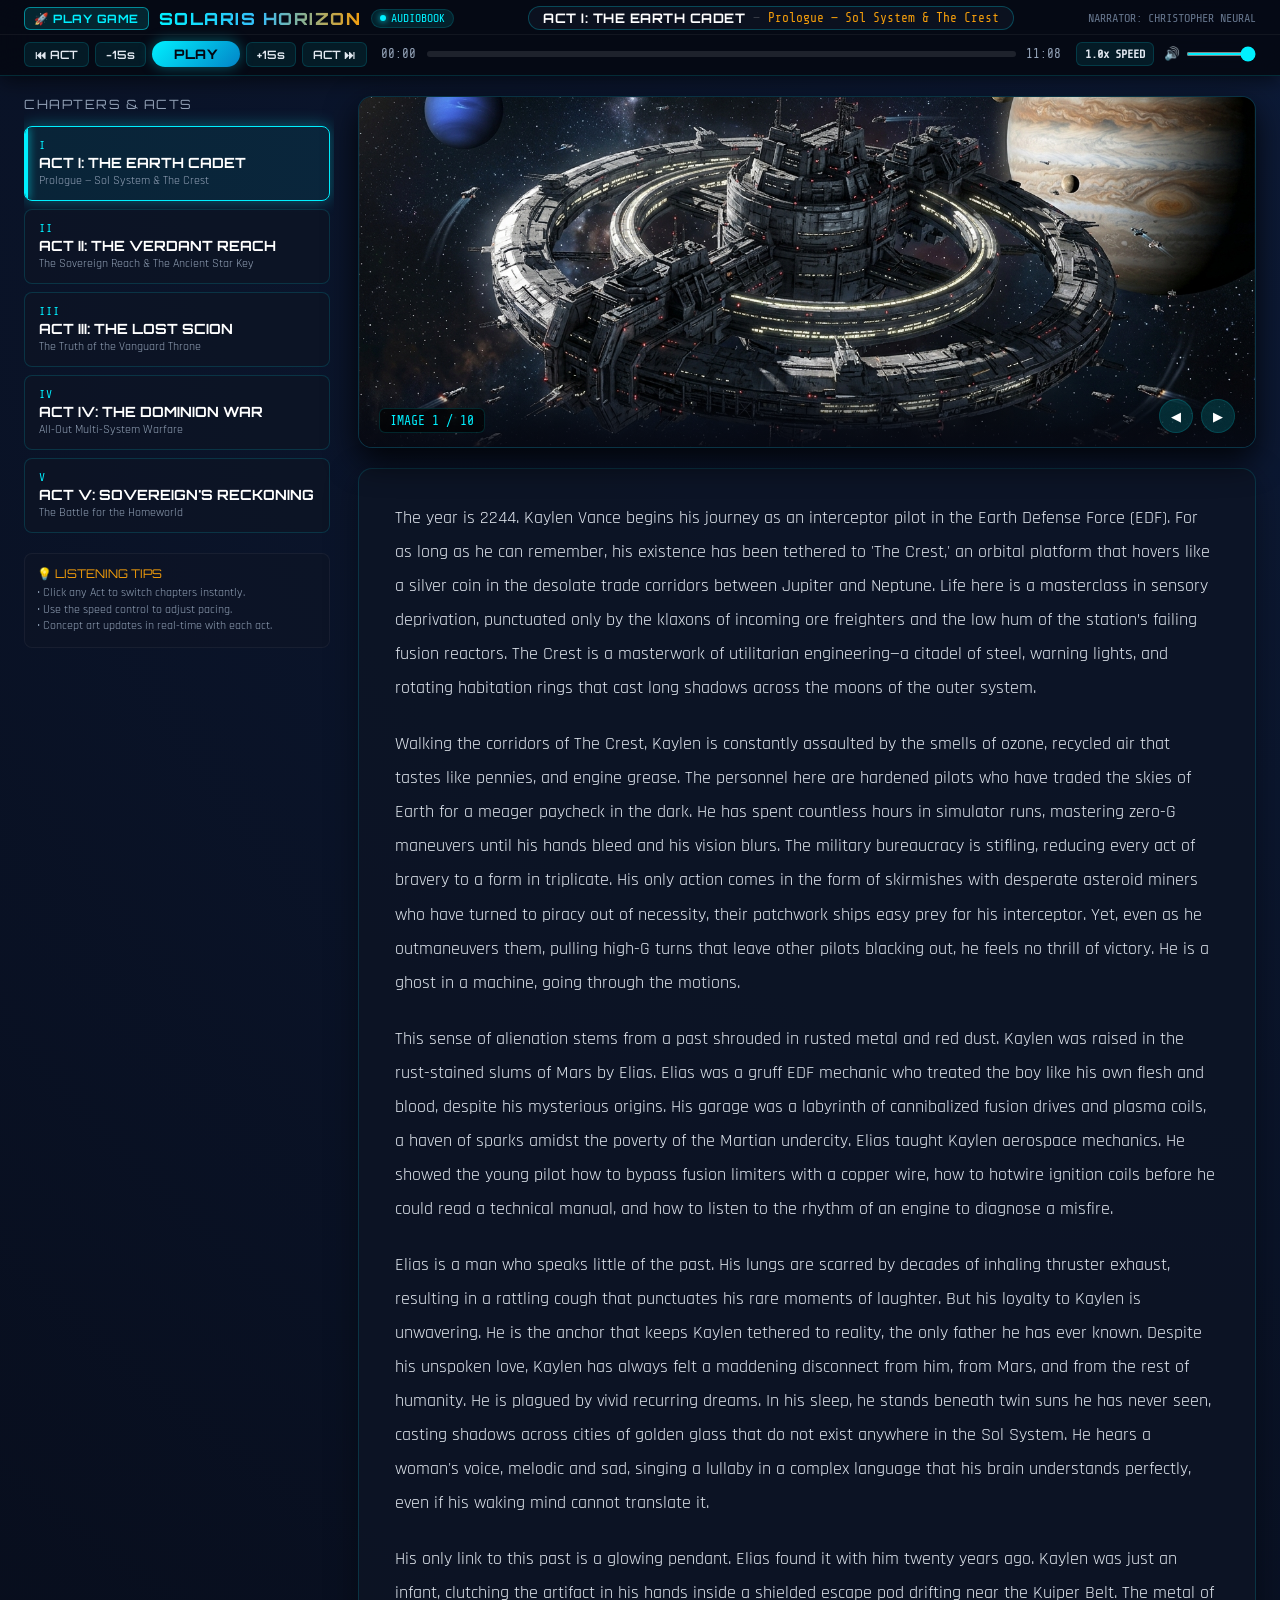
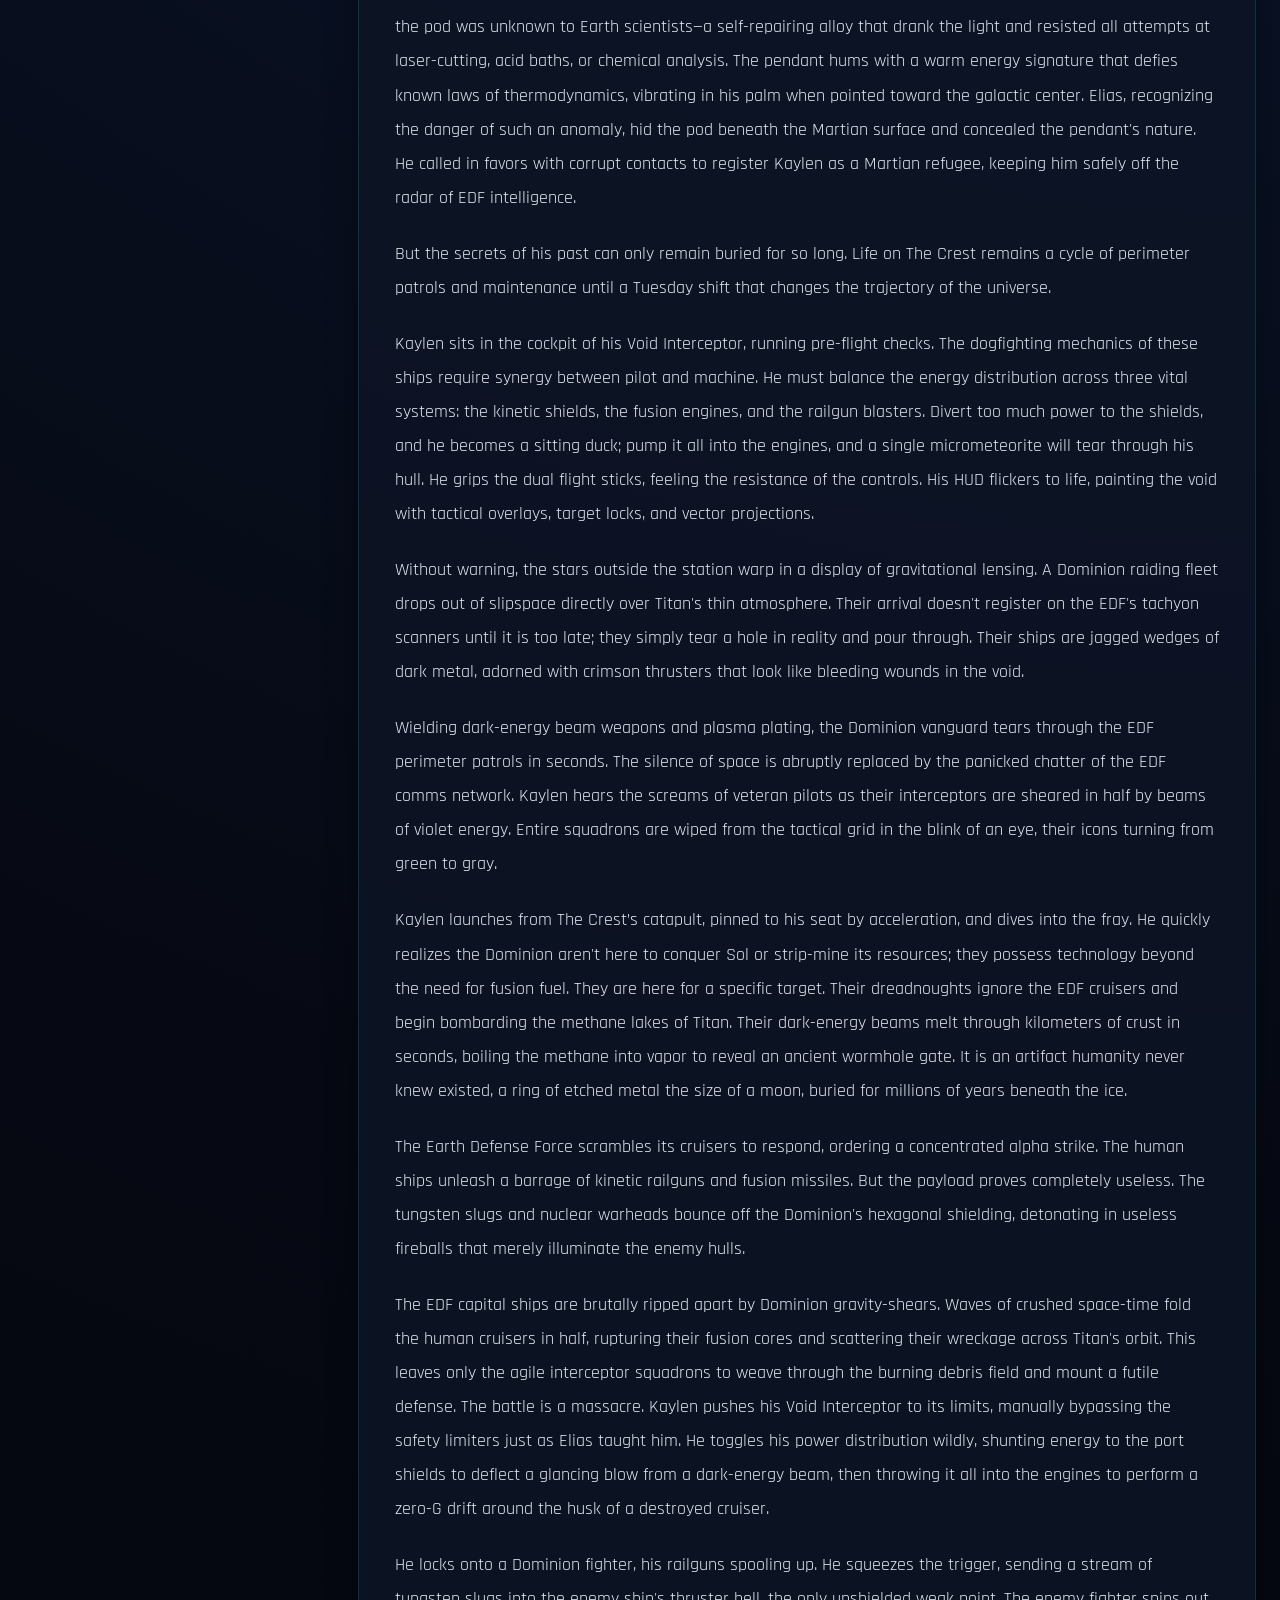
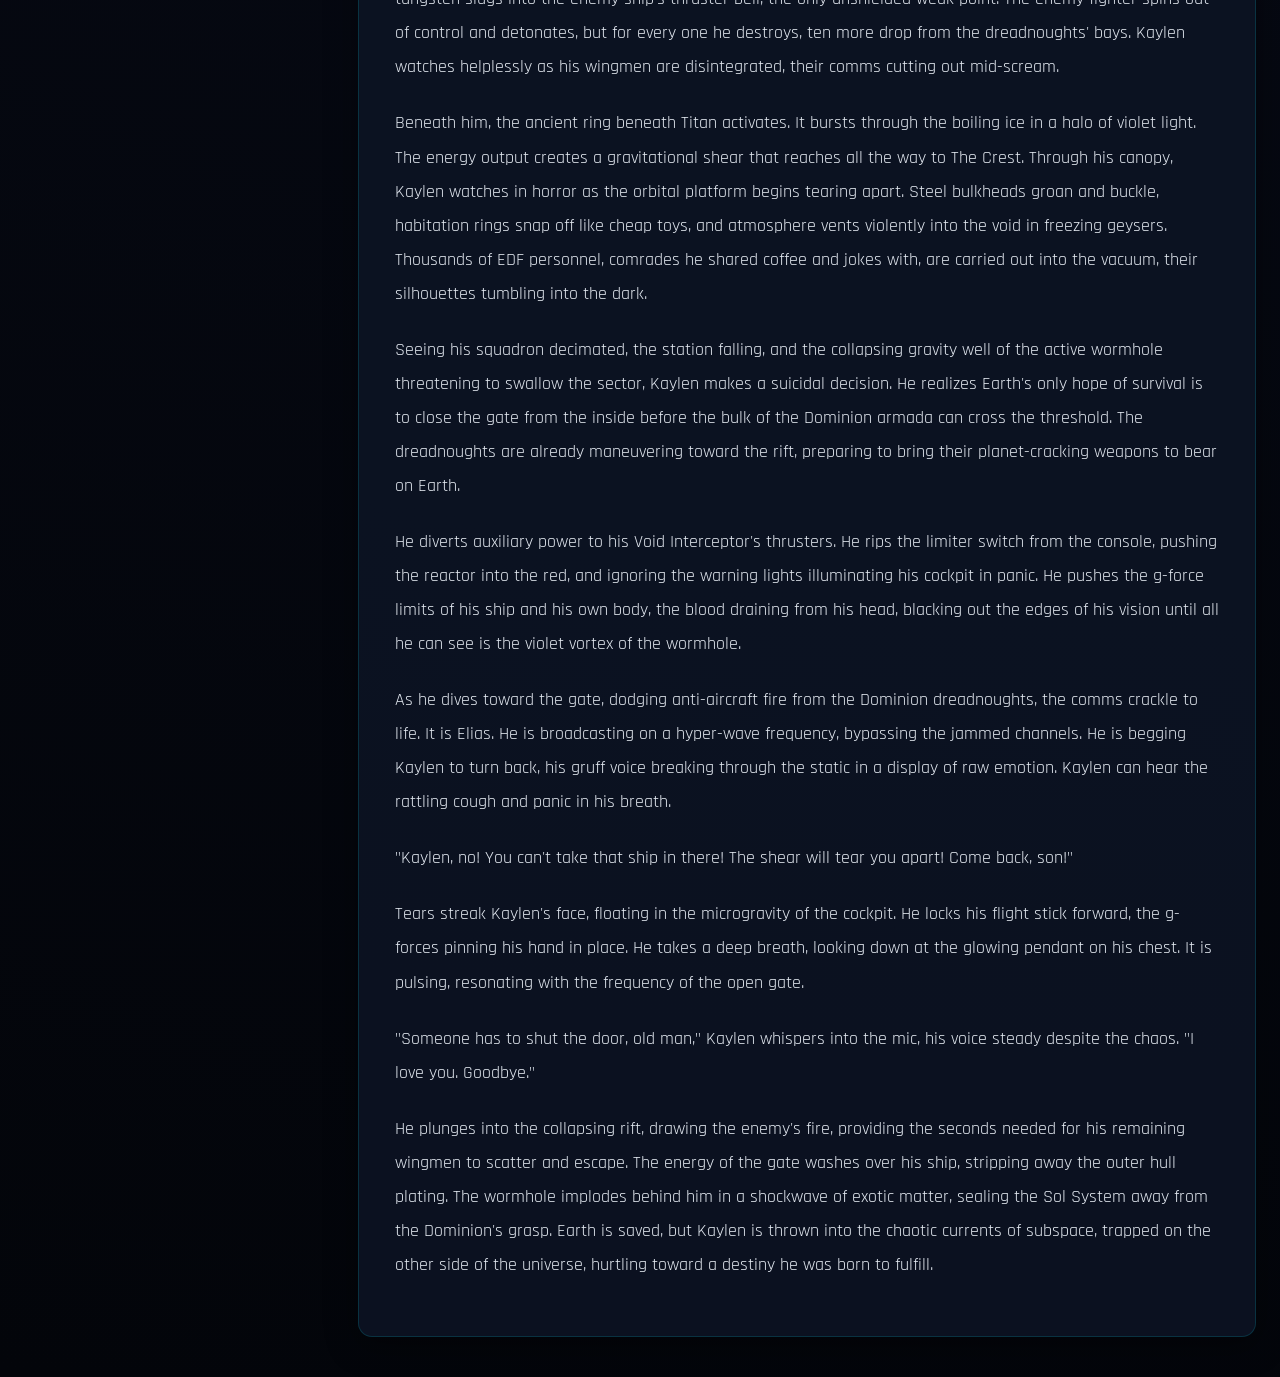
==== commit f1217e16: "Make Concept Art showcase sticky at the top alongside audio controls and left sidebar" ====
--- a/audiobook.html
+++ b/audiobook.html
@@ -407,19 +407,22 @@
             gap: 20px;
         }
 
-        /* Concept Art Slideshow */
+        /* Concept Art Slideshow - ALWAYS STICKY AT TOP */
         .art-showcase-card {
             background: var(--bg-card);
             border: 1px solid var(--border-glass);
             border-radius: 14px;
             overflow: hidden;
-            position: relative;
-            box-shadow: 0 8px 32px rgba(0, 0, 0, 0.4);
+            position: sticky;
+            top: 82px;
+            z-index: 90;
+            box-shadow: 0 12px 32px rgba(0, 0, 0, 0.85);
+            backdrop-filter: blur(16px);
         }
 
         .art-display-wrapper {
             width: 100%;
-            height: 440px;
+            height: min(350px, 40vh);
             background: #020408;
             position: relative;
             display: flex;
@@ -440,7 +443,7 @@
             bottom: 0;
             left: 0;
             right: 0;
-            padding: 16px 20px;
+            padding: 14px 20px;
             background: linear-gradient(to top, rgba(6, 9, 19, 0.95), transparent);
             display: flex;
             justify-content: space-between;
@@ -493,12 +496,15 @@
             font-size: 1.15rem;
             user-select: text;
             box-shadow: 0 8px 32px rgba(0, 0, 0, 0.4);
+            position: relative;
+            z-index: 10;
         }
 
         .story-paragraph {
             margin-bottom: 22px;
             color: var(--text-main);
             transition: color 0.3s ease;
+            scroll-margin-top: 460px;
         }
 
         .story-paragraph.reading-highlight {
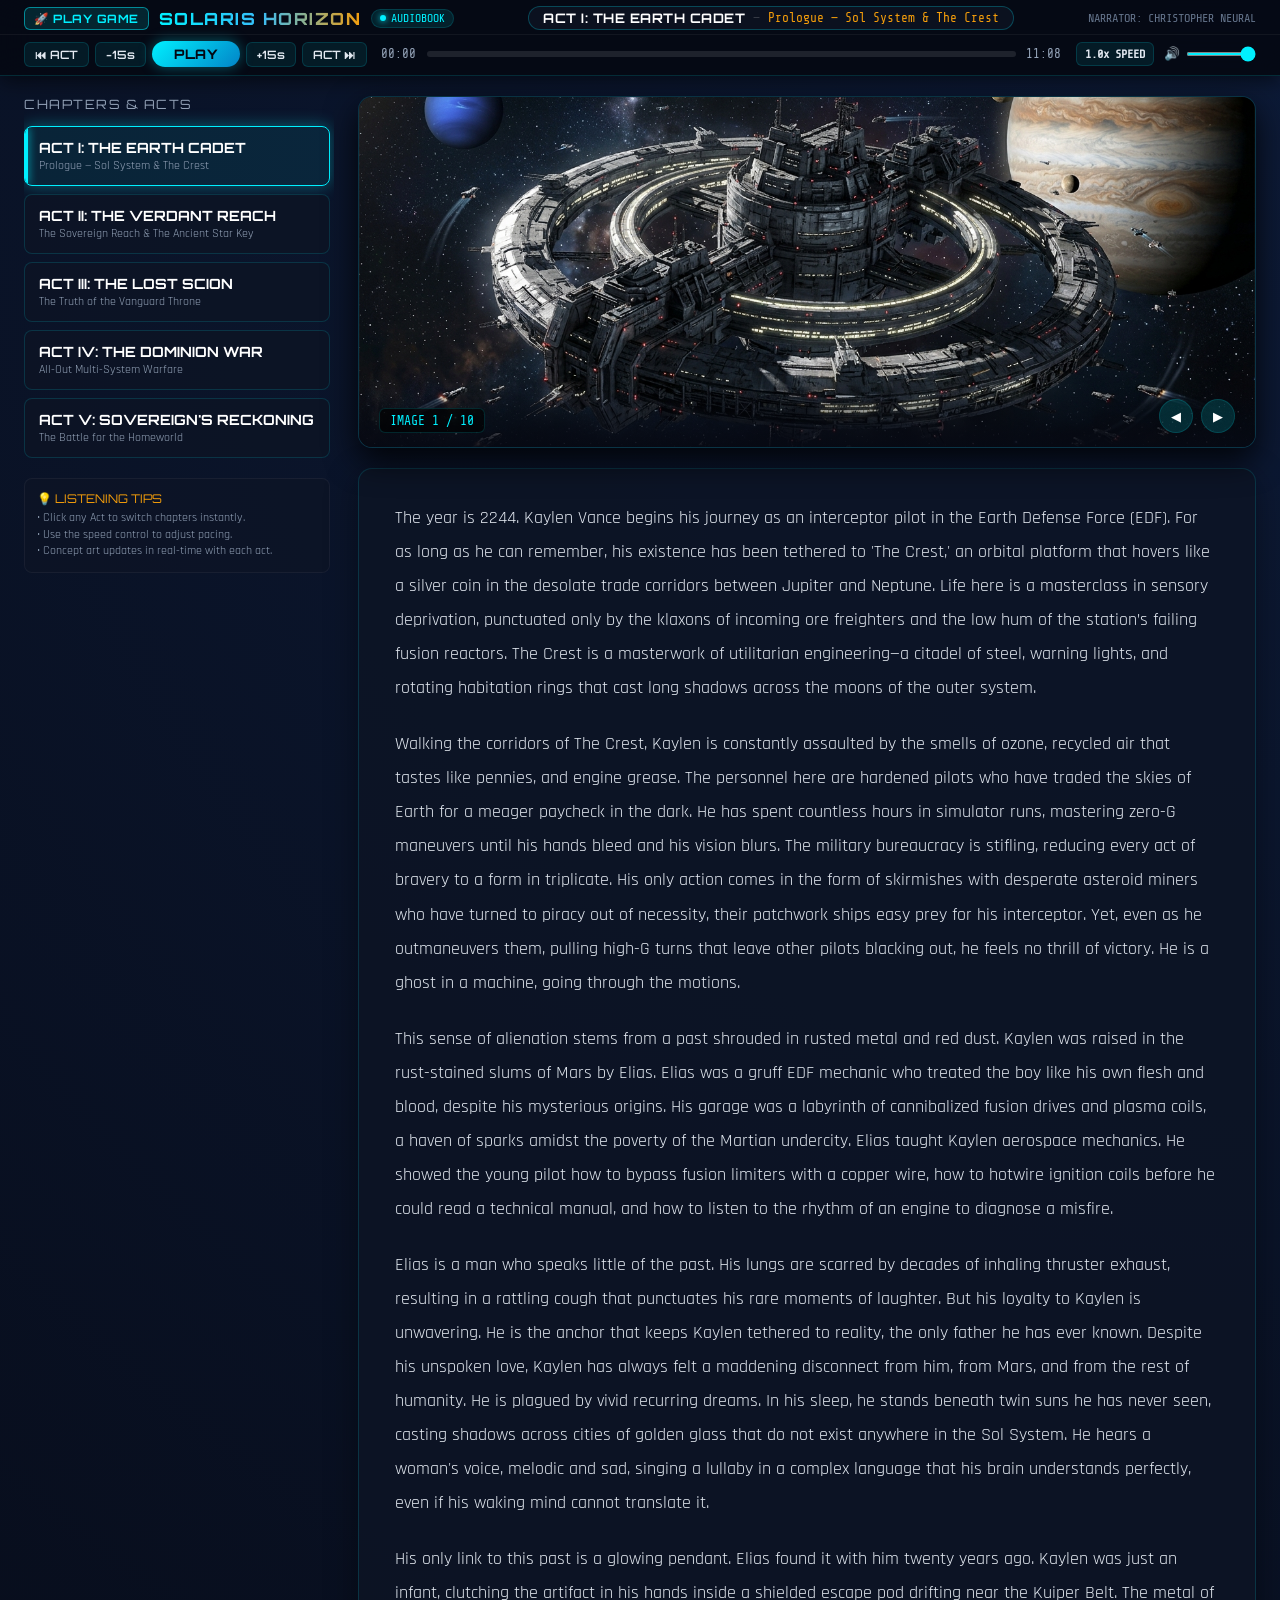
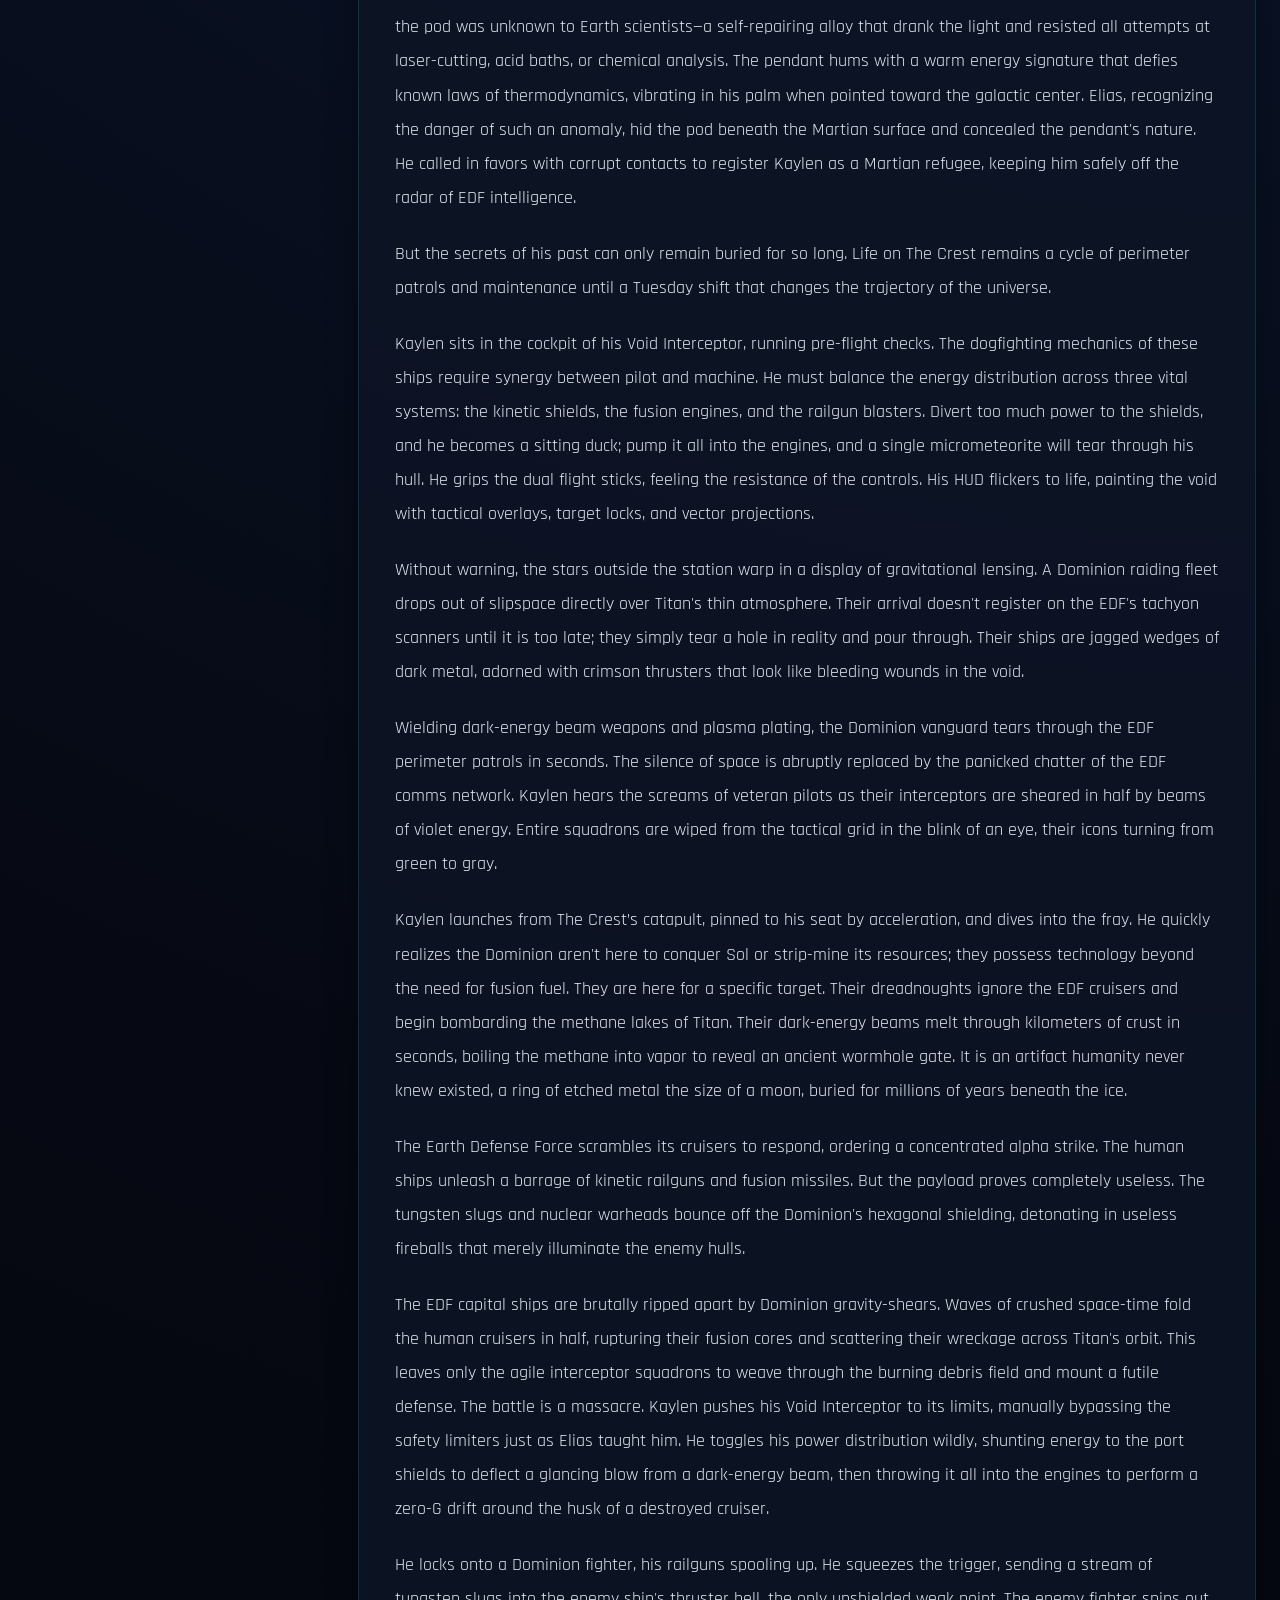
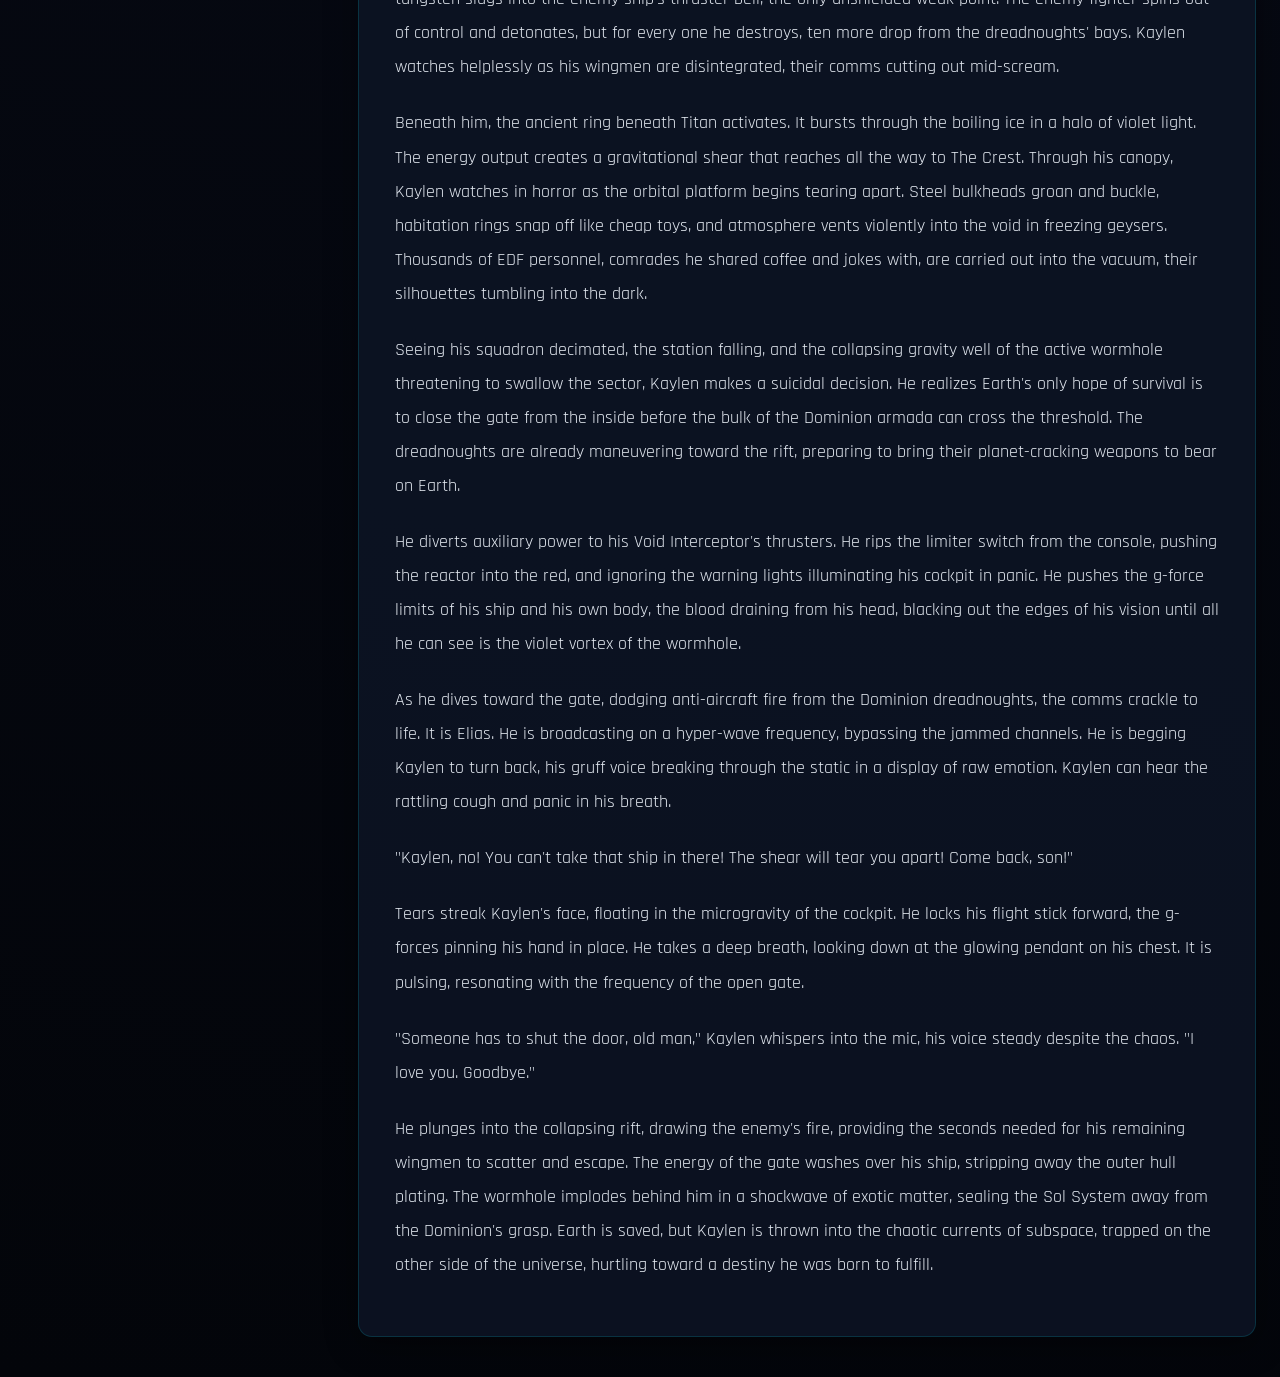
==== commit 44f36fc4: "Remove redundant Roman numeral line from left Acts sidebar menu" ====
--- a/audiobook.html
+++ b/audiobook.html
@@ -376,14 +376,6 @@
             width: 3px;
             background: var(--cyan-primary);
             box-shadow: 0 0 8px var(--cyan-primary);
-        }
-
-        .tab-badge {
-            font-family: 'Share Tech Mono', monospace;
-            font-size: 0.72rem;
-            color: var(--cyan-primary);
-            letter-spacing: 1px;
-            margin-bottom: 2px;
         }
 
         .tab-title {
@@ -867,7 +859,6 @@
                 btn.className = `act-tab-btn ${idx === currentActIndex ? 'active' : ''}`;
                 btn.onclick = () => loadAct(idx, true);
                 btn.innerHTML = `
-                    <div class="tab-badge">${act.actNum}</div>
                     <div class="tab-title">${act.title}</div>
                     <div class="tab-subtitle">${act.subtitle}</div>
                 `;
